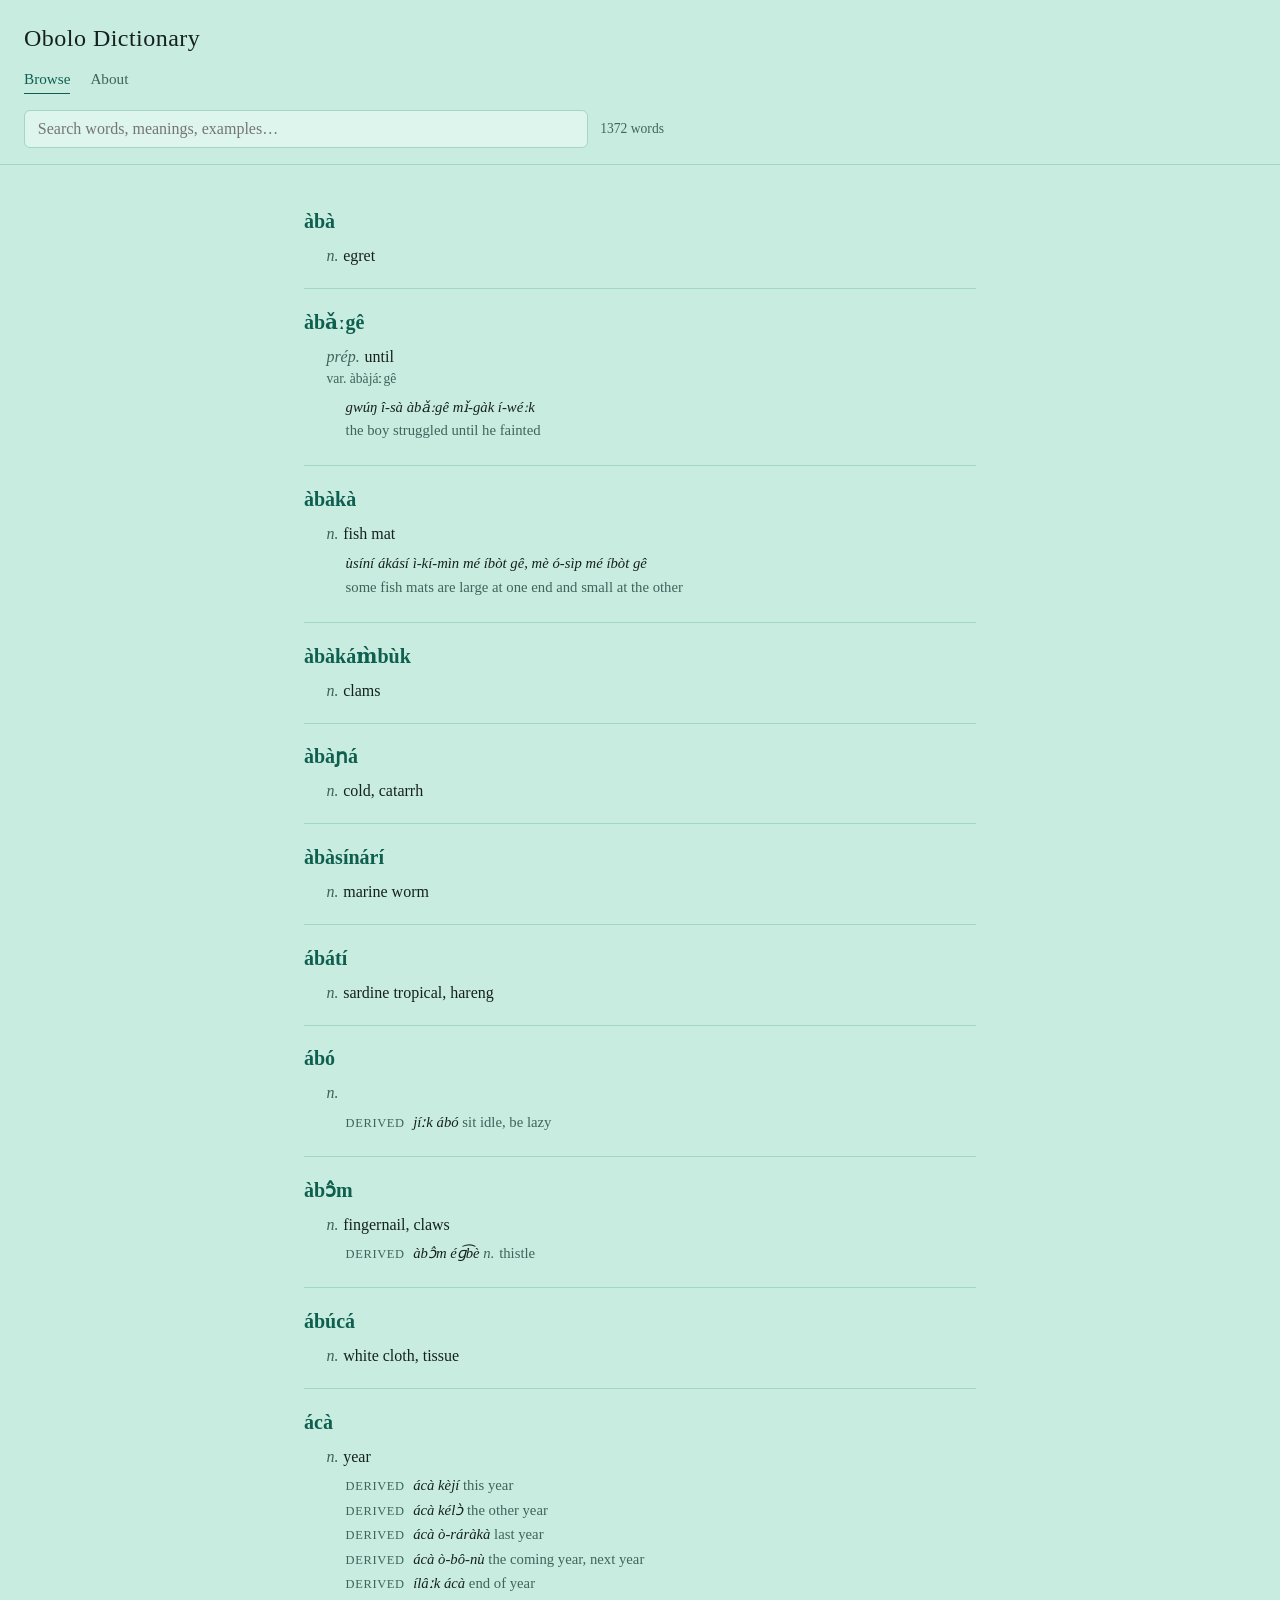
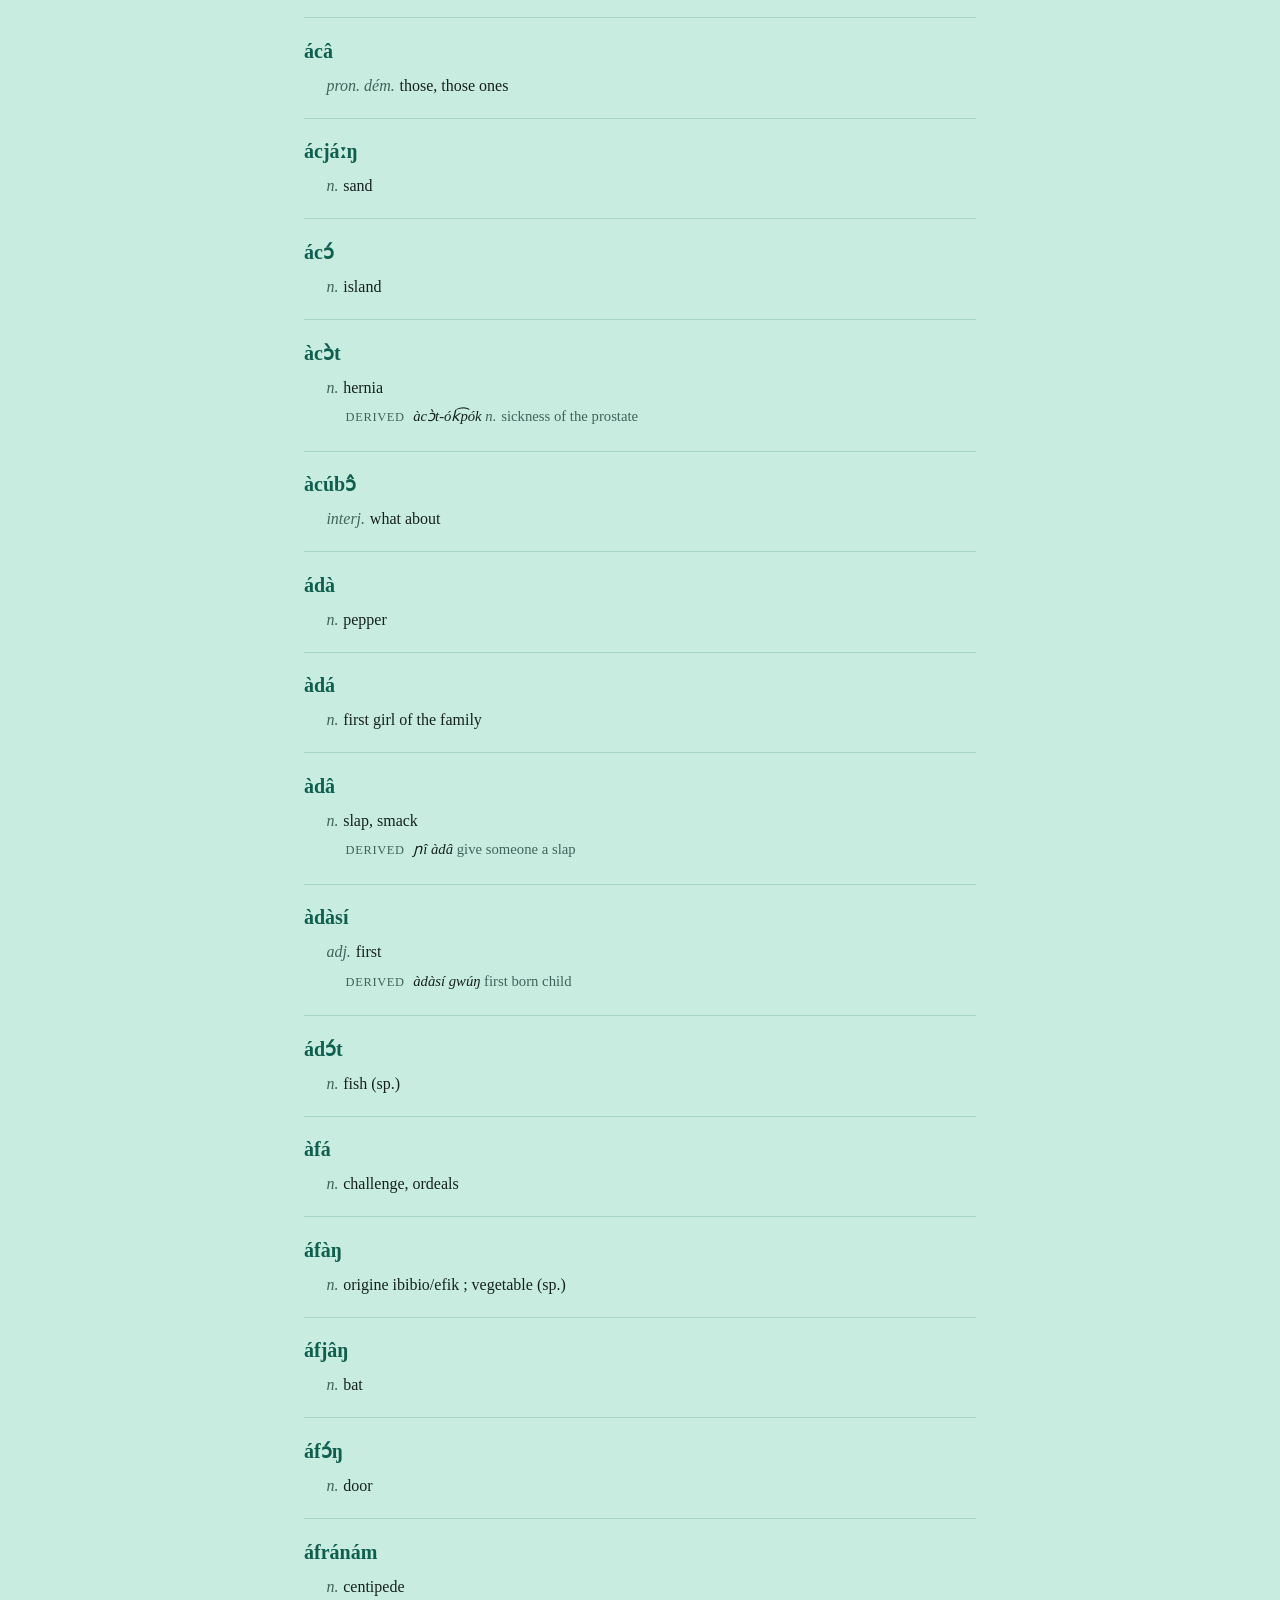
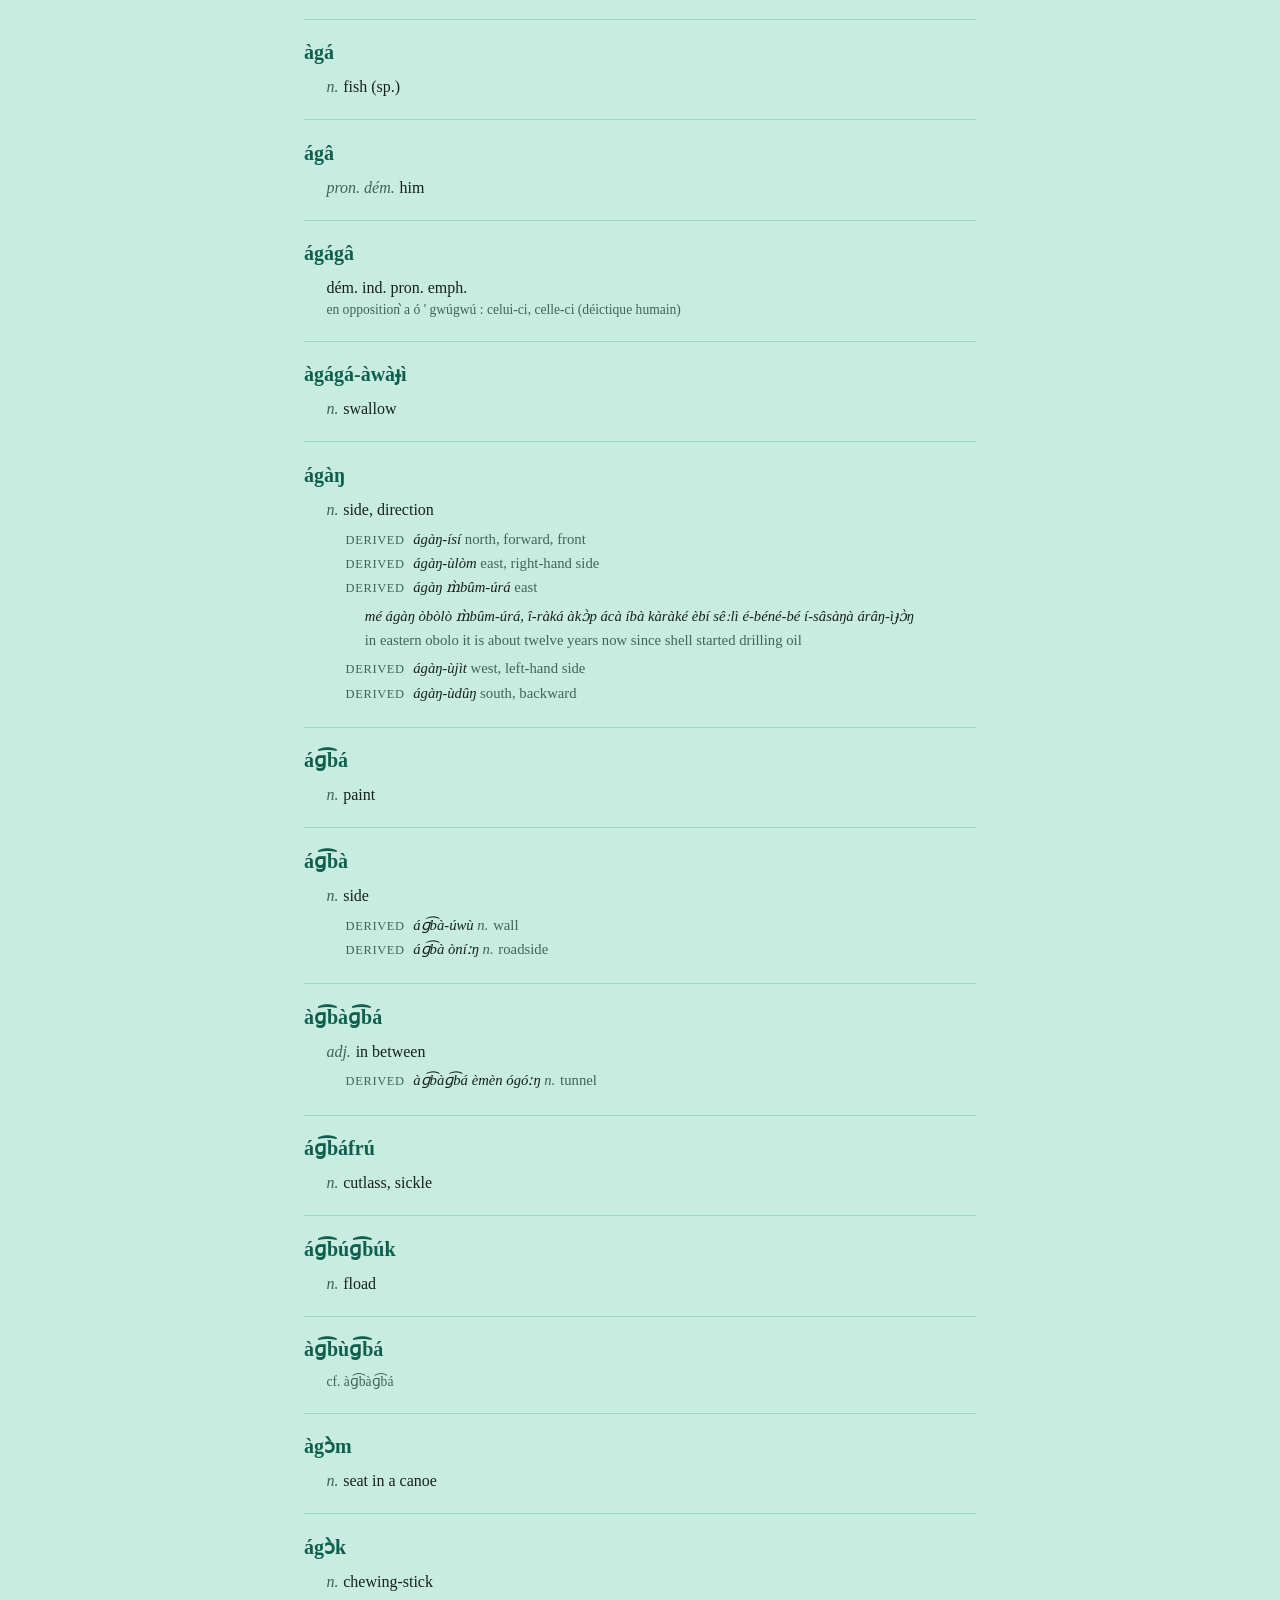
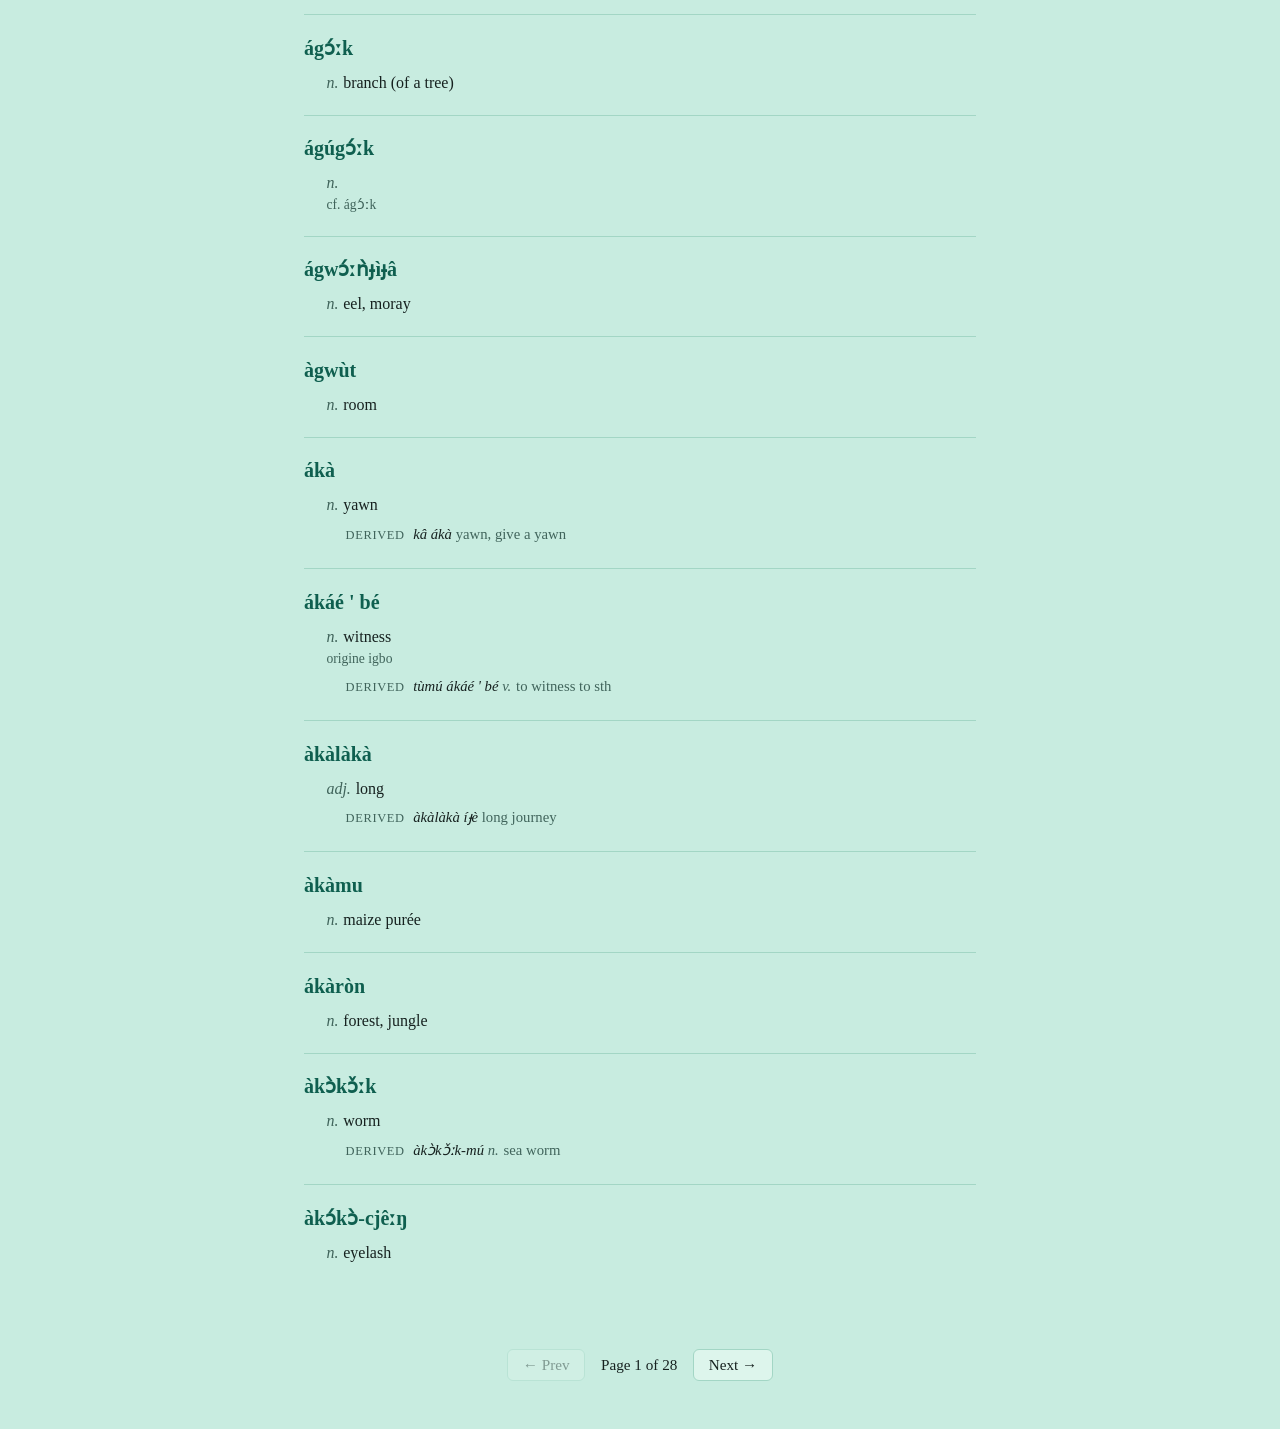
==== index.html @ 1e951d4e "Initial commit: Obolo dictionary site Static site (index.html/style.css/app.js) for browsing and sea" ====
<!DOCTYPE html>
<html lang="en">
<head>
<meta charset="UTF-8">
<meta name="viewport" content="width=device-width, initial-scale=1.0">
<title>Obolo Dictionary</title>
<link rel="stylesheet" href="style.css?v=6">
</head>
<body>
  <header>
    <h1>Obolo Dictionary</h1>
    <nav class="site-nav">
      <a href="index.html" class="active">Browse</a>
      <a href="about.html">About</a>
    </nav>
    <div class="search-bar">
      <input type="text" id="search-input" placeholder="Search words, meanings, examples…" autocomplete="off">
      <span id="result-count"></span>
    </div>
  </header>

  <main id="entry-list"></main>

  <footer>
    <nav id="pagination"></nav>
  </footer>

  <script src="app.js?v=4"></script>
</body>
</html>
---- style.css ----
:root {
  --ink: #16211f;
  --paper: #c8ece0;
  --paper-raised: #ddf5ec;
  --rule: #a3d6c5;
  --muted: #40645b;
  --accent: #0f5f4f;
}

* { box-sizing: border-box; }

body {
  margin: 0;
  background: var(--paper);
  color: var(--ink);
  font-family: "Times New Roman", Times, serif;
  line-height: 1.5;
}

header {
  position: sticky;
  top: 0;
  background: var(--paper);
  border-bottom: 1px solid var(--rule);
  padding: 1.25rem 1.5rem 1rem;
  z-index: 10;
}

h1 {
  margin: 0 0 0.75rem;
  font-size: 1.5rem;
  font-weight: normal;
  letter-spacing: 0.02em;
}

nav.site-nav {
  display: flex;
  gap: 1.25rem;
  margin: 0 0 1rem;
}

nav.site-nav a {
  color: var(--muted);
  text-decoration: none;
  font-size: 0.95rem;
  padding-bottom: 0.15rem;
}

nav.site-nav a.active {
  color: var(--accent);
  border-bottom: 1px solid var(--accent);
}

nav.site-nav a:hover {
  color: var(--accent);
}

.about {
  max-width: 640px;
  margin: 0 auto;
  padding: 2rem 1.5rem 3rem;
}

.about p {
  margin: 0 0 1.1rem;
}

.about a {
  color: var(--accent);
}

.about-credit {
  margin-top: 2.5rem;
  padding-top: 1rem;
  border-top: 1px solid var(--rule);
  font-size: 0.9rem;
  color: var(--muted);
}

.search-bar {
  display: flex;
  align-items: center;
  gap: 0.75rem;
  max-width: 640px;
}

#search-input {
  flex: 1;
  font-family: inherit;
  font-size: 1rem;
  padding: 0.55rem 0.8rem;
  border: 1px solid var(--rule);
  border-radius: 6px;
  background: var(--paper-raised);
  color: var(--ink);
}

#search-input:focus {
  outline: none;
  border-color: var(--accent);
}

#result-count {
  font-size: 0.85rem;
  color: var(--muted);
  white-space: nowrap;
}

main {
  max-width: 720px;
  margin: 0 auto;
  padding: 1.5rem 1.5rem 3rem;
}

.entry {
  padding: 1.1rem 0;
  border-bottom: 1px solid var(--rule);
}

.entry:last-child {
  border-bottom: none;
}

.headword {
  font-size: 1.25rem;
  font-weight: bold;
  color: var(--accent);
}

/* outer grouping: sense */
.sense {
  margin-top: 0.5rem;
  padding-left: 1.4rem;
}

.sense-num {
  display: inline-block;
  width: 1.4rem;
  margin-left: -1.4rem;
  color: var(--muted);
}

/* inner grouping: subdefinition, nested within a sense */
.subdef {
  margin: 0.15rem 0;
}

.subdef-letter {
  color: var(--muted);
  margin-right: 0.3rem;
}

.pos {
  font-style: italic;
  color: var(--muted);
  margin-right: 0.3rem;
}

.examples, .derived, .related {
  margin: 0.35rem 0 0.35rem 1.2rem;
  font-size: 0.92rem;
}

.example {
  color: var(--muted);
  margin: 0.4rem 0;
}

.example .ex-ipa {
  color: var(--ink);
  font-style: italic;
}

.example .ex-gloss {
  margin-top: 0.1rem;
}

.child-entry {
  color: var(--muted);
  margin: 0.15rem 0;
}

.child-entry .child-ipa {
  color: var(--ink);
  font-style: italic;
}

.child-label {
  font-size: 0.78rem;
  text-transform: uppercase;
  letter-spacing: 0.05em;
  color: var(--muted);
  margin-right: 0.3rem;
}

.cf-var-other {
  font-size: 0.85rem;
  color: var(--muted);
}

footer {
  max-width: 720px;
  margin: 0 auto;
  padding: 1rem 1.5rem 3rem;
}

#pagination {
  display: flex;
  align-items: center;
  justify-content: center;
  gap: 1rem;
  font-size: 0.95rem;
}

#pagination button {
  font-family: inherit;
  font-size: 0.95rem;
  padding: 0.4rem 0.9rem;
  border: 1px solid var(--rule);
  background: var(--paper-raised);
  color: var(--ink);
  border-radius: 6px;
  cursor: pointer;
}

#pagination button:disabled {
  opacity: 0.4;
  cursor: default;
}

#pagination button:not(:disabled):hover {
  border-color: var(--accent);
}

.empty-state {
  color: var(--muted);
  padding: 2rem 0;
  text-align: center;
}
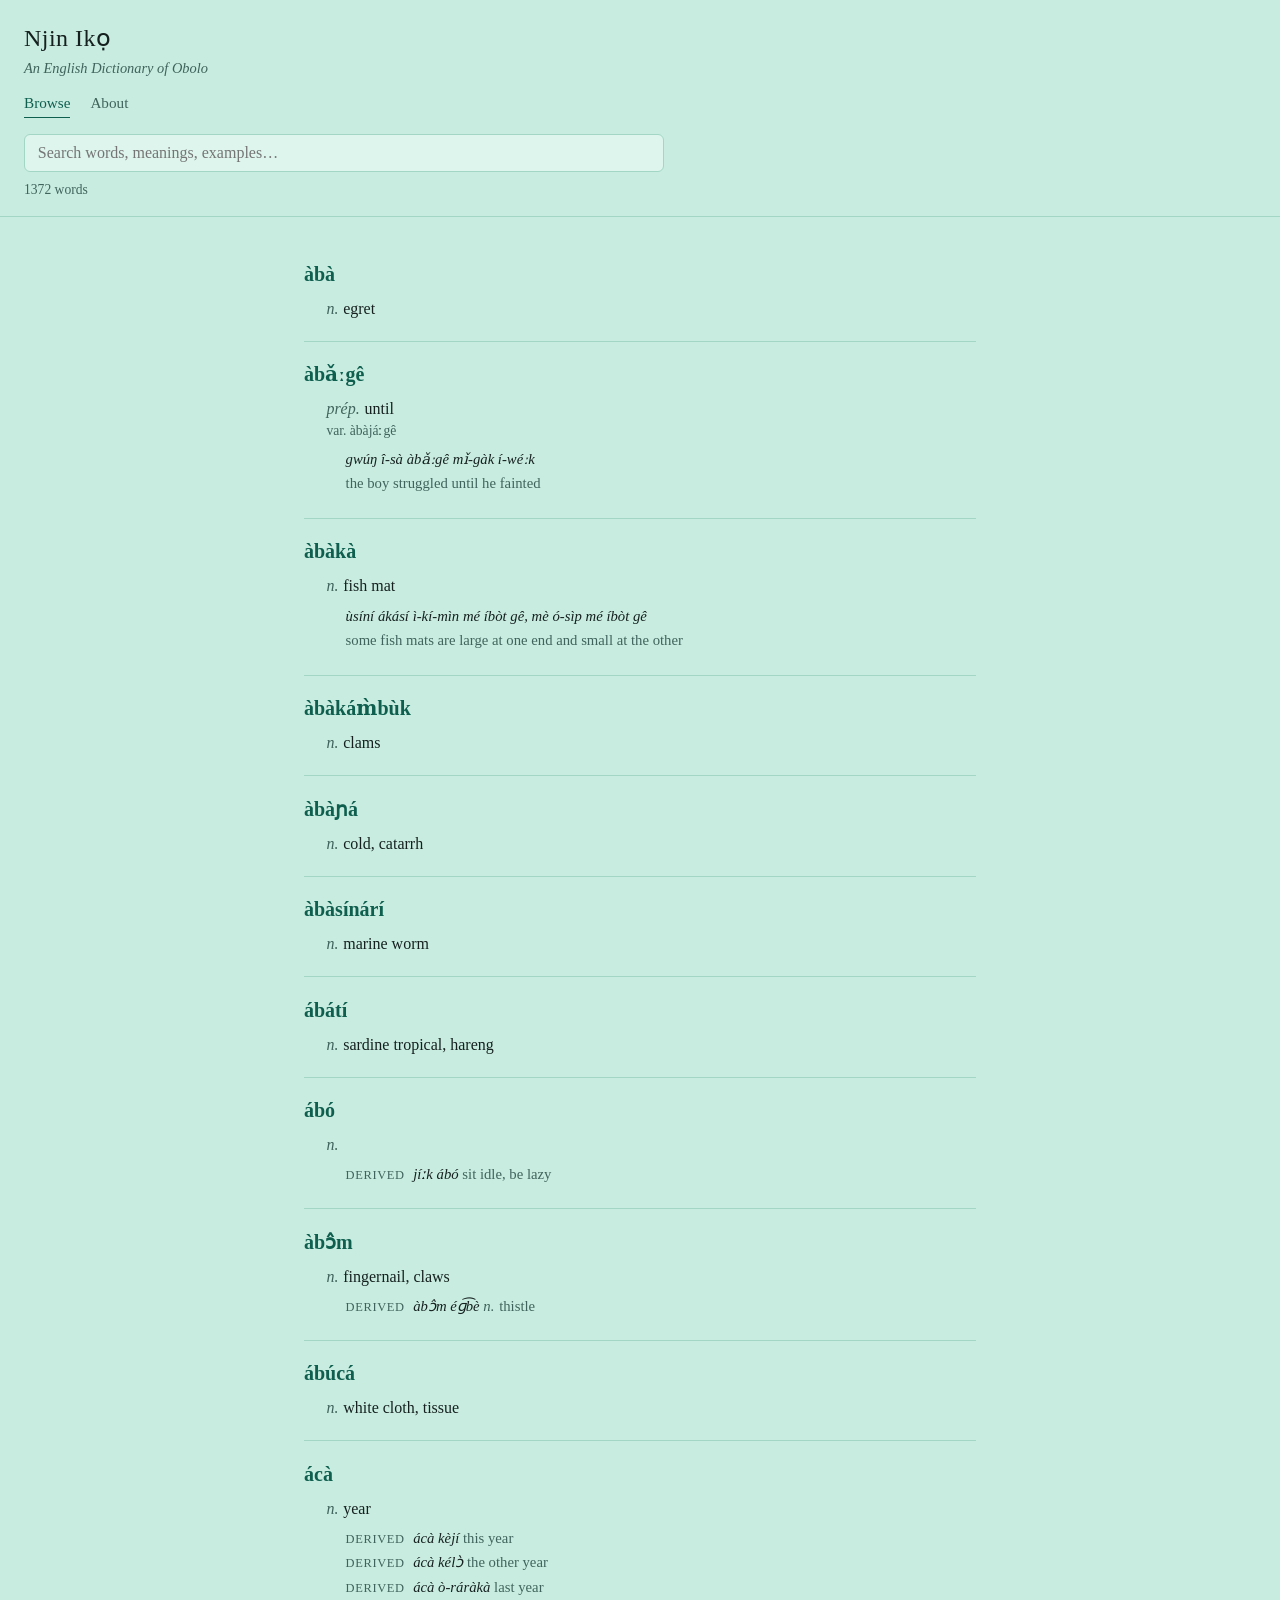
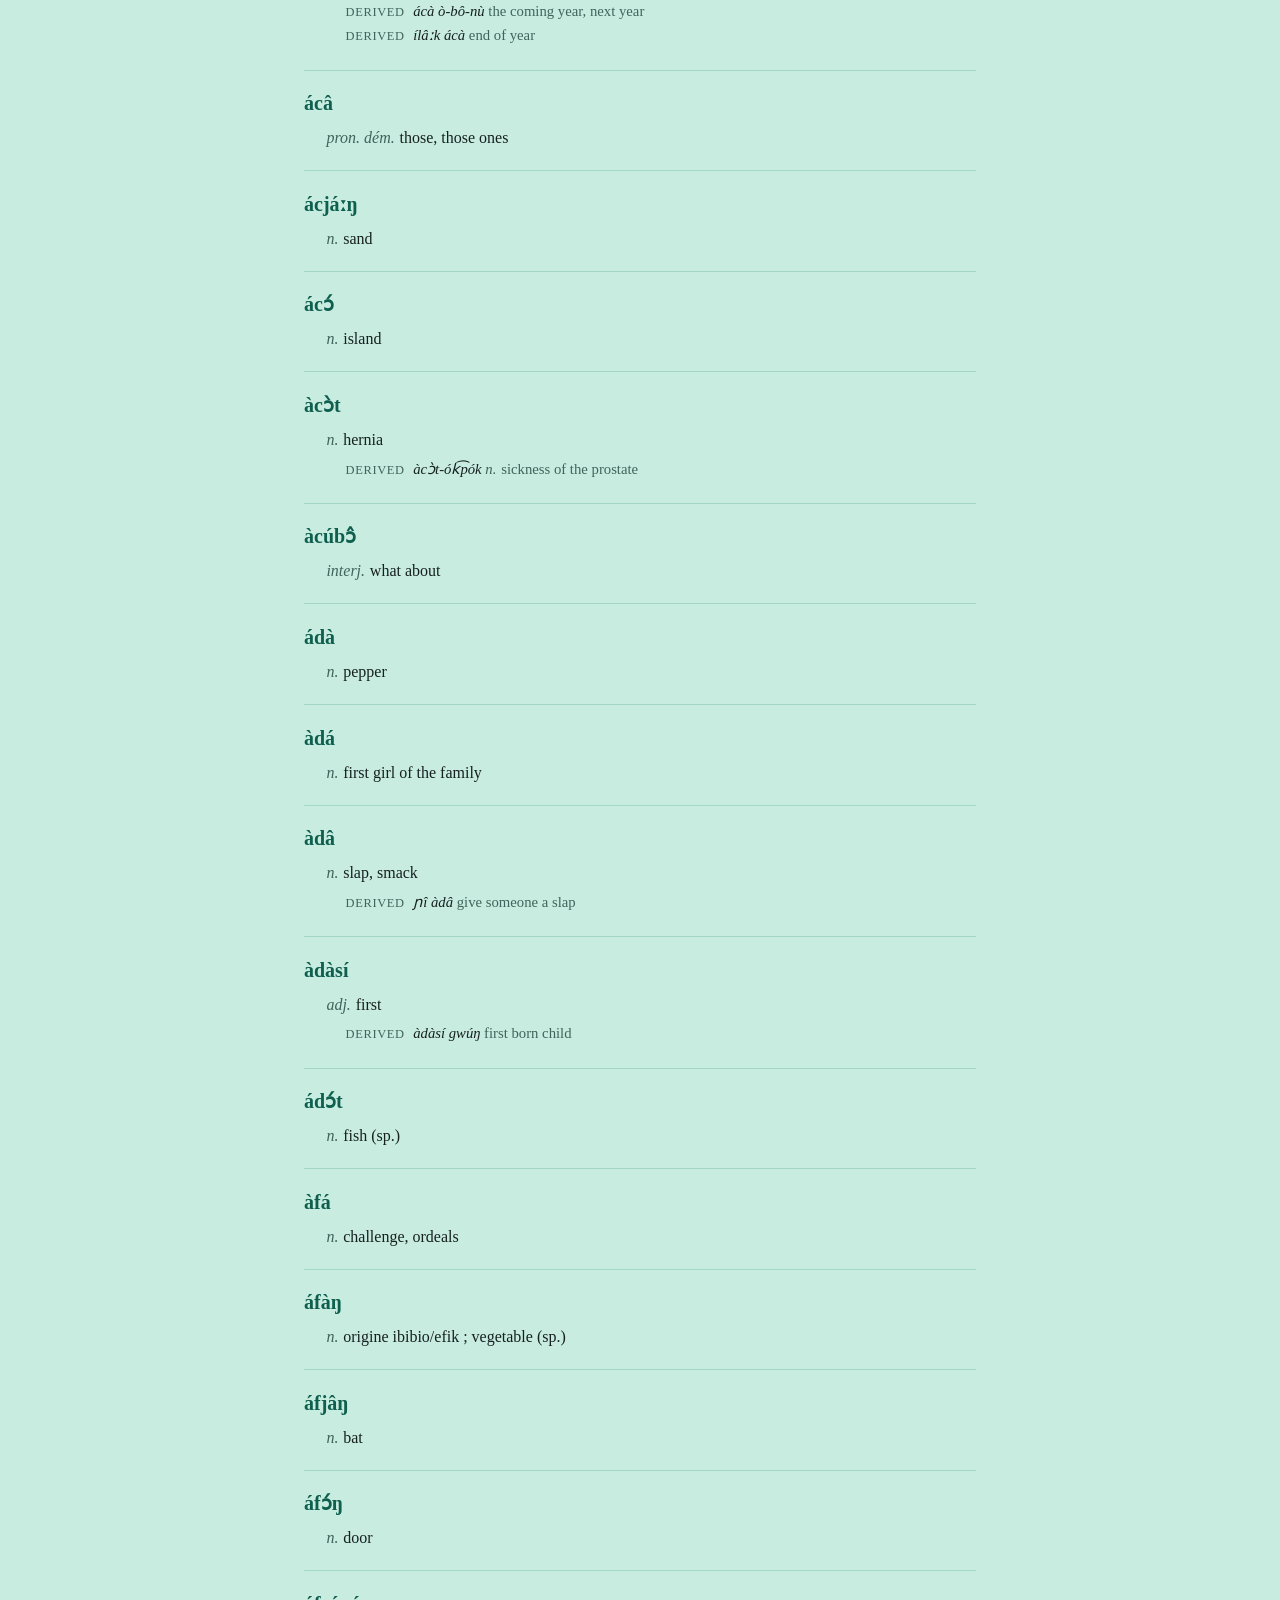
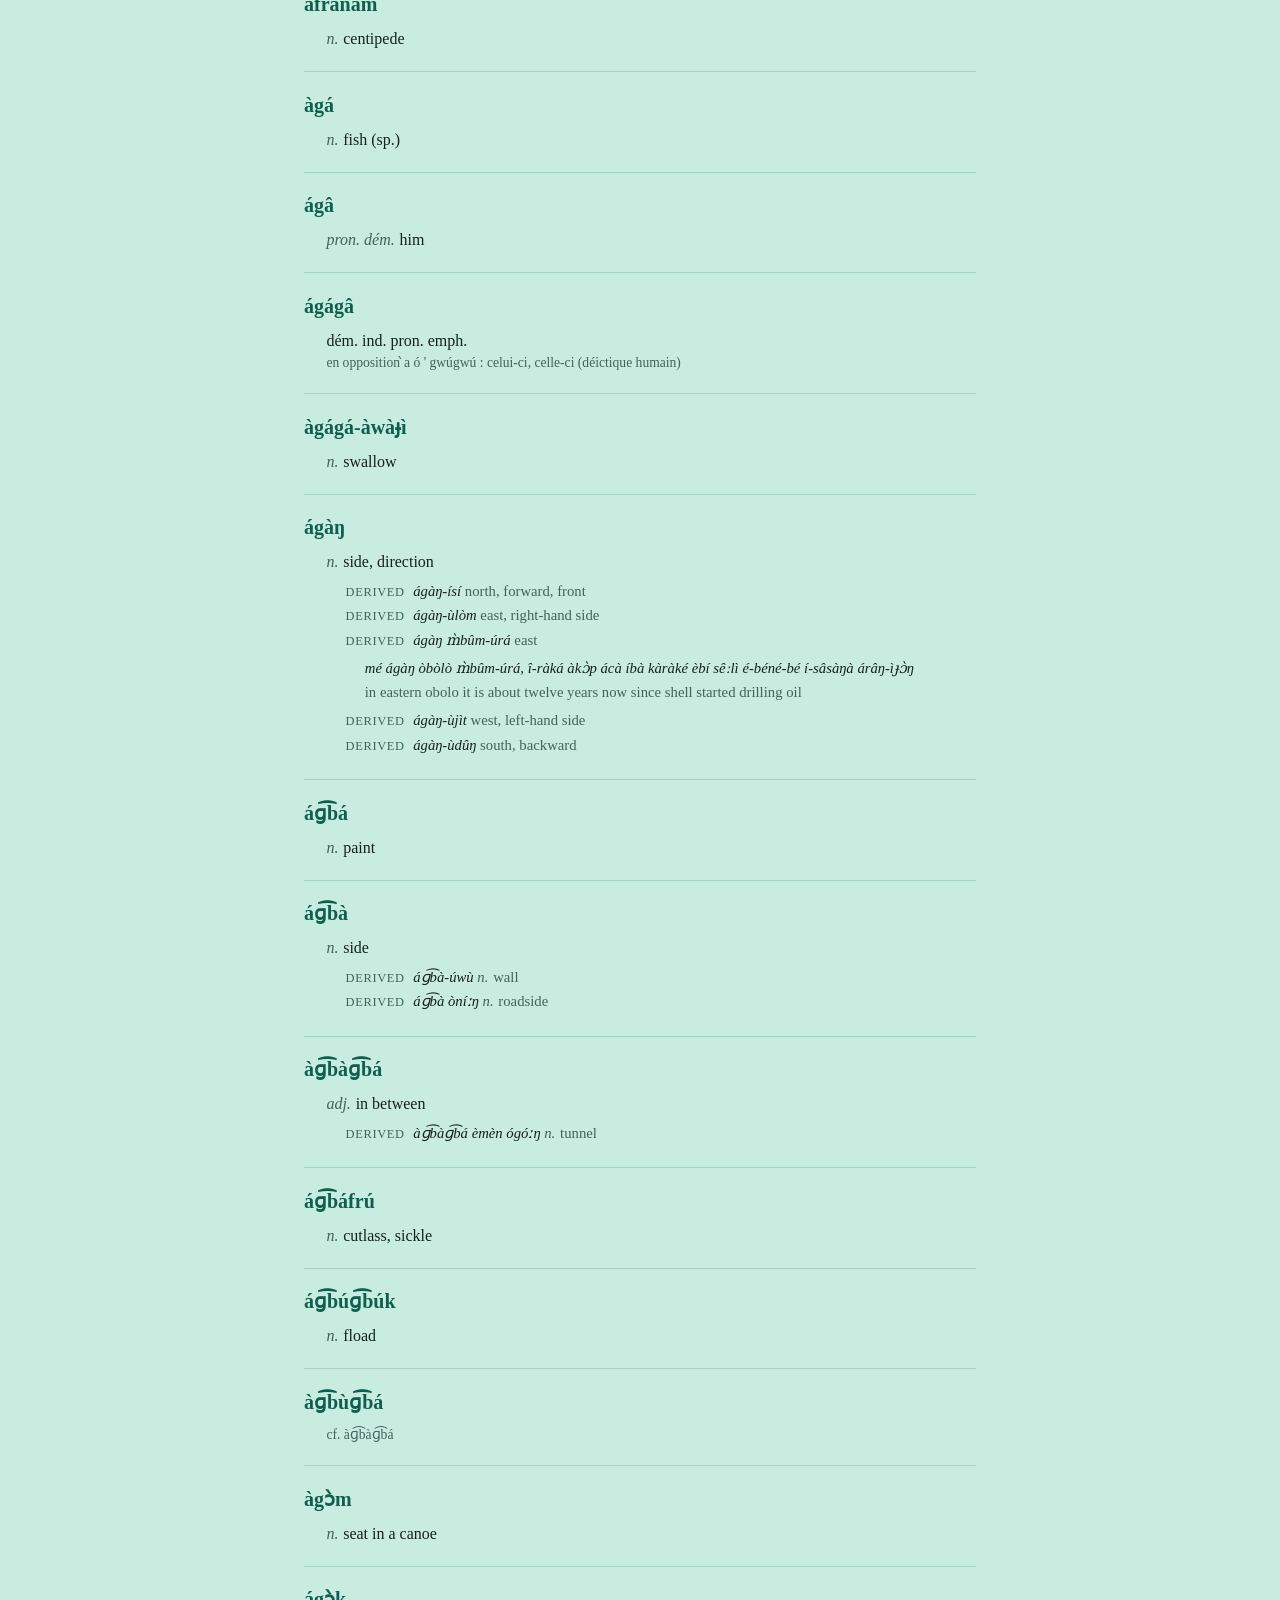
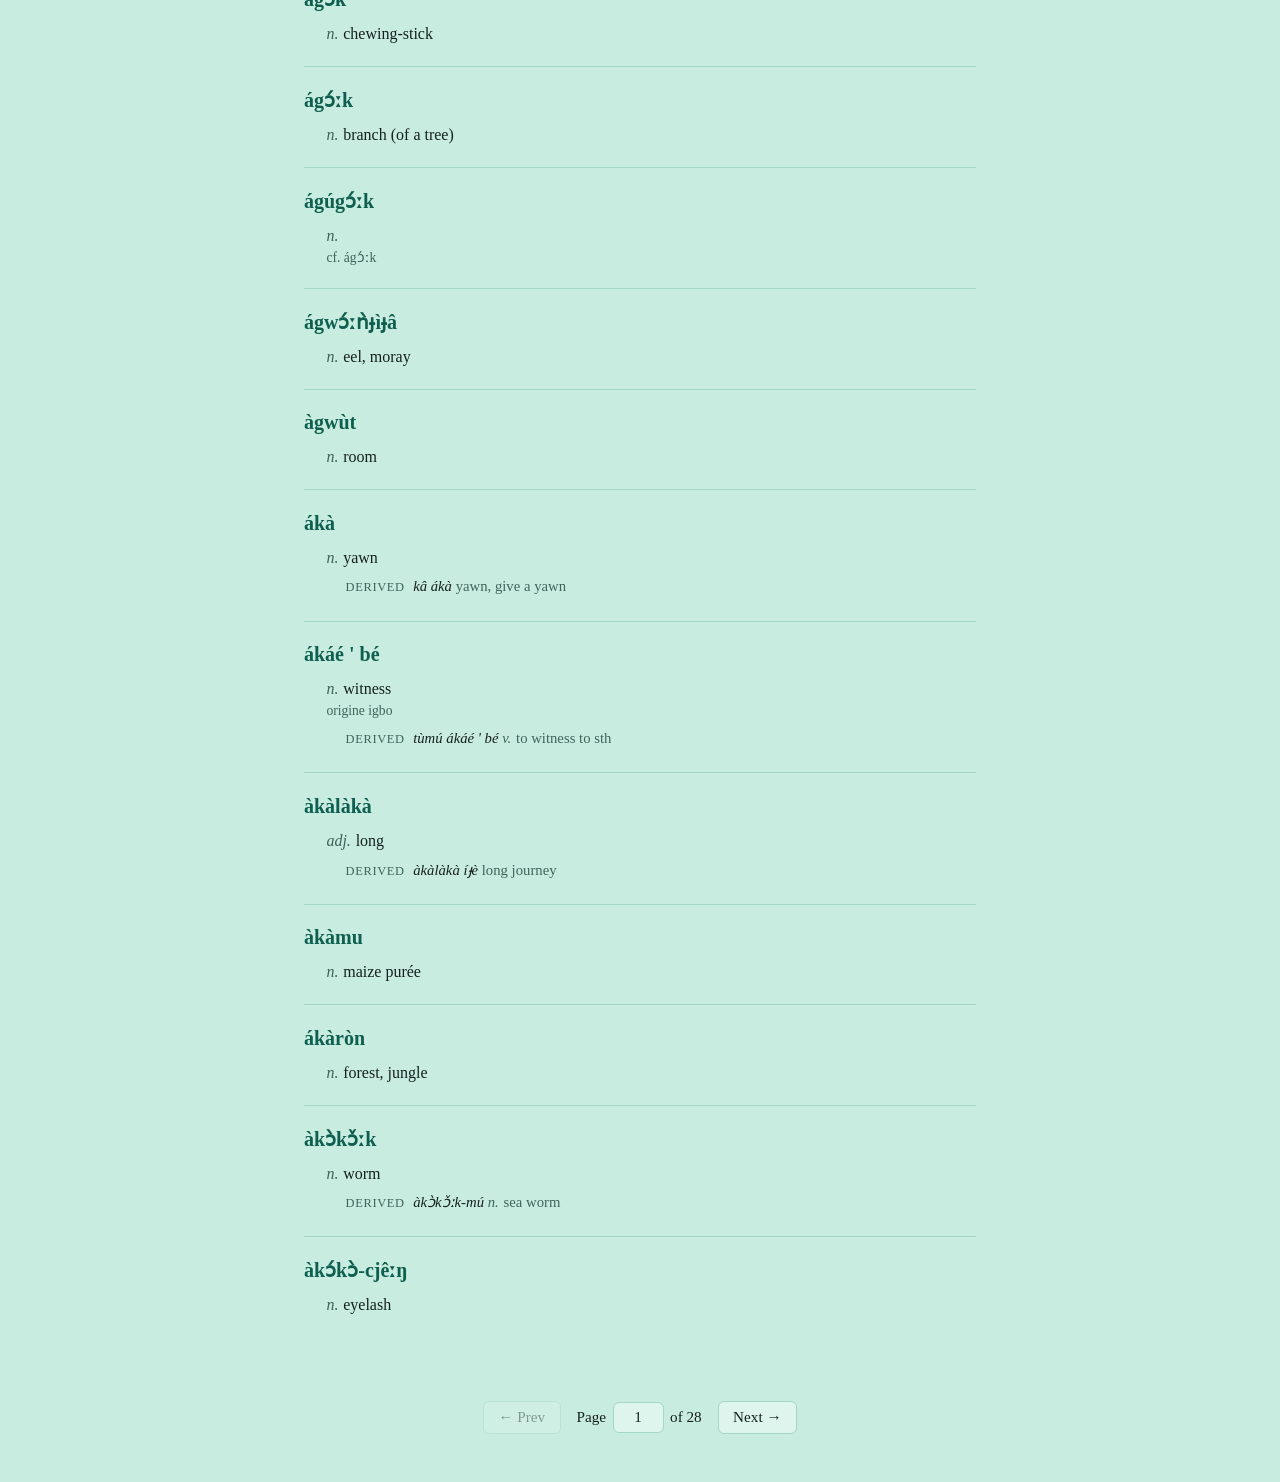
==== commit a5335e3f: "Rename to Njin Iko, fix search and pagination - Rename site to "Njin Ikọ" with "An English Dictionar" ====
--- a/index.html
+++ b/index.html
@@ -3,20 +3,21 @@
 <head>
 <meta charset="UTF-8">
 <meta name="viewport" content="width=device-width, initial-scale=1.0">
-<title>Obolo Dictionary</title>
-<link rel="stylesheet" href="style.css?v=6">
+<title>Njin Ikọ — An English Dictionary of Obolo</title>
+<link rel="stylesheet" href="style.css?v=8">
 </head>
 <body>
   <header>
-    <h1>Obolo Dictionary</h1>
+    <h1>Njin Ikọ</h1>
+    <p class="subtitle">An English Dictionary of Obolo</p>
     <nav class="site-nav">
       <a href="index.html" class="active">Browse</a>
       <a href="about.html">About</a>
     </nav>
     <div class="search-bar">
       <input type="text" id="search-input" placeholder="Search words, meanings, examples…" autocomplete="off">
-      <span id="result-count"></span>
     </div>
+    <span id="result-count"></span>
   </header>
 
   <main id="entry-list"></main>
@@ -25,6 +26,6 @@
     <nav id="pagination"></nav>
   </footer>
 
-  <script src="app.js?v=4"></script>
+  <script src="app.js?v=6"></script>
 </body>
 </html>
--- a/style.css
+++ b/style.css
@@ -27,10 +27,17 @@
 }
 
 h1 {
-  margin: 0 0 0.75rem;
+  margin: 0;
   font-size: 1.5rem;
   font-weight: normal;
   letter-spacing: 0.02em;
+}
+
+.subtitle {
+  margin: 0.15rem 0 0.75rem;
+  font-size: 0.9rem;
+  color: var(--muted);
+  font-style: italic;
 }
 
 nav.site-nav {
@@ -101,9 +108,10 @@
 }
 
 #result-count {
+  display: block;
+  margin-top: 0.5rem;
   font-size: 0.85rem;
   color: var(--muted);
-  white-space: nowrap;
 }
 
 main {
@@ -232,6 +240,36 @@
   border-color: var(--accent);
 }
 
+.page-jump {
+  display: flex;
+  align-items: center;
+  gap: 0.4rem;
+}
+
+#page-input {
+  width: 3.2rem;
+  font-family: inherit;
+  font-size: 0.95rem;
+  text-align: center;
+  padding: 0.35rem 0.3rem;
+  border: 1px solid var(--rule);
+  border-radius: 6px;
+  background: var(--paper-raised);
+  color: var(--ink);
+  -moz-appearance: textfield;
+}
+
+#page-input::-webkit-outer-spin-button,
+#page-input::-webkit-inner-spin-button {
+  -webkit-appearance: none;
+  margin: 0;
+}
+
+#page-input:focus {
+  outline: none;
+  border-color: var(--accent);
+}
+
 .empty-state {
   color: var(--muted);
   padding: 2rem 0;
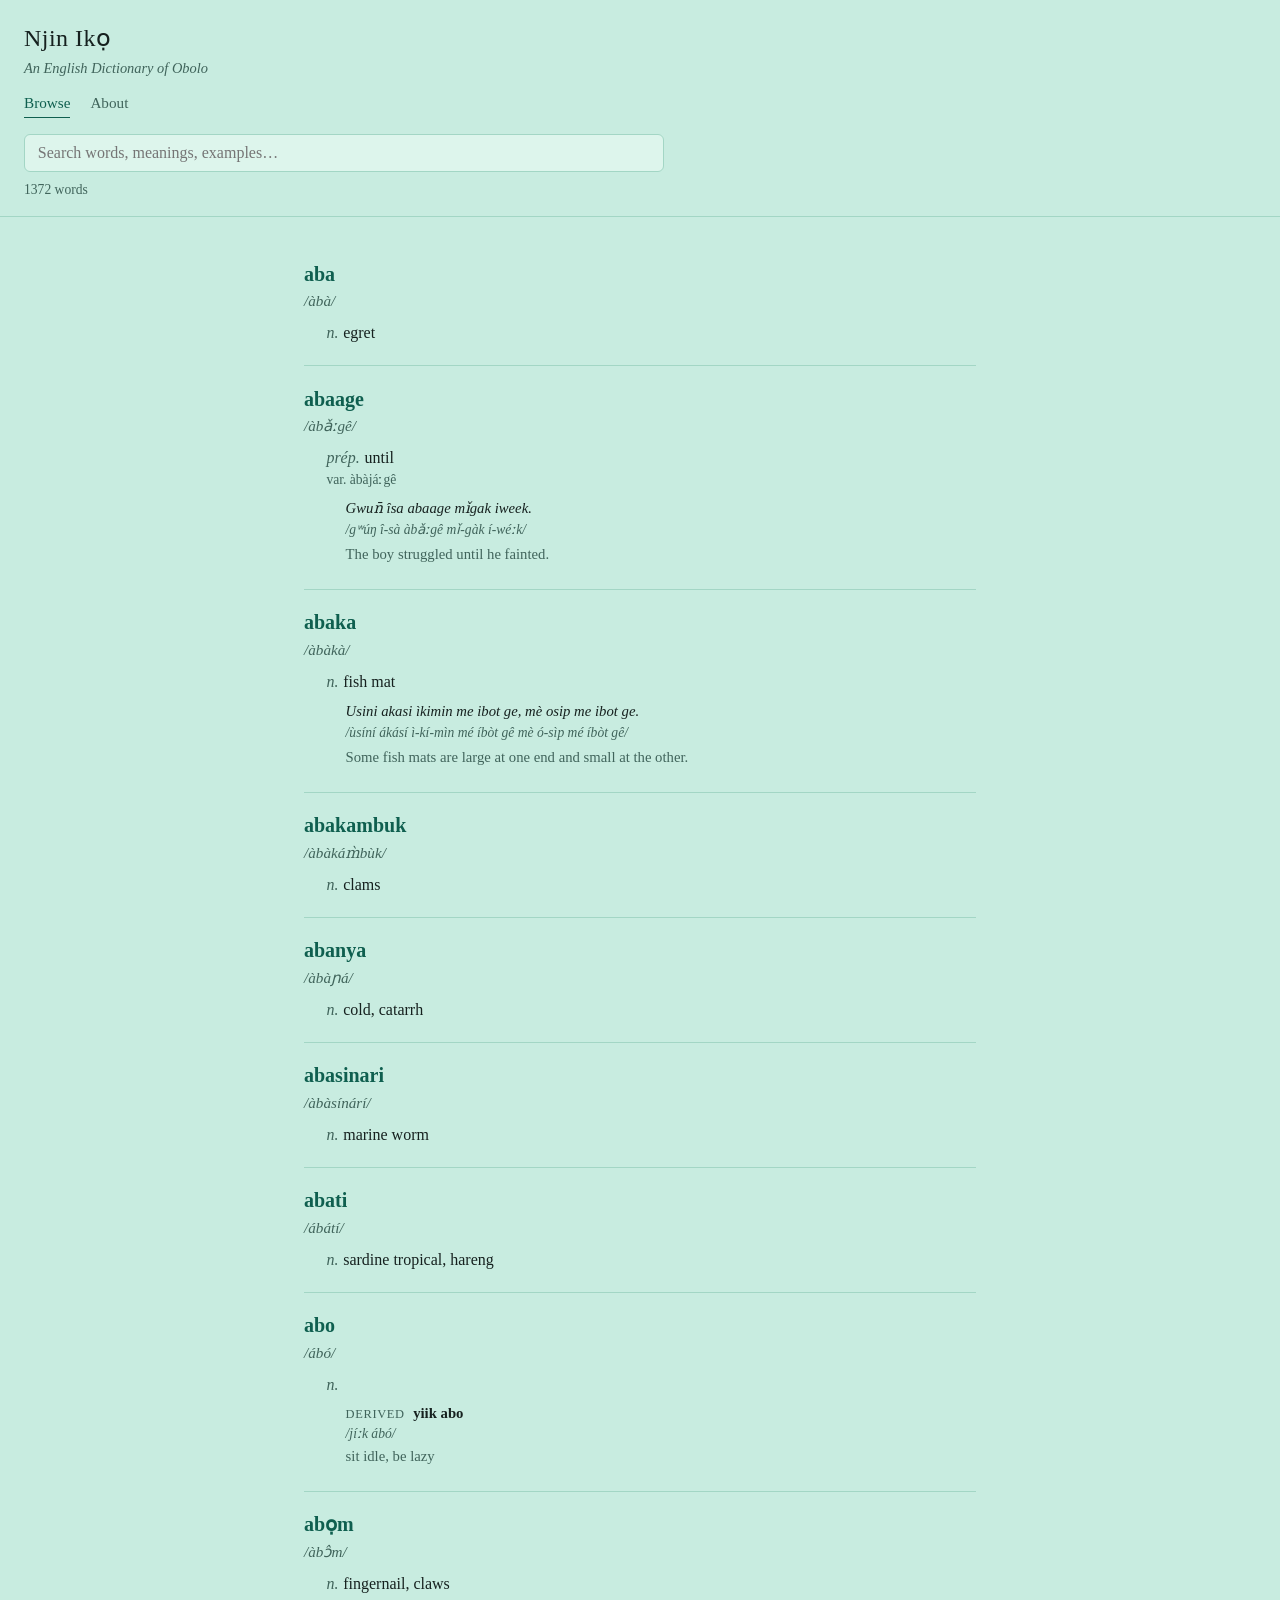
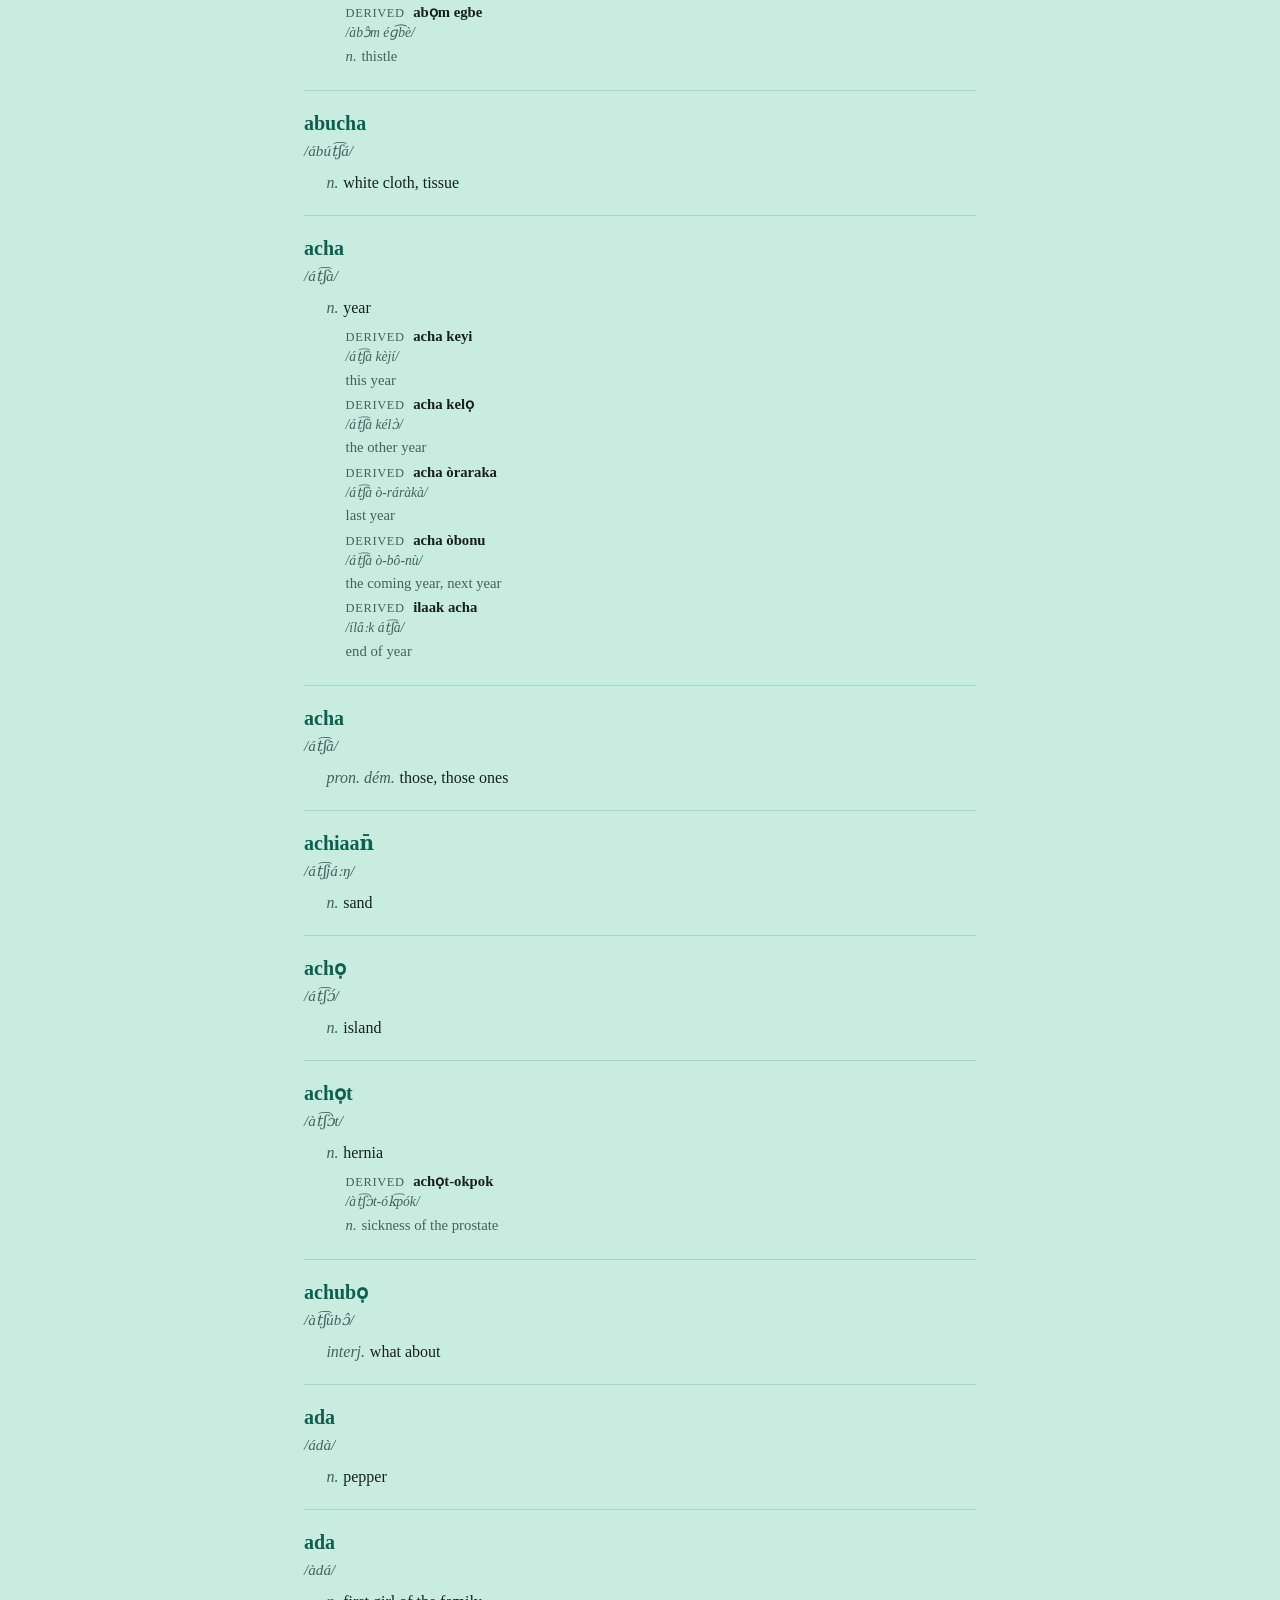
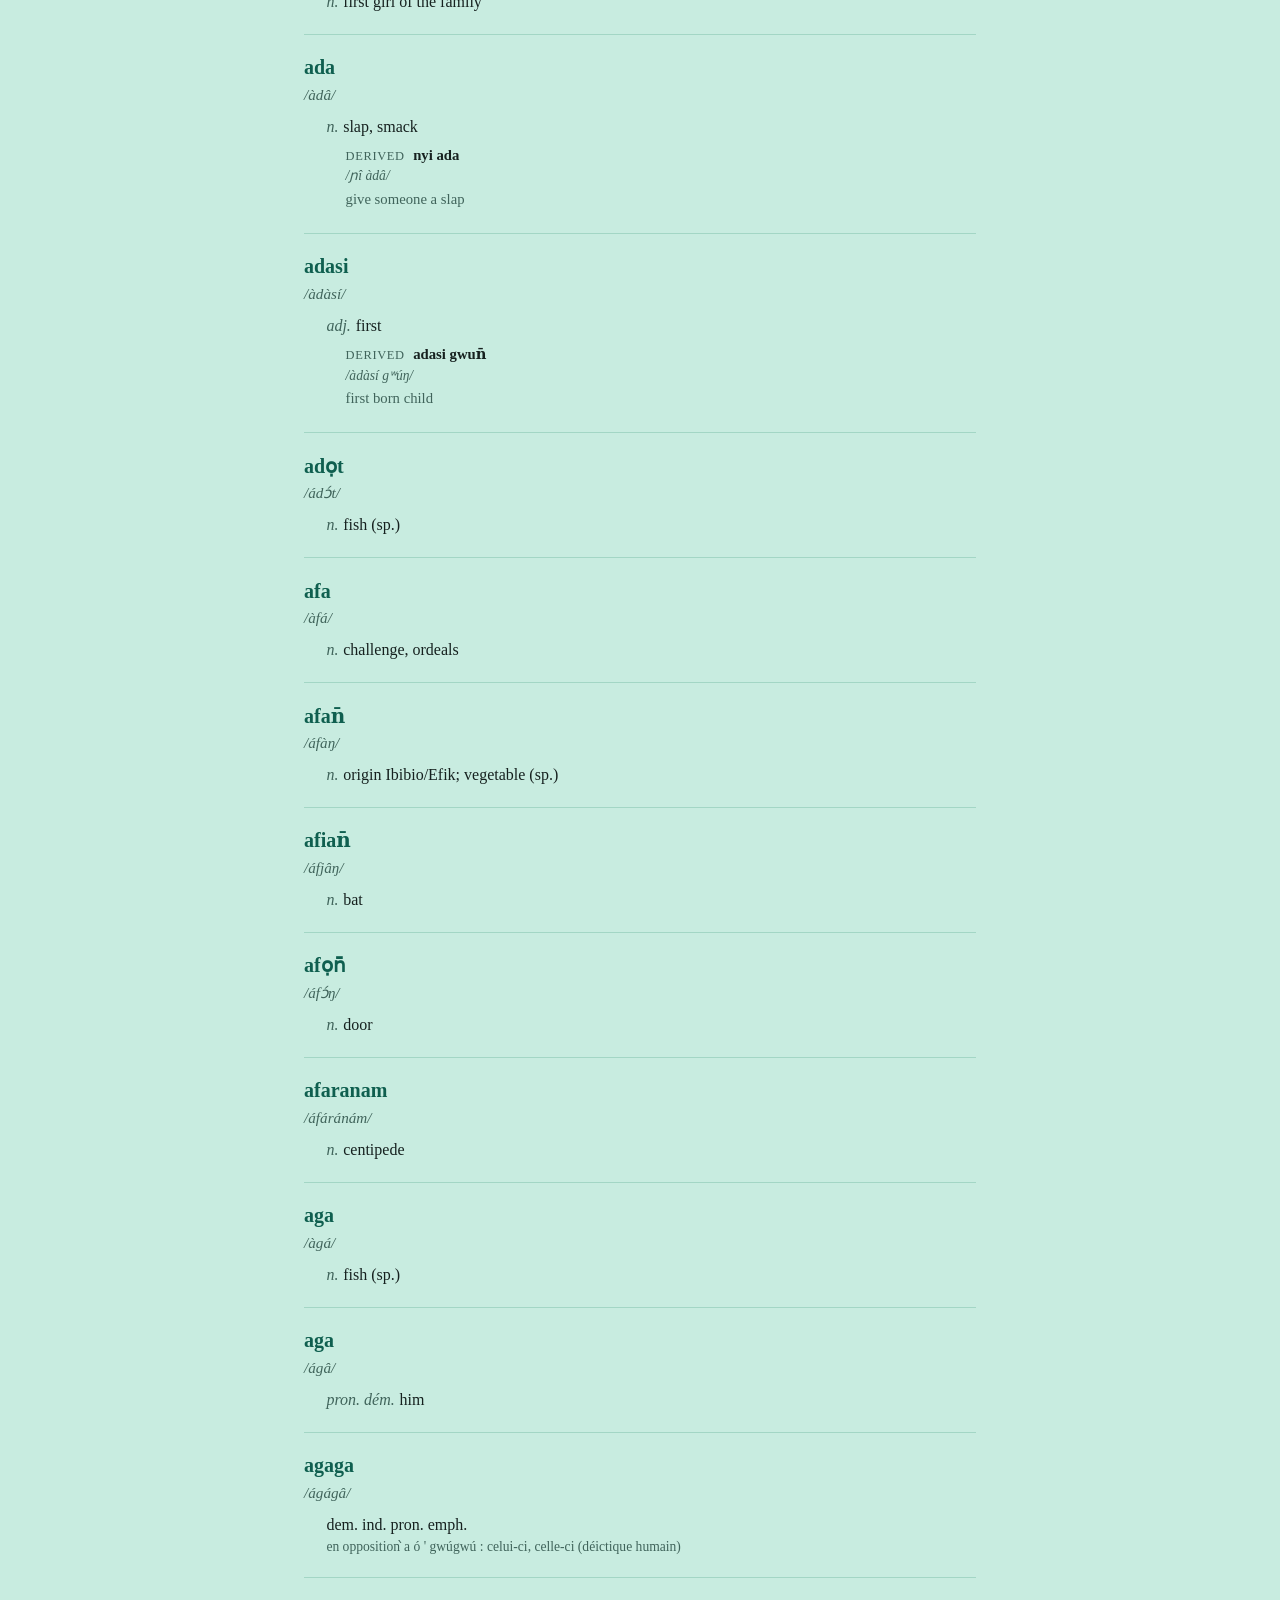
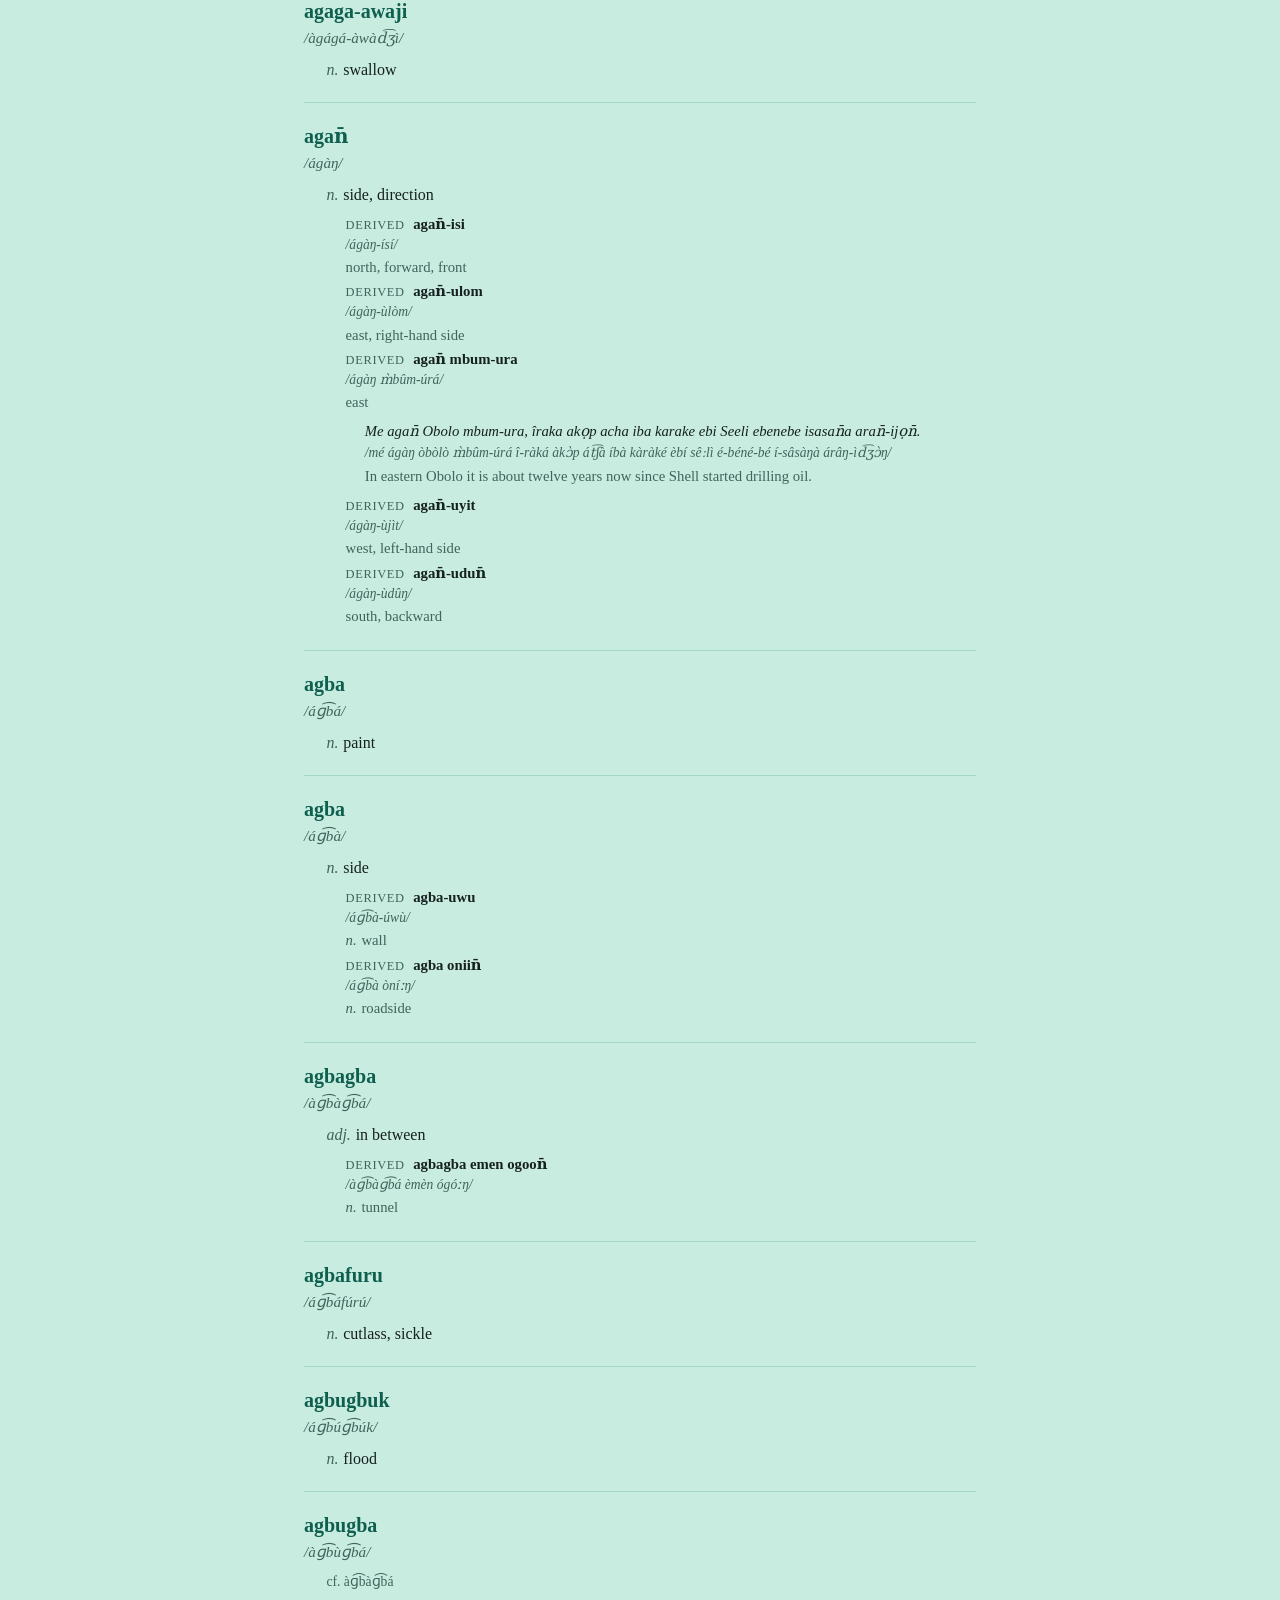
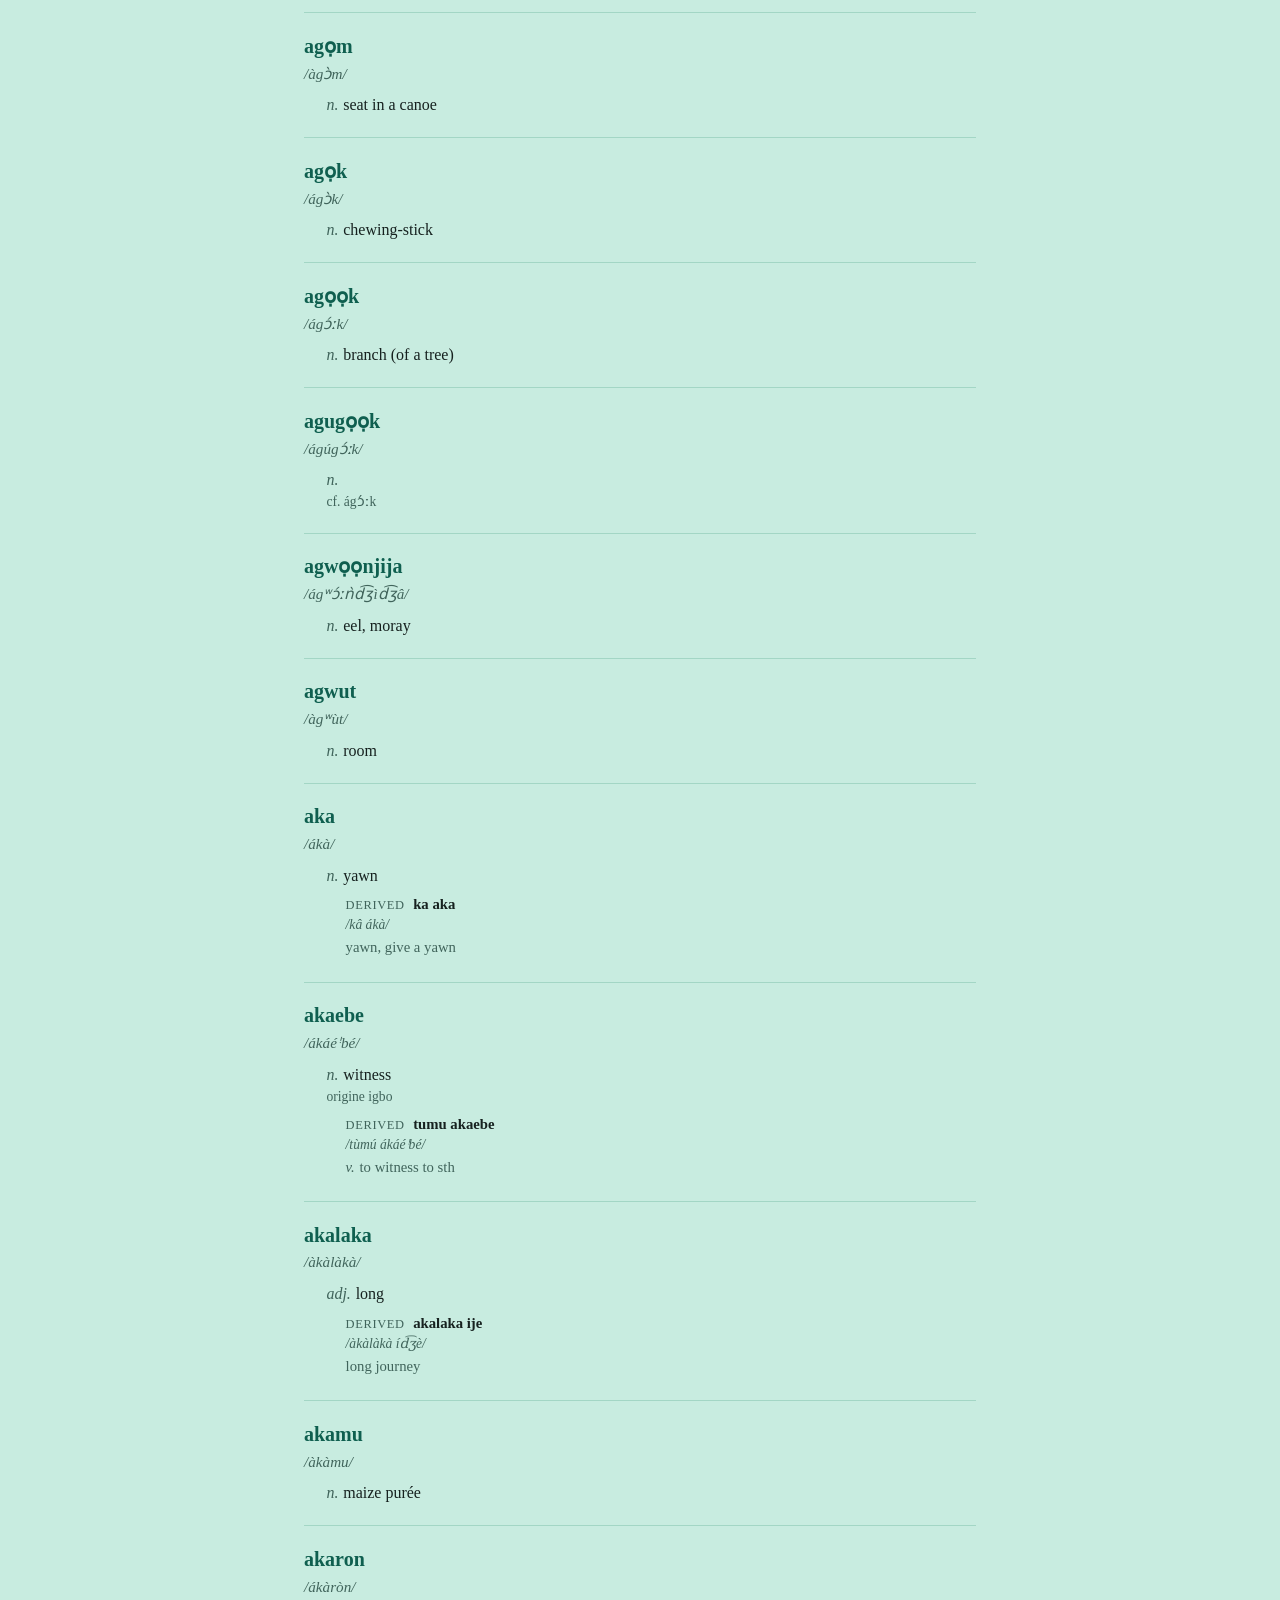
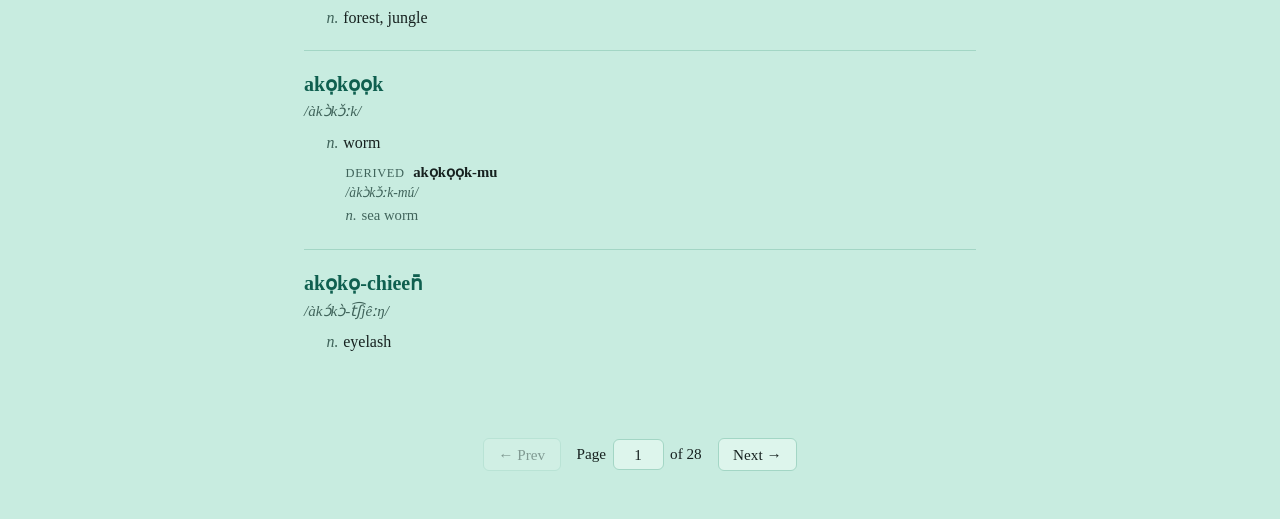
==== commit e1067b1f: "Add Obolo orthography column and prioritize it in the site display - Derive an ORTHOGRAPHY column fr" ====
--- a/index.html
+++ b/index.html
@@ -4,7 +4,7 @@
 <meta charset="UTF-8">
 <meta name="viewport" content="width=device-width, initial-scale=1.0">
 <title>Njin Ikọ — An English Dictionary of Obolo</title>
-<link rel="stylesheet" href="style.css?v=8">
+<link rel="stylesheet" href="style.css?v=9">
 </head>
 <body>
   <header>
@@ -26,6 +26,6 @@
     <nav id="pagination"></nav>
   </footer>
 
-  <script src="app.js?v=6"></script>
+  <script src="app.js?v=7"></script>
 </body>
 </html>
--- a/style.css
+++ b/style.css
@@ -135,6 +135,19 @@
   color: var(--accent);
 }
 
+/* orthography is the primary display form throughout; IPA is always
+   secondary, shown in slashes, smaller and muted */
+.ipa-line {
+  font-style: italic;
+  color: var(--muted);
+}
+
+.headword-ipa {
+  font-size: 0.95rem;
+  margin-top: 0.1rem;
+  margin-bottom: 0.4rem;
+}
+
 /* outer grouping: sense */
 .sense {
   margin-top: 0.5rem;
@@ -158,6 +171,21 @@
   margin-right: 0.3rem;
 }
 
+/* shown only when a subdef's own form differs from the word's headword,
+   e.g. "bát ólóm" (to get married) under the headword "bát" */
+.subdef-form {
+  margin-bottom: 0.15rem;
+}
+
+.subdef-ortho {
+  font-weight: bold;
+  color: var(--accent);
+}
+
+.subdef-ipa {
+  font-size: 0.85rem;
+}
+
 .pos {
   font-style: italic;
   color: var(--muted);
@@ -174,13 +202,18 @@
   margin: 0.4rem 0;
 }
 
+.example .ex-ortho {
+  color: var(--ink);
+  font-style: italic;
+}
+
 .example .ex-ipa {
-  color: var(--ink);
-  font-style: italic;
+  font-size: 0.85rem;
+  margin-top: 0.05rem;
 }
 
 .example .ex-gloss {
-  margin-top: 0.1rem;
+  margin-top: 0.15rem;
 }
 
 .child-entry {
@@ -188,9 +221,17 @@
   margin: 0.15rem 0;
 }
 
+.child-entry .child-ortho {
+  color: var(--ink);
+  font-weight: bold;
+}
+
 .child-entry .child-ipa {
-  color: var(--ink);
-  font-style: italic;
+  font-size: 0.85rem;
+}
+
+.child-entry .child-gloss {
+  margin-top: 0.05rem;
 }
 
 .child-label {
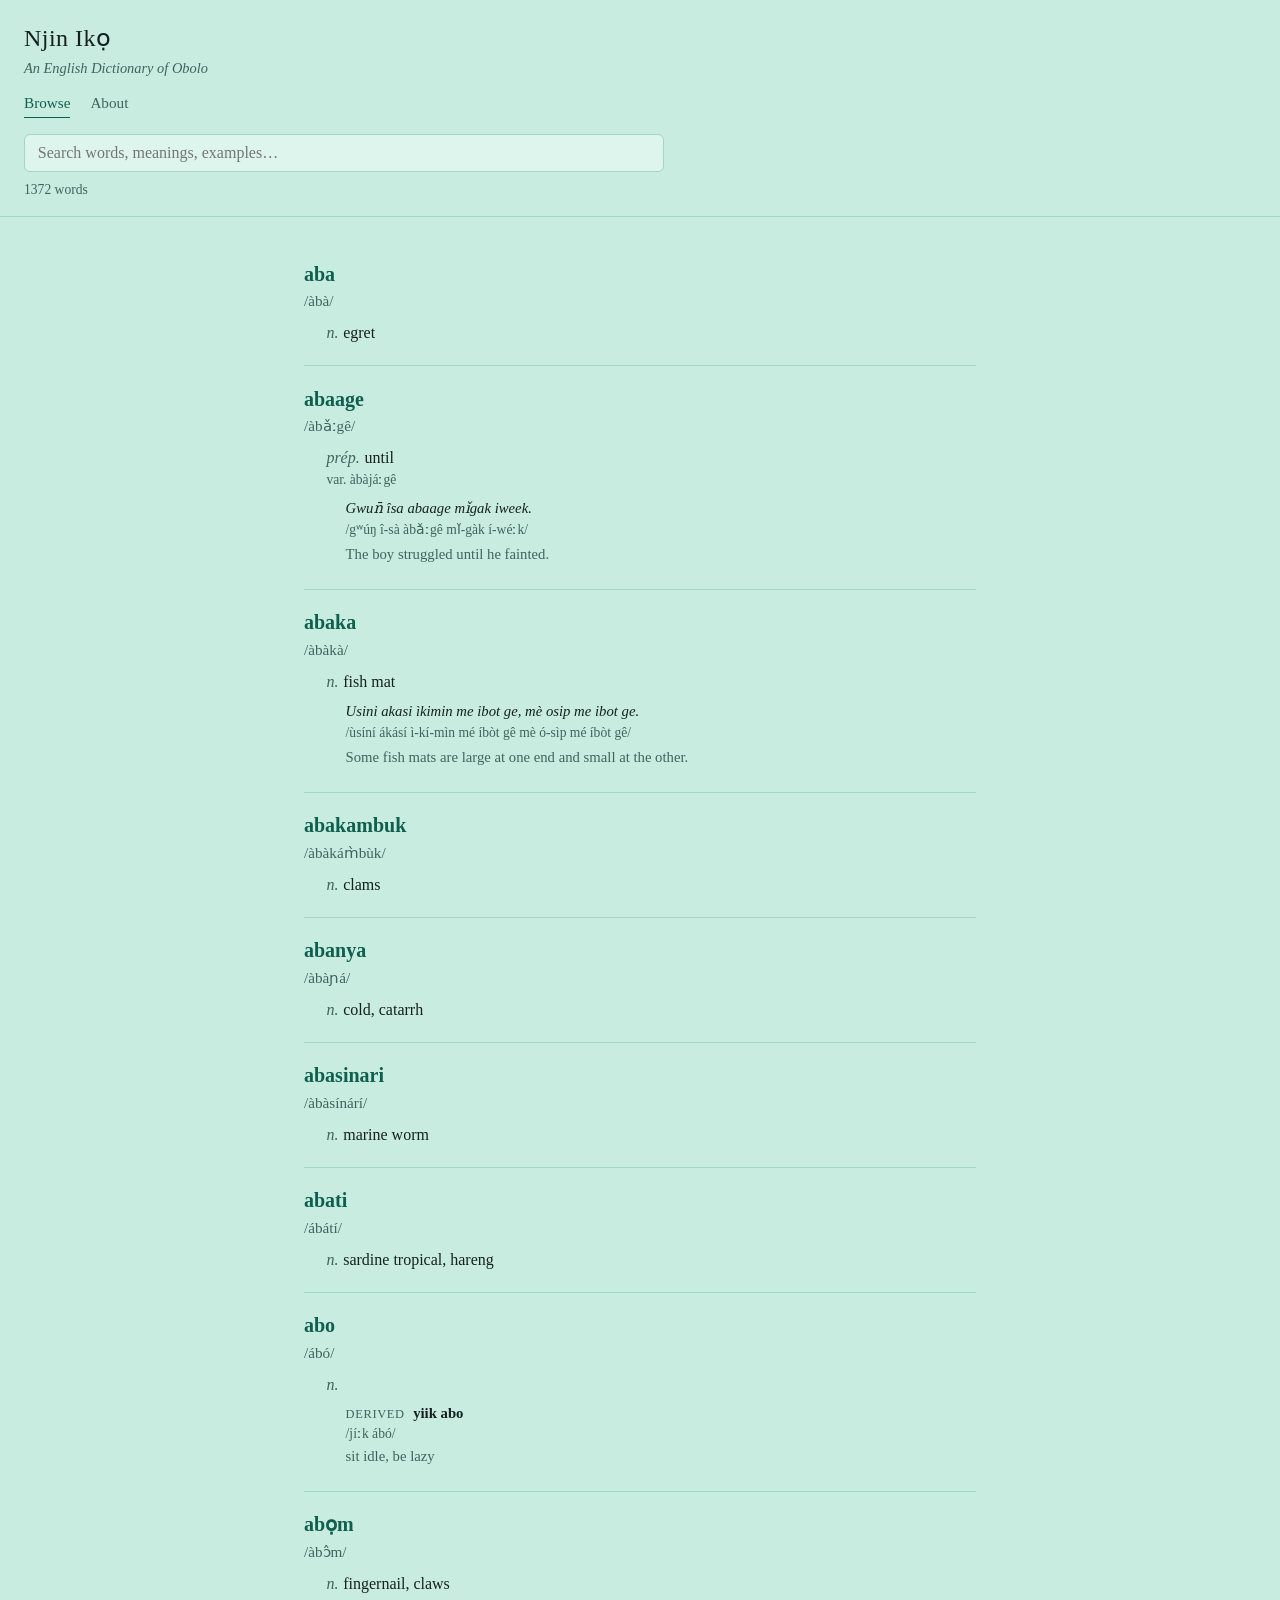
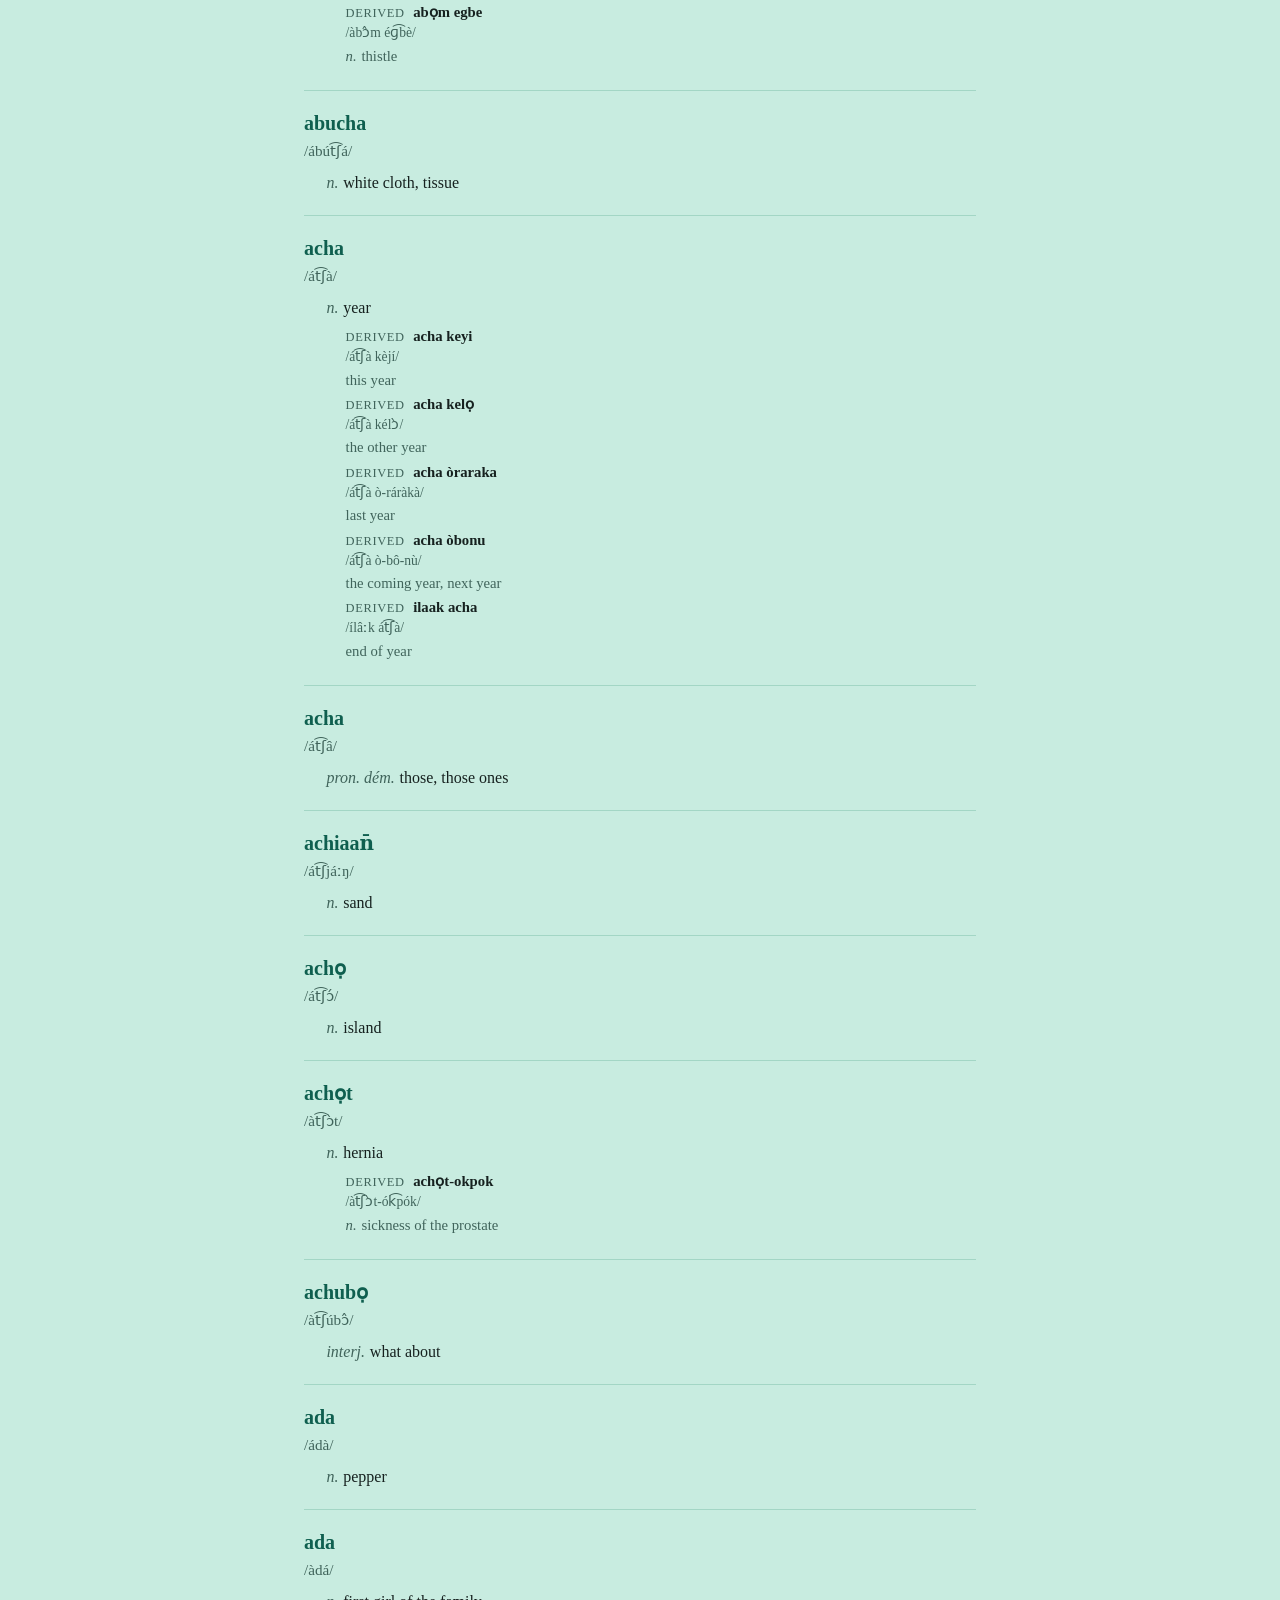
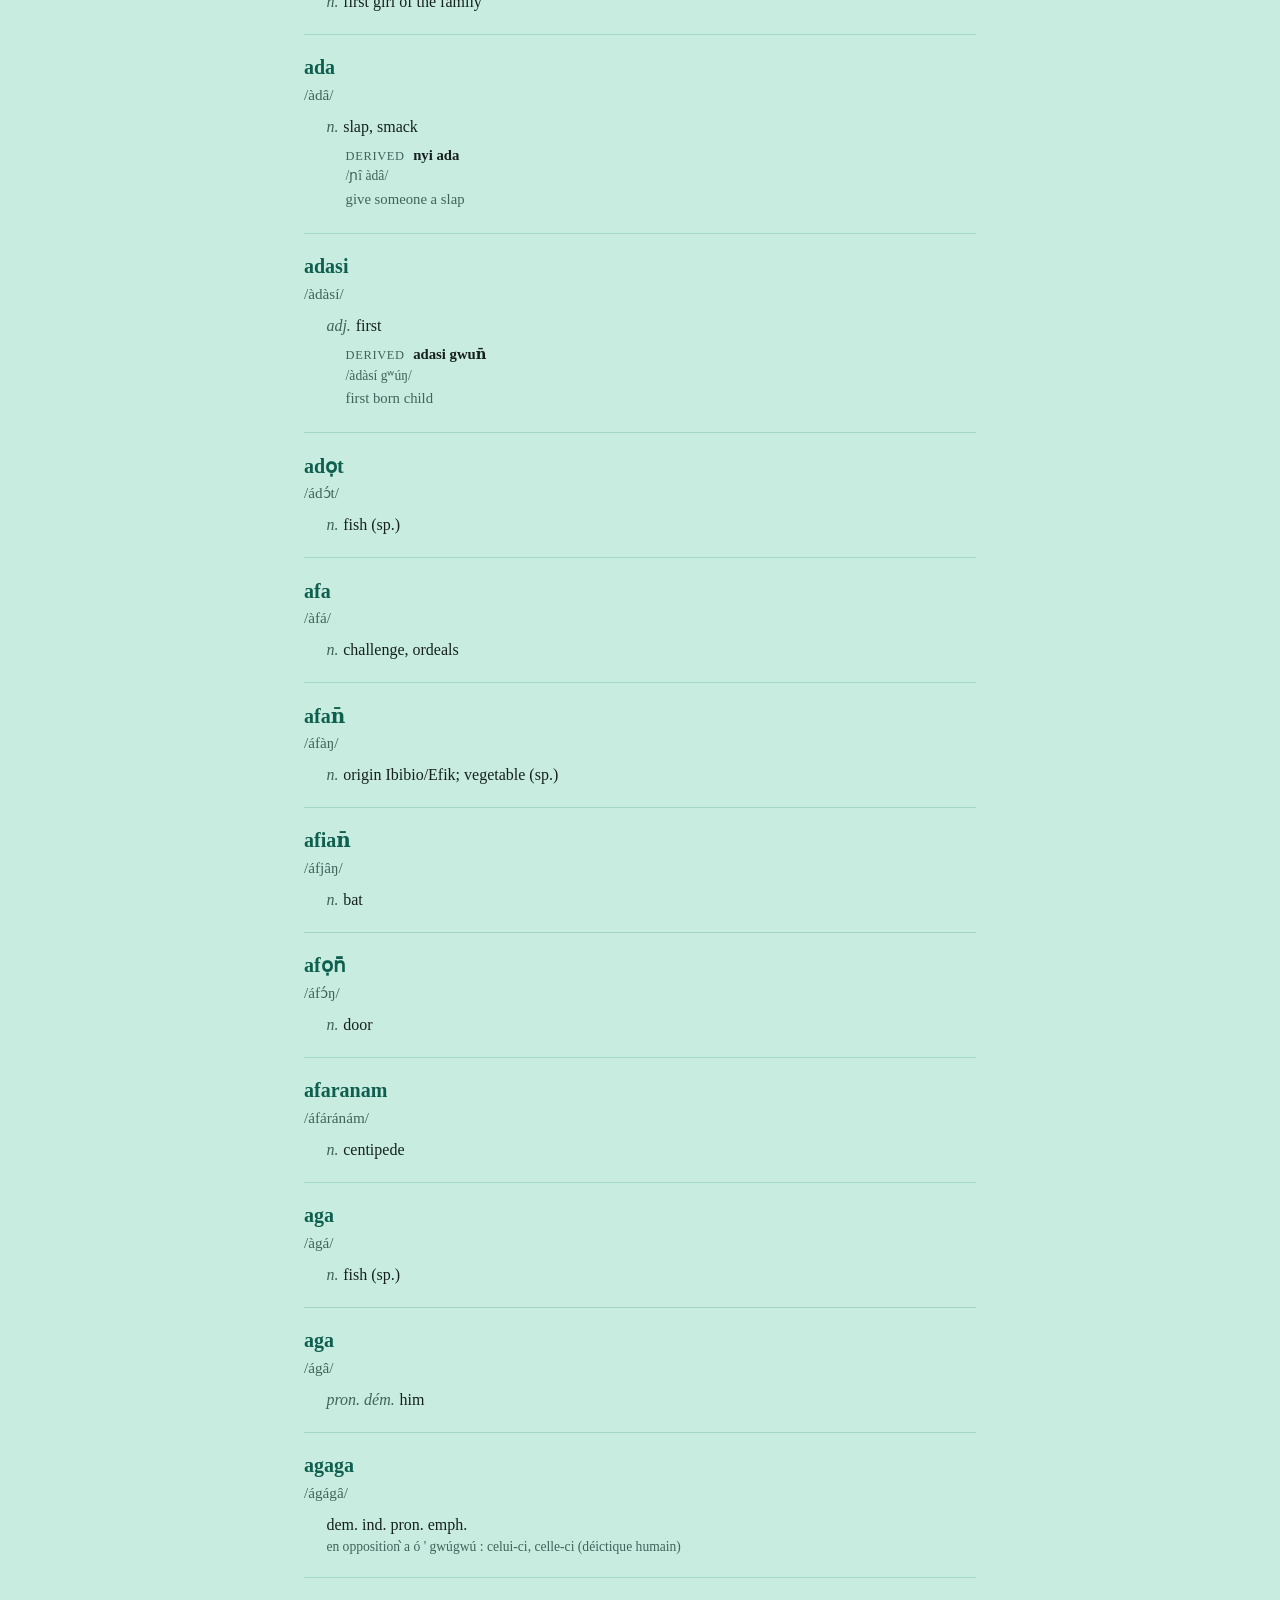
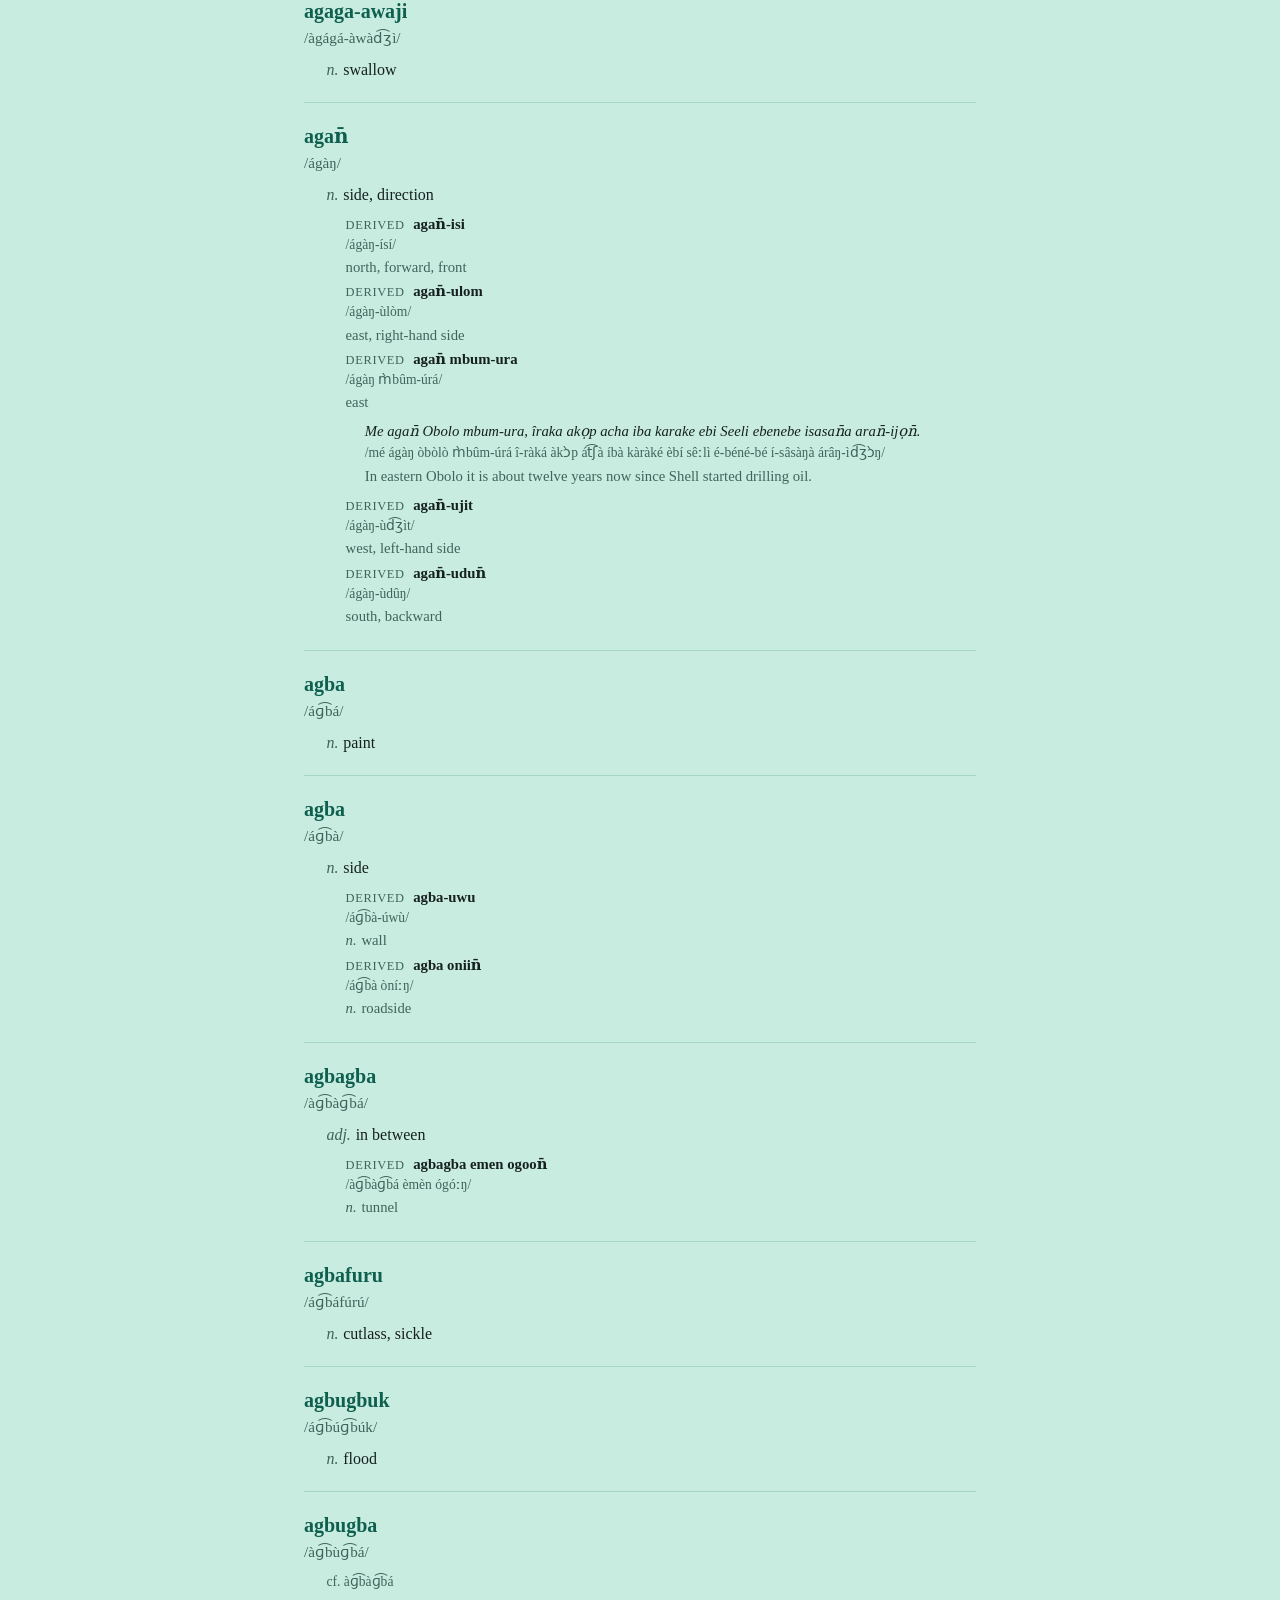
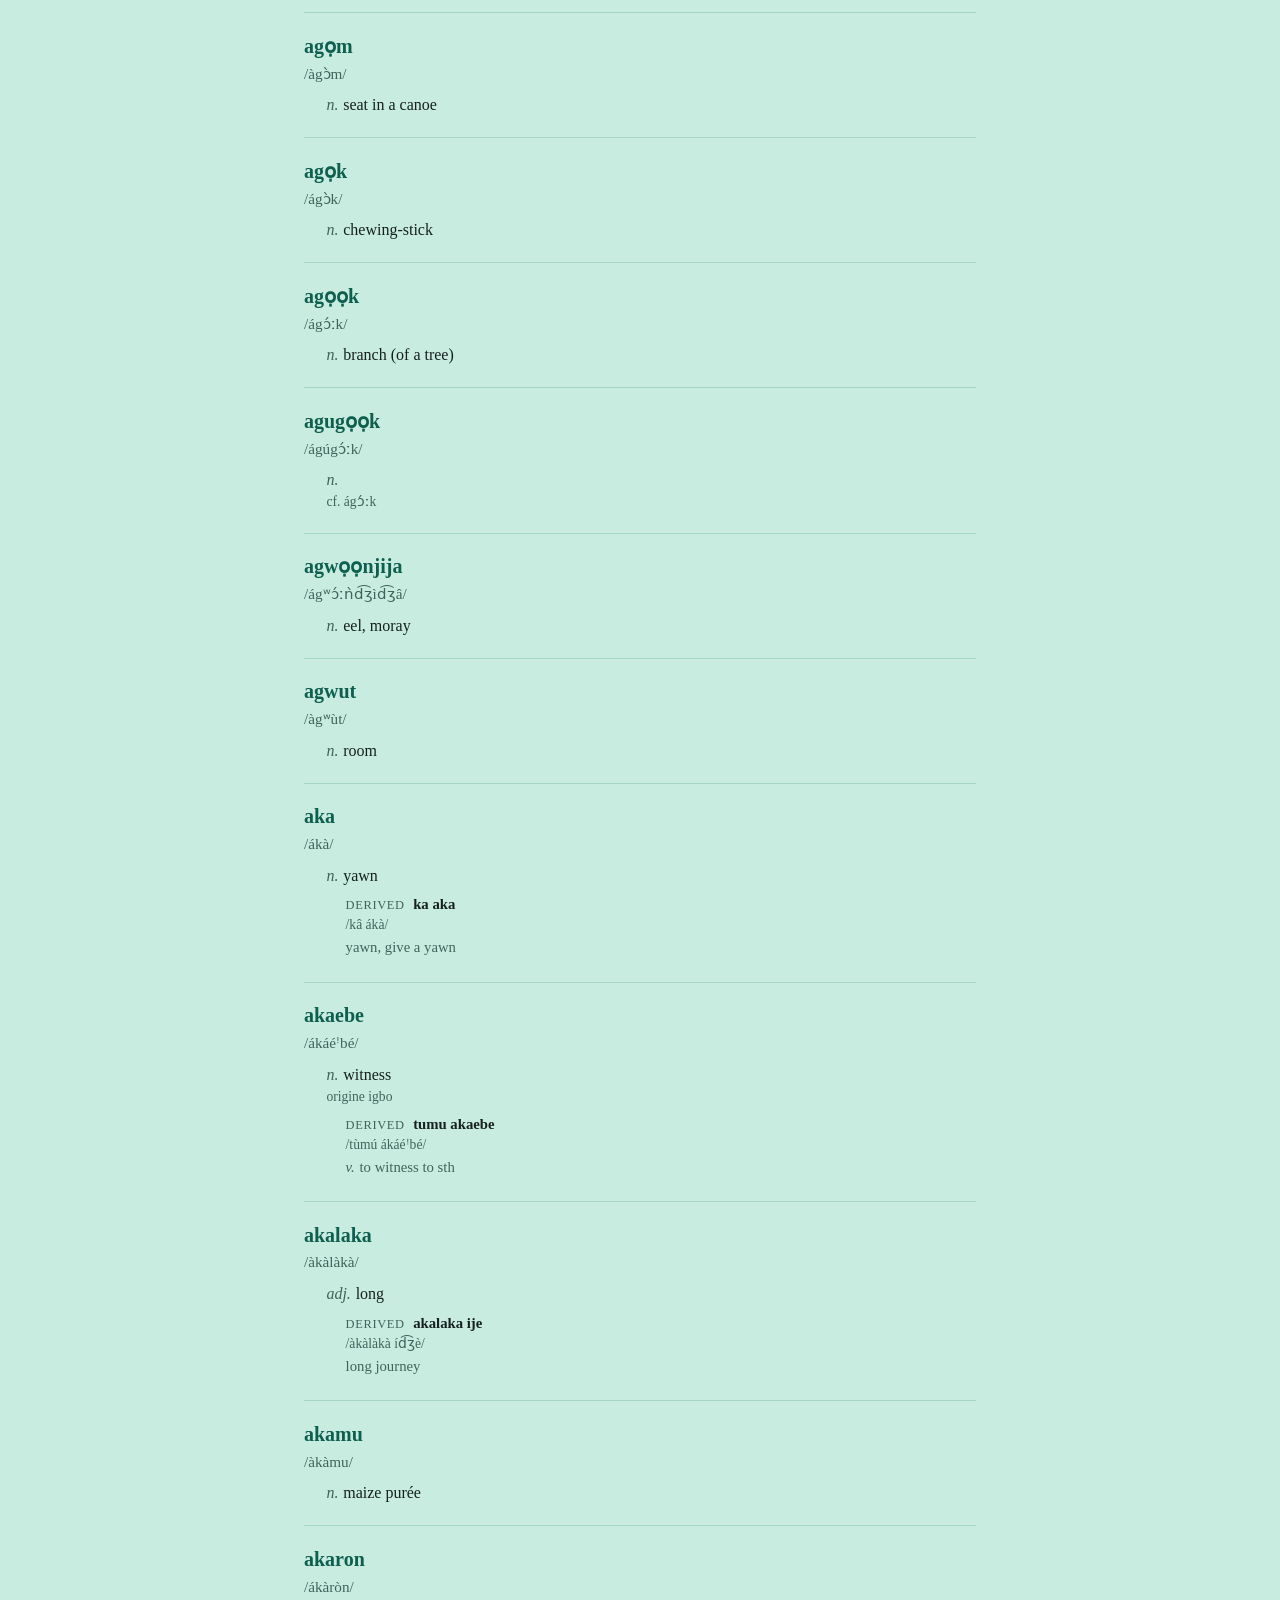
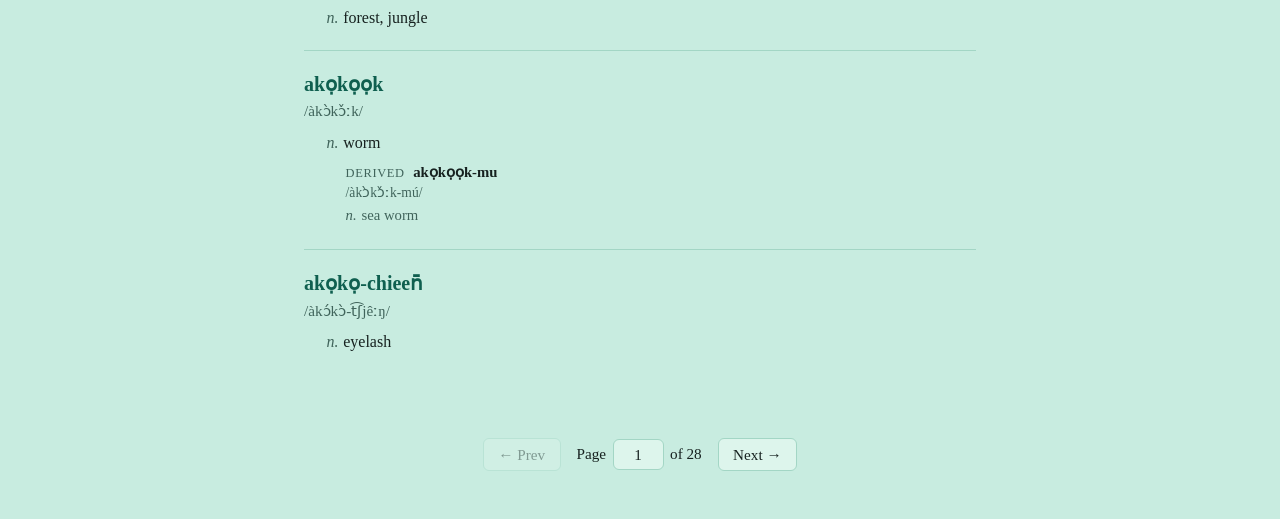
==== commit be2eddc6: "Un-italicize IPA, fix About wording, pick up manual xlsx edits - IPA is no longer italicized now tha" ====
--- a/index.html
+++ b/index.html
@@ -4,7 +4,7 @@
 <meta charset="UTF-8">
 <meta name="viewport" content="width=device-width, initial-scale=1.0">
 <title>Njin Ikọ — An English Dictionary of Obolo</title>
-<link rel="stylesheet" href="style.css?v=9">
+<link rel="stylesheet" href="style.css?v=10">
 </head>
 <body>
   <header>
--- a/style.css
+++ b/style.css
@@ -138,7 +138,6 @@
 /* orthography is the primary display form throughout; IPA is always
    secondary, shown in slashes, smaller and muted */
 .ipa-line {
-  font-style: italic;
   color: var(--muted);
 }
 
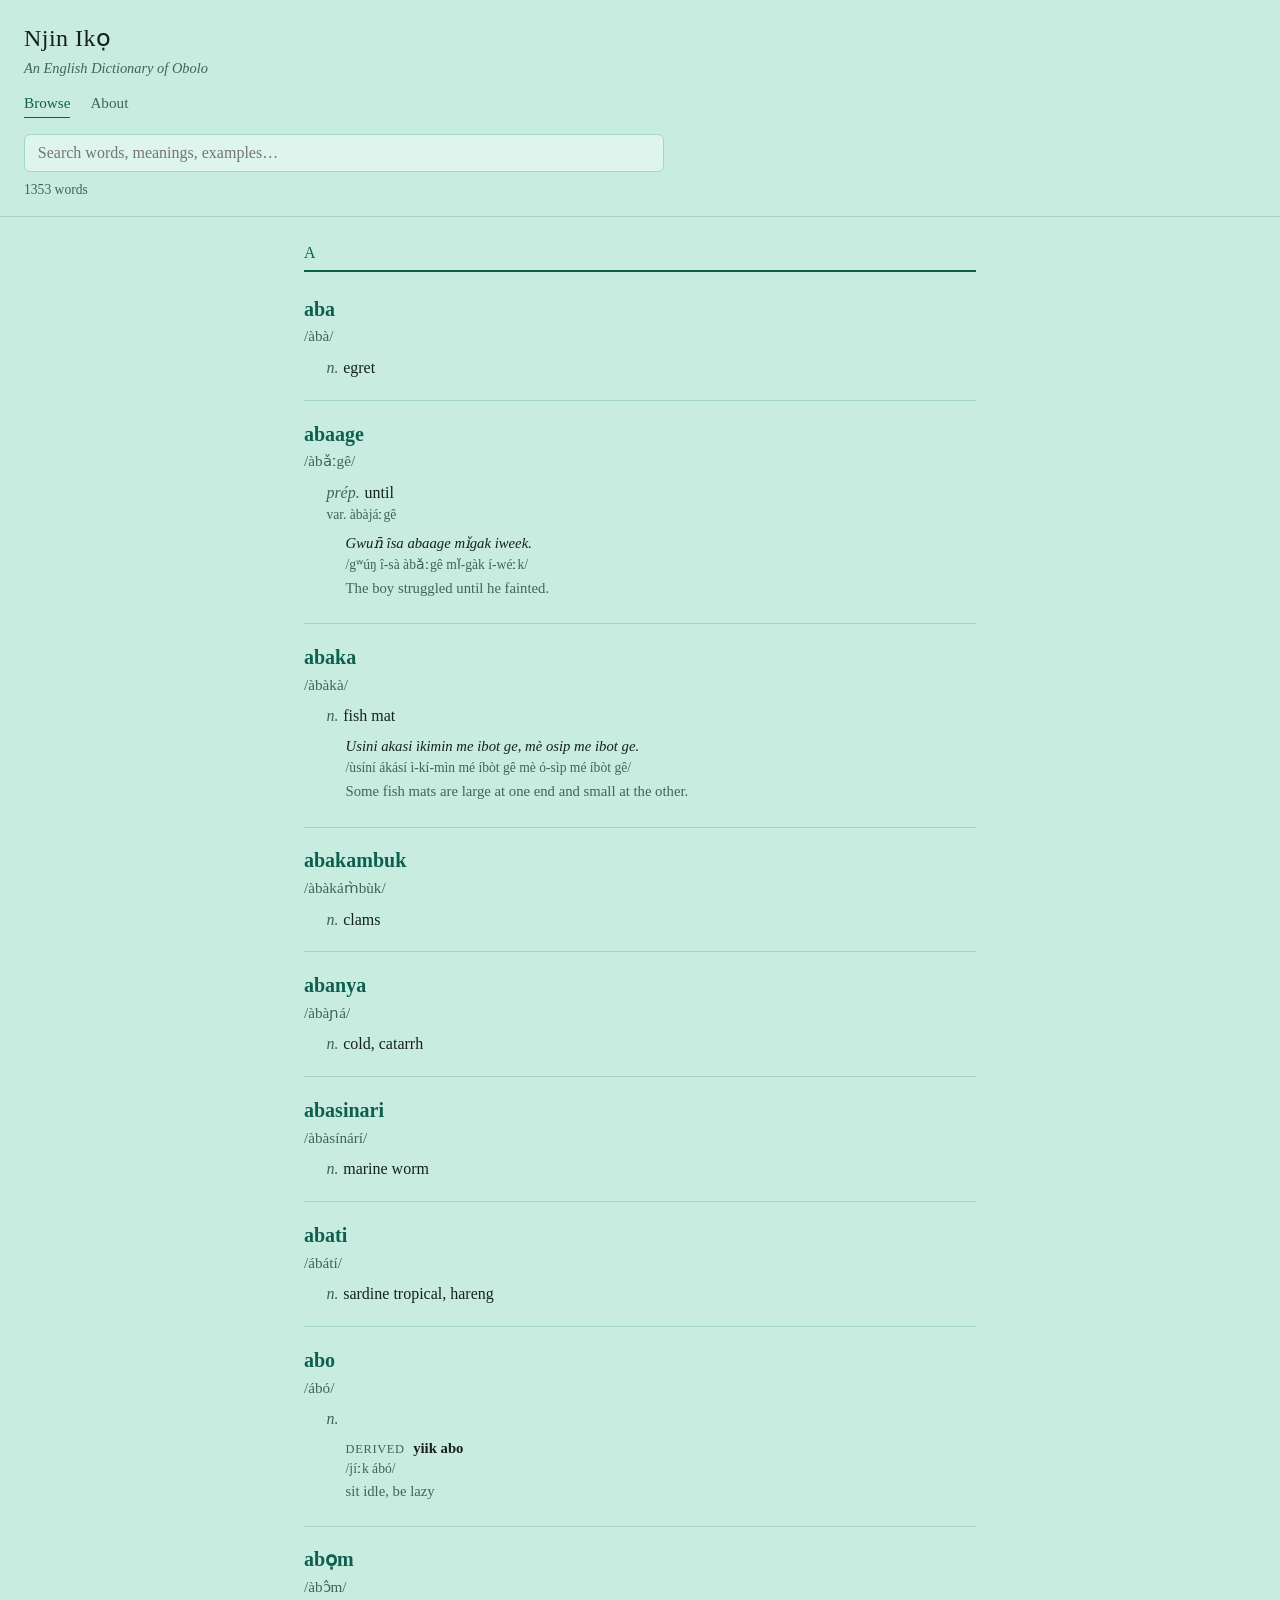
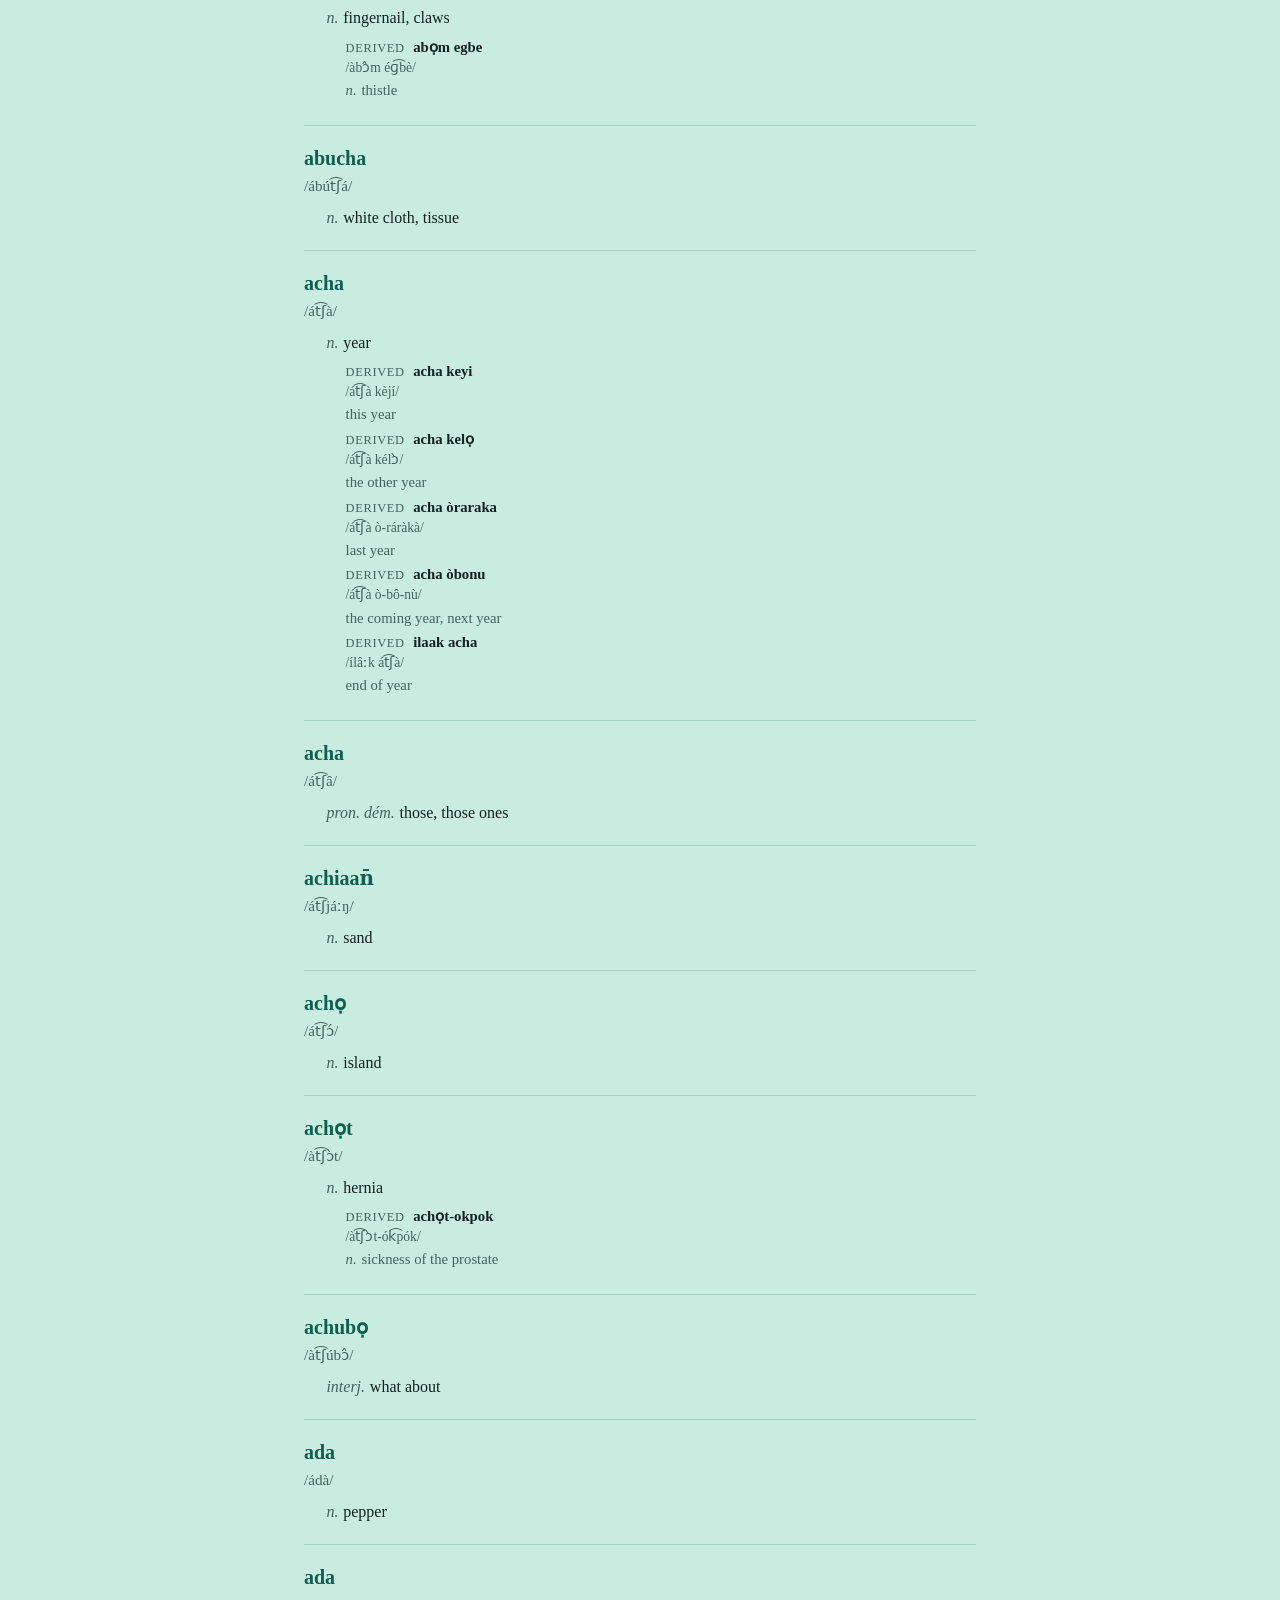
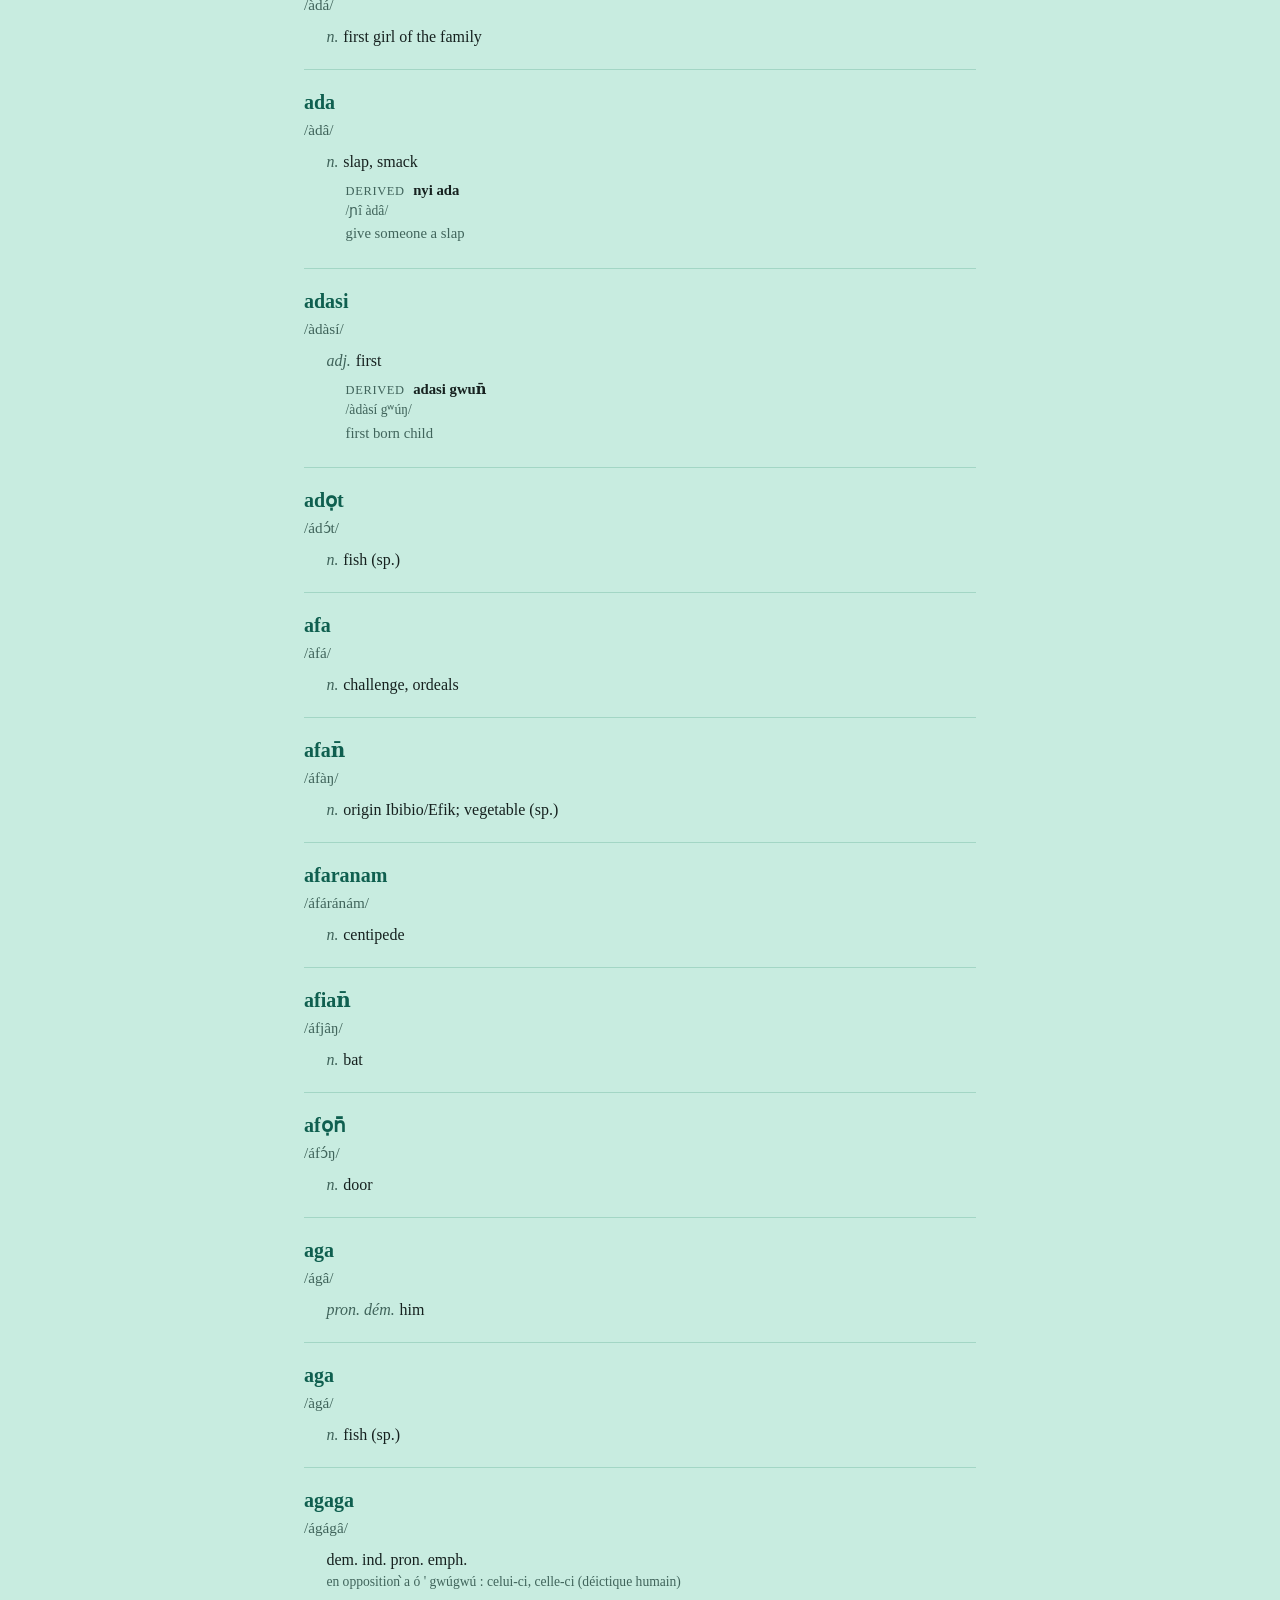
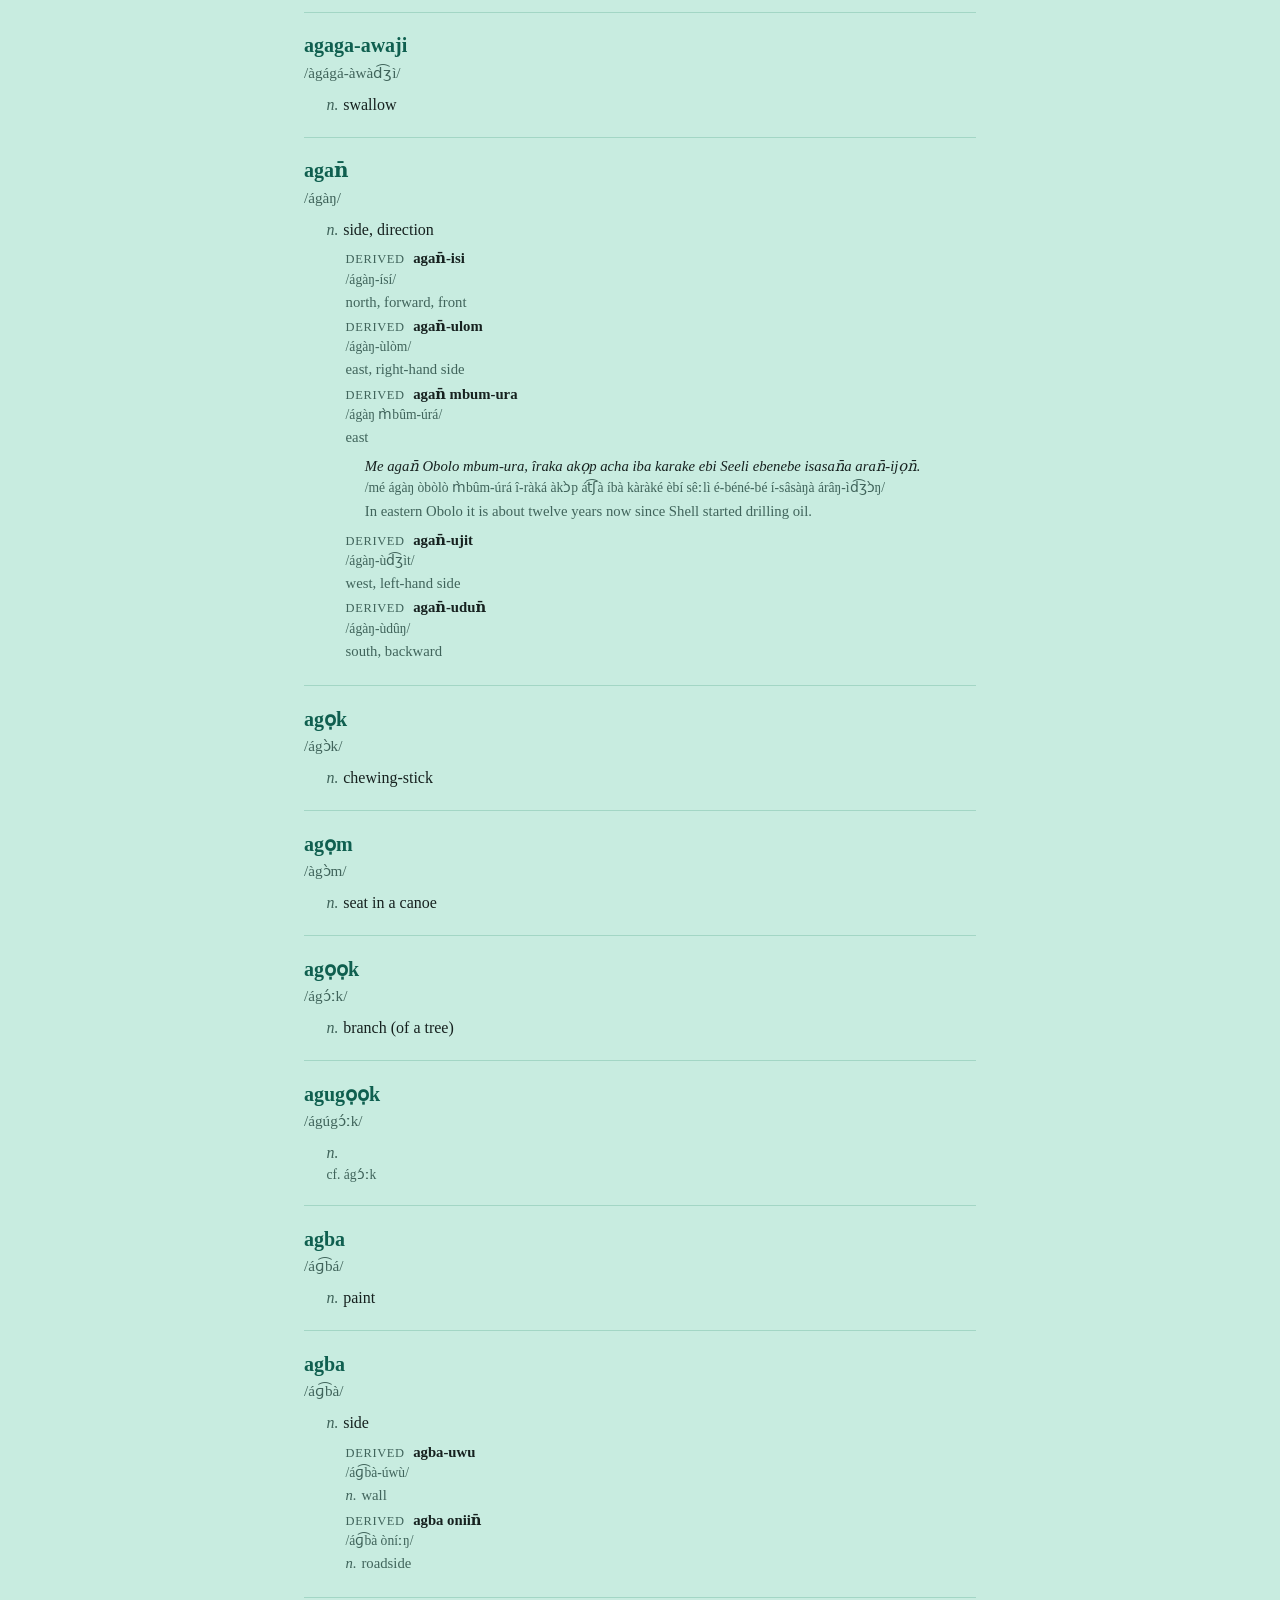
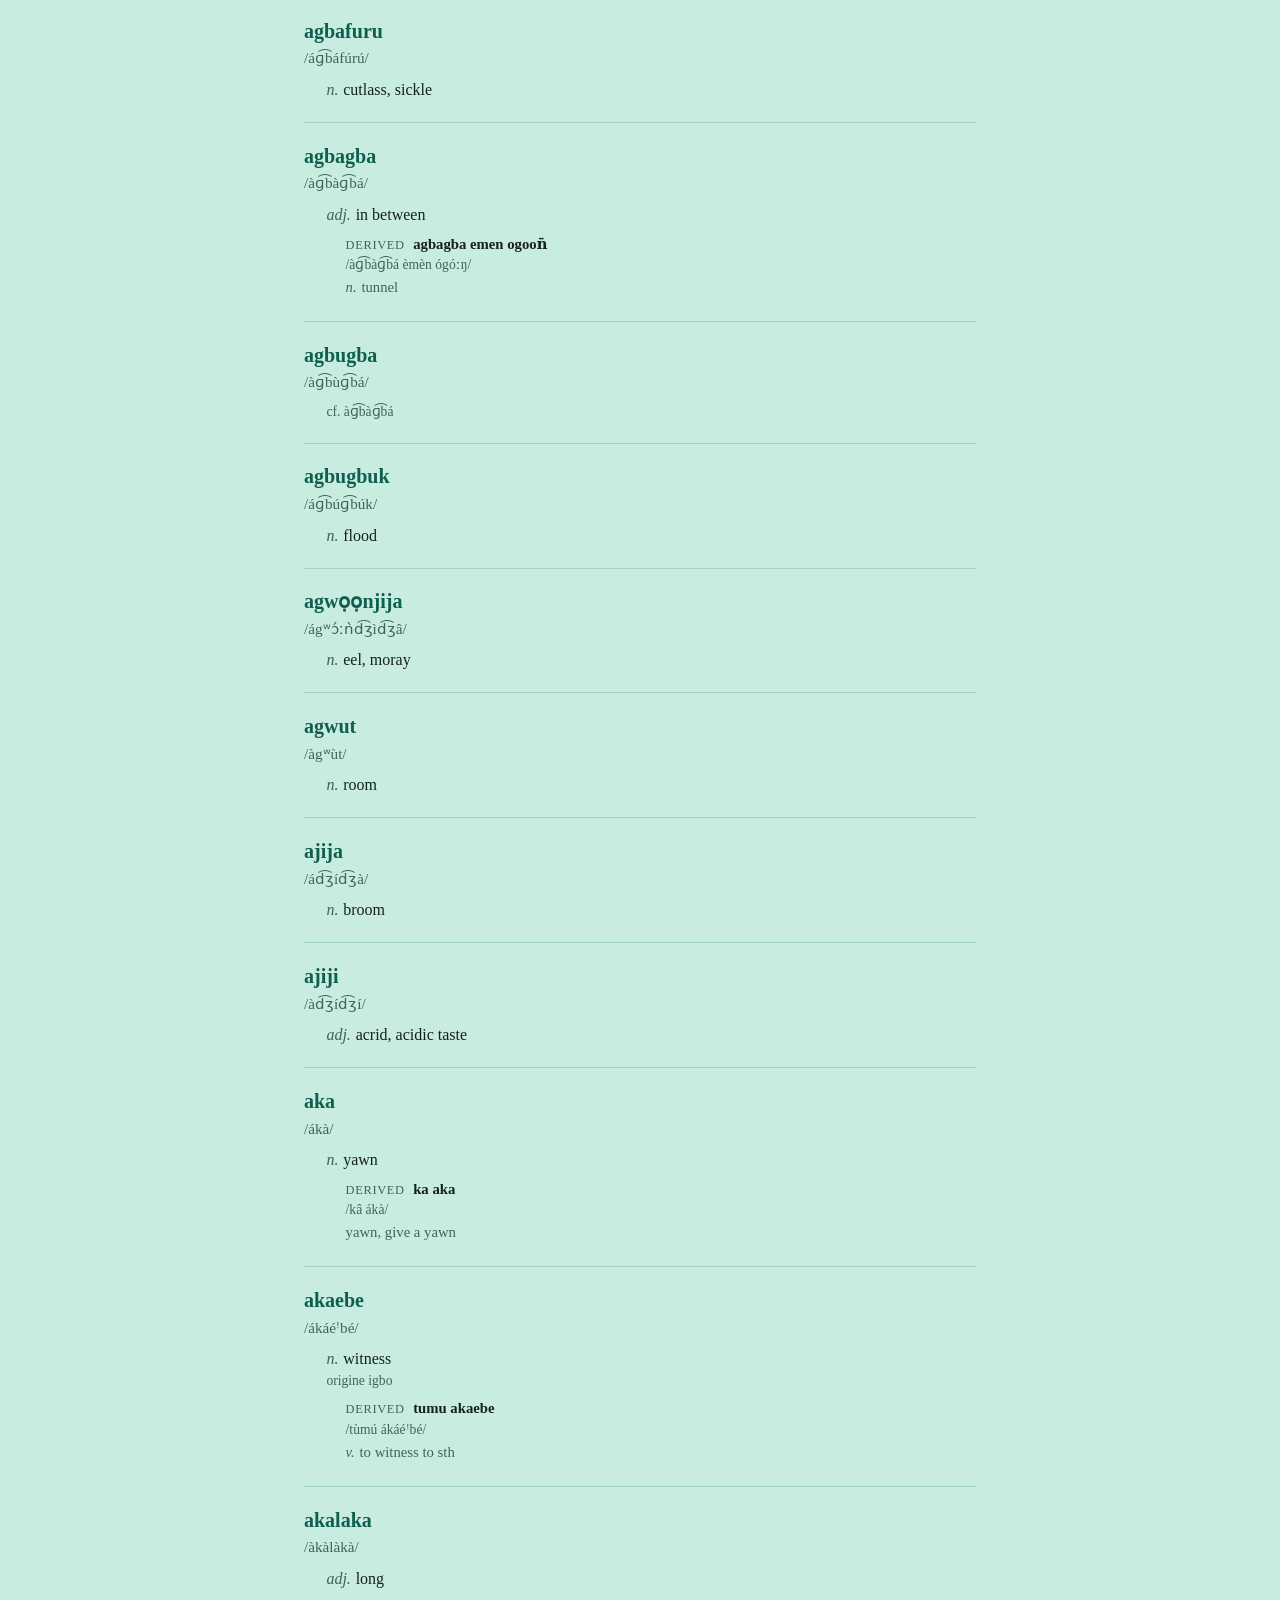
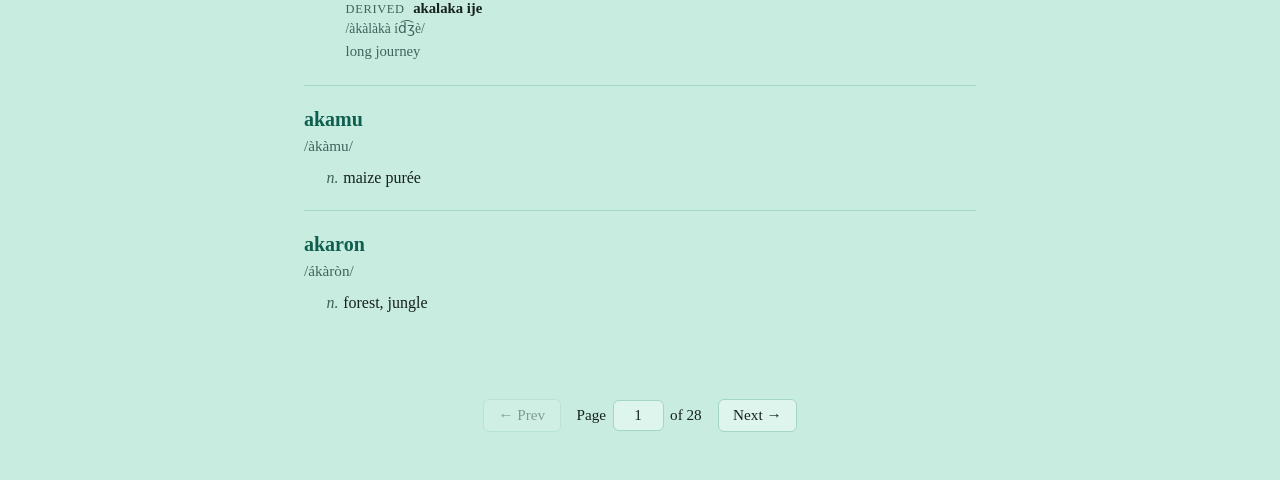
==== commit 06f8f8d0: "Custom alphabetical sort, merge duplicate word entries, letter headings Sorting: - Add an "ORTHOGRAP" ====
--- a/index.html
+++ b/index.html
@@ -4,7 +4,7 @@
 <meta charset="UTF-8">
 <meta name="viewport" content="width=device-width, initial-scale=1.0">
 <title>Njin Ikọ — An English Dictionary of Obolo</title>
-<link rel="stylesheet" href="style.css?v=10">
+<link rel="stylesheet" href="style.css?v=11">
 </head>
 <body>
   <header>
@@ -26,6 +26,6 @@
     <nav id="pagination"></nav>
   </footer>
 
-  <script src="app.js?v=7"></script>
+  <script src="app.js?v=8"></script>
 </body>
 </html>
--- a/style.css
+++ b/style.css
@@ -120,6 +120,20 @@
   padding: 1.5rem 1.5rem 3rem;
 }
 
+.letter-heading {
+  margin: 1.75rem 0 0.25rem;
+  padding-bottom: 0.3rem;
+  border-bottom: 2px solid var(--accent);
+  font-size: 1rem;
+  font-weight: normal;
+  letter-spacing: 0.12em;
+  color: var(--accent);
+}
+
+main > .letter-heading:first-child {
+  margin-top: 0;
+}
+
 .entry {
   padding: 1.1rem 0;
   border-bottom: 1px solid var(--rule);
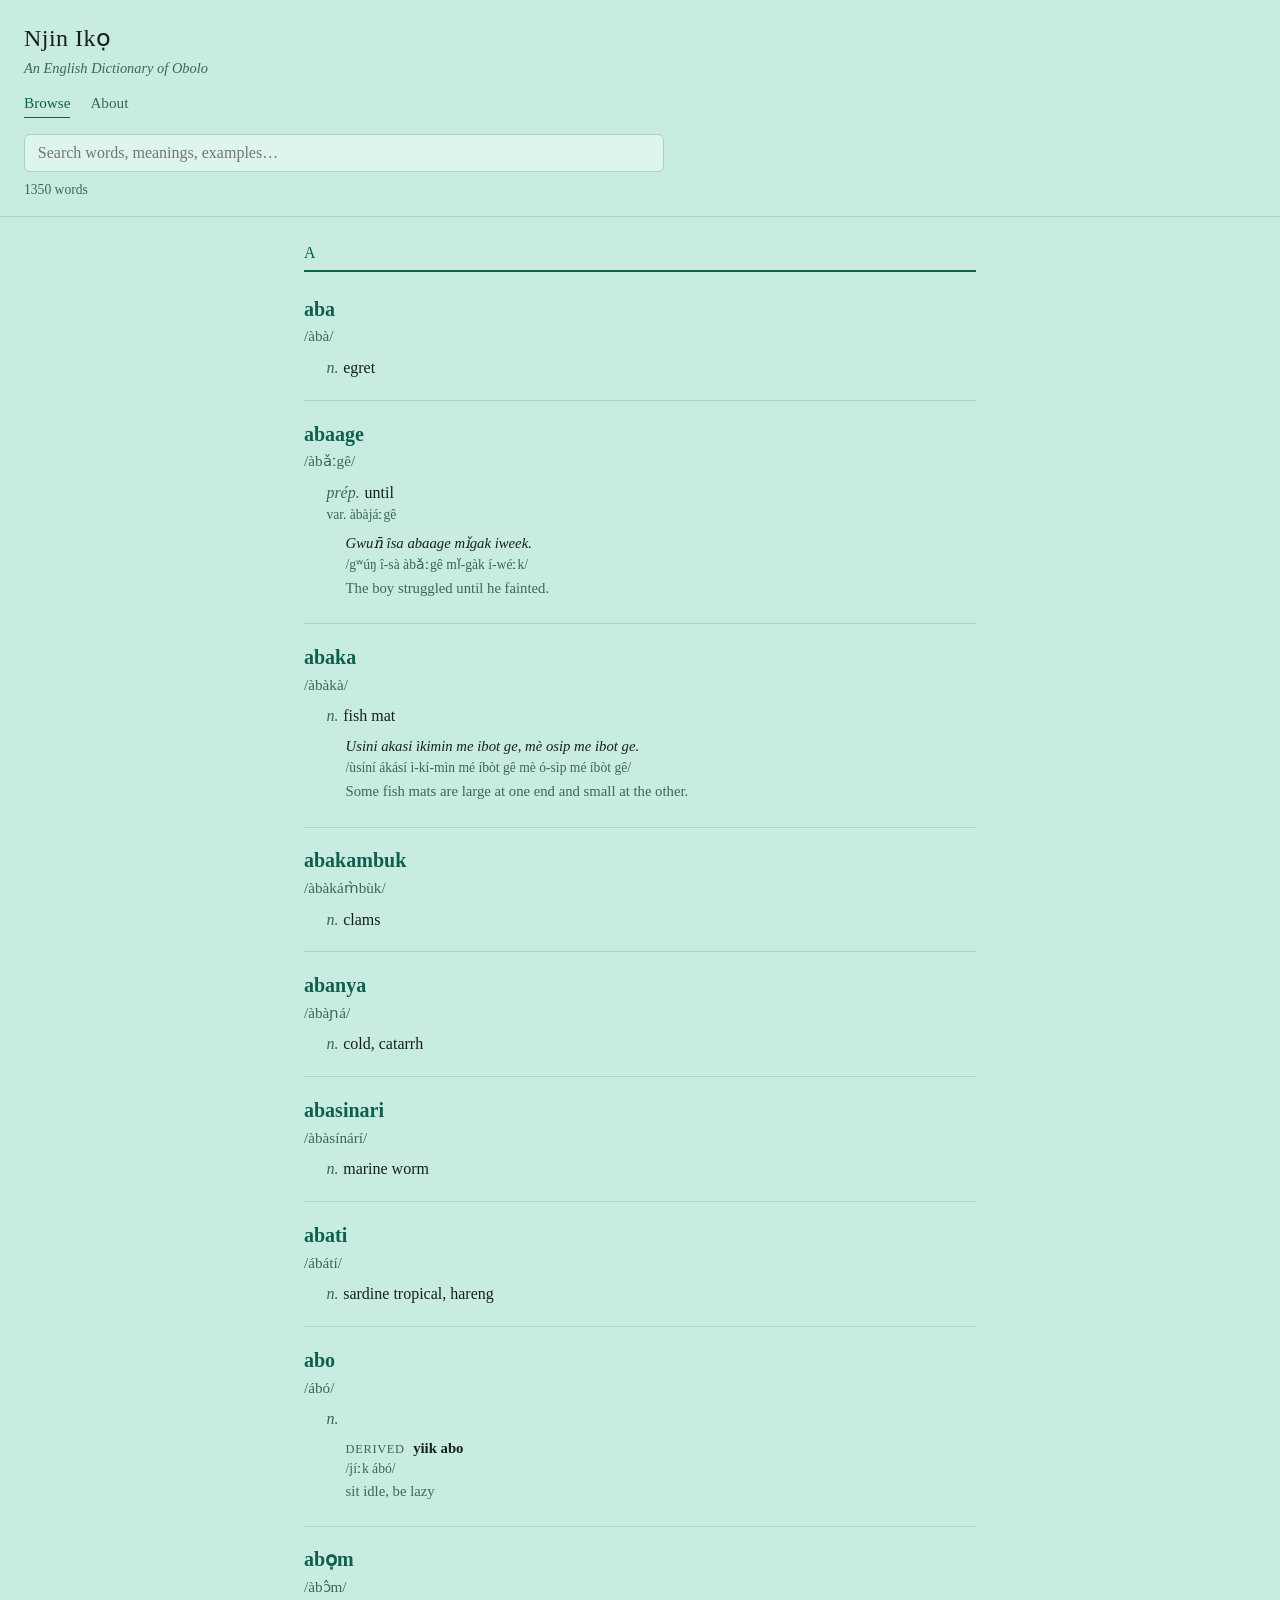
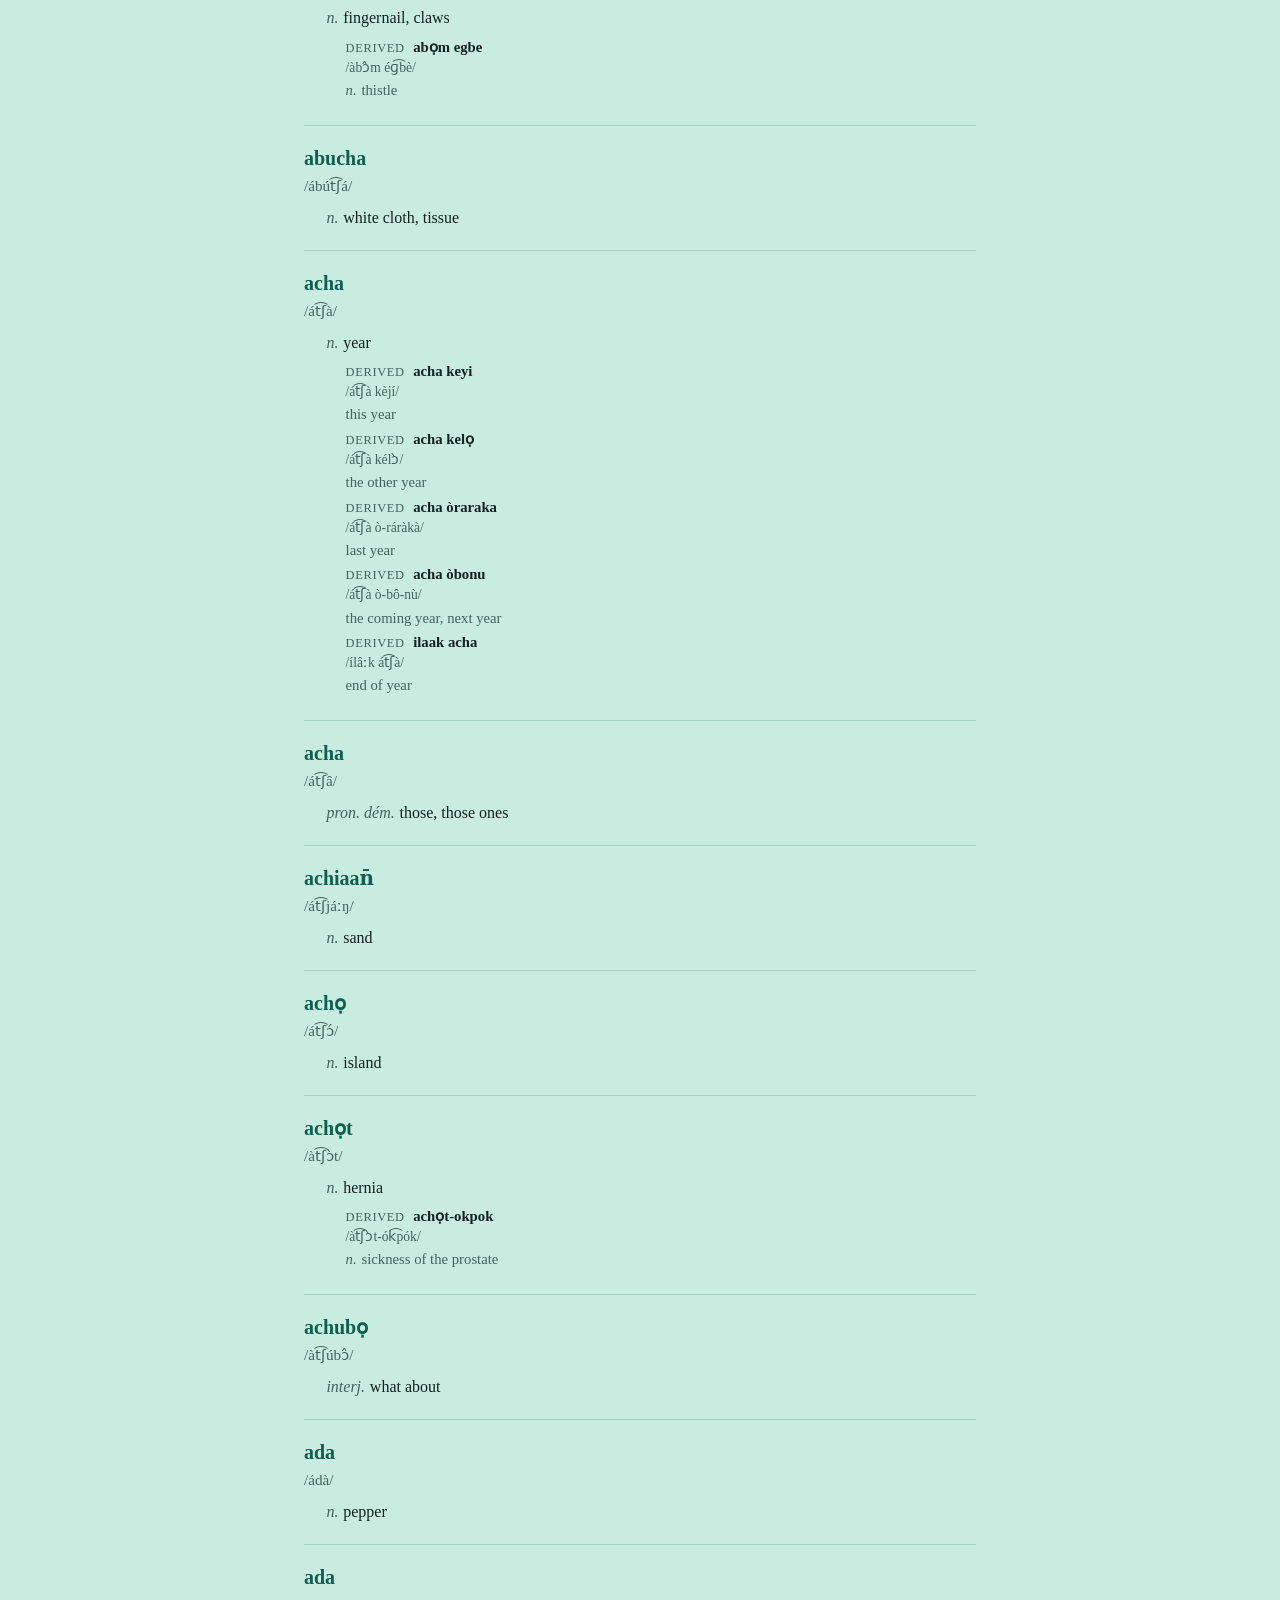
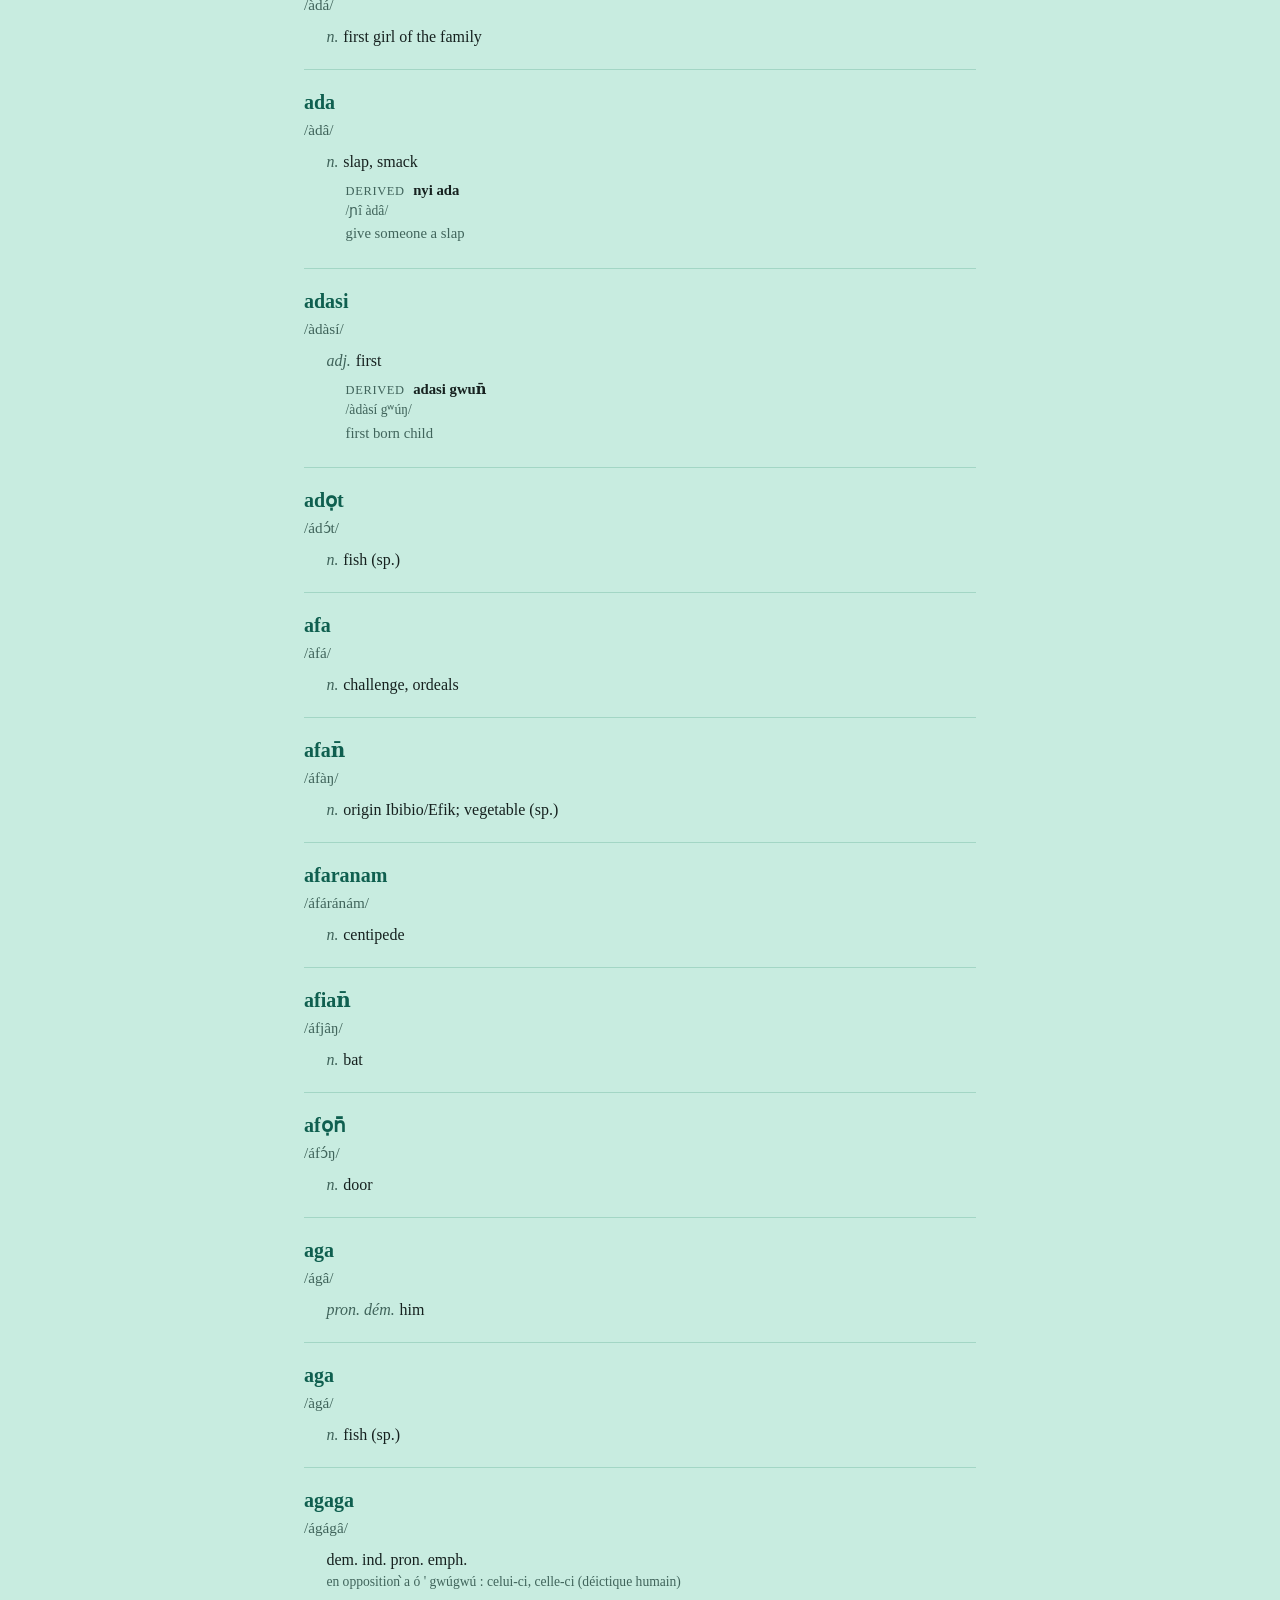
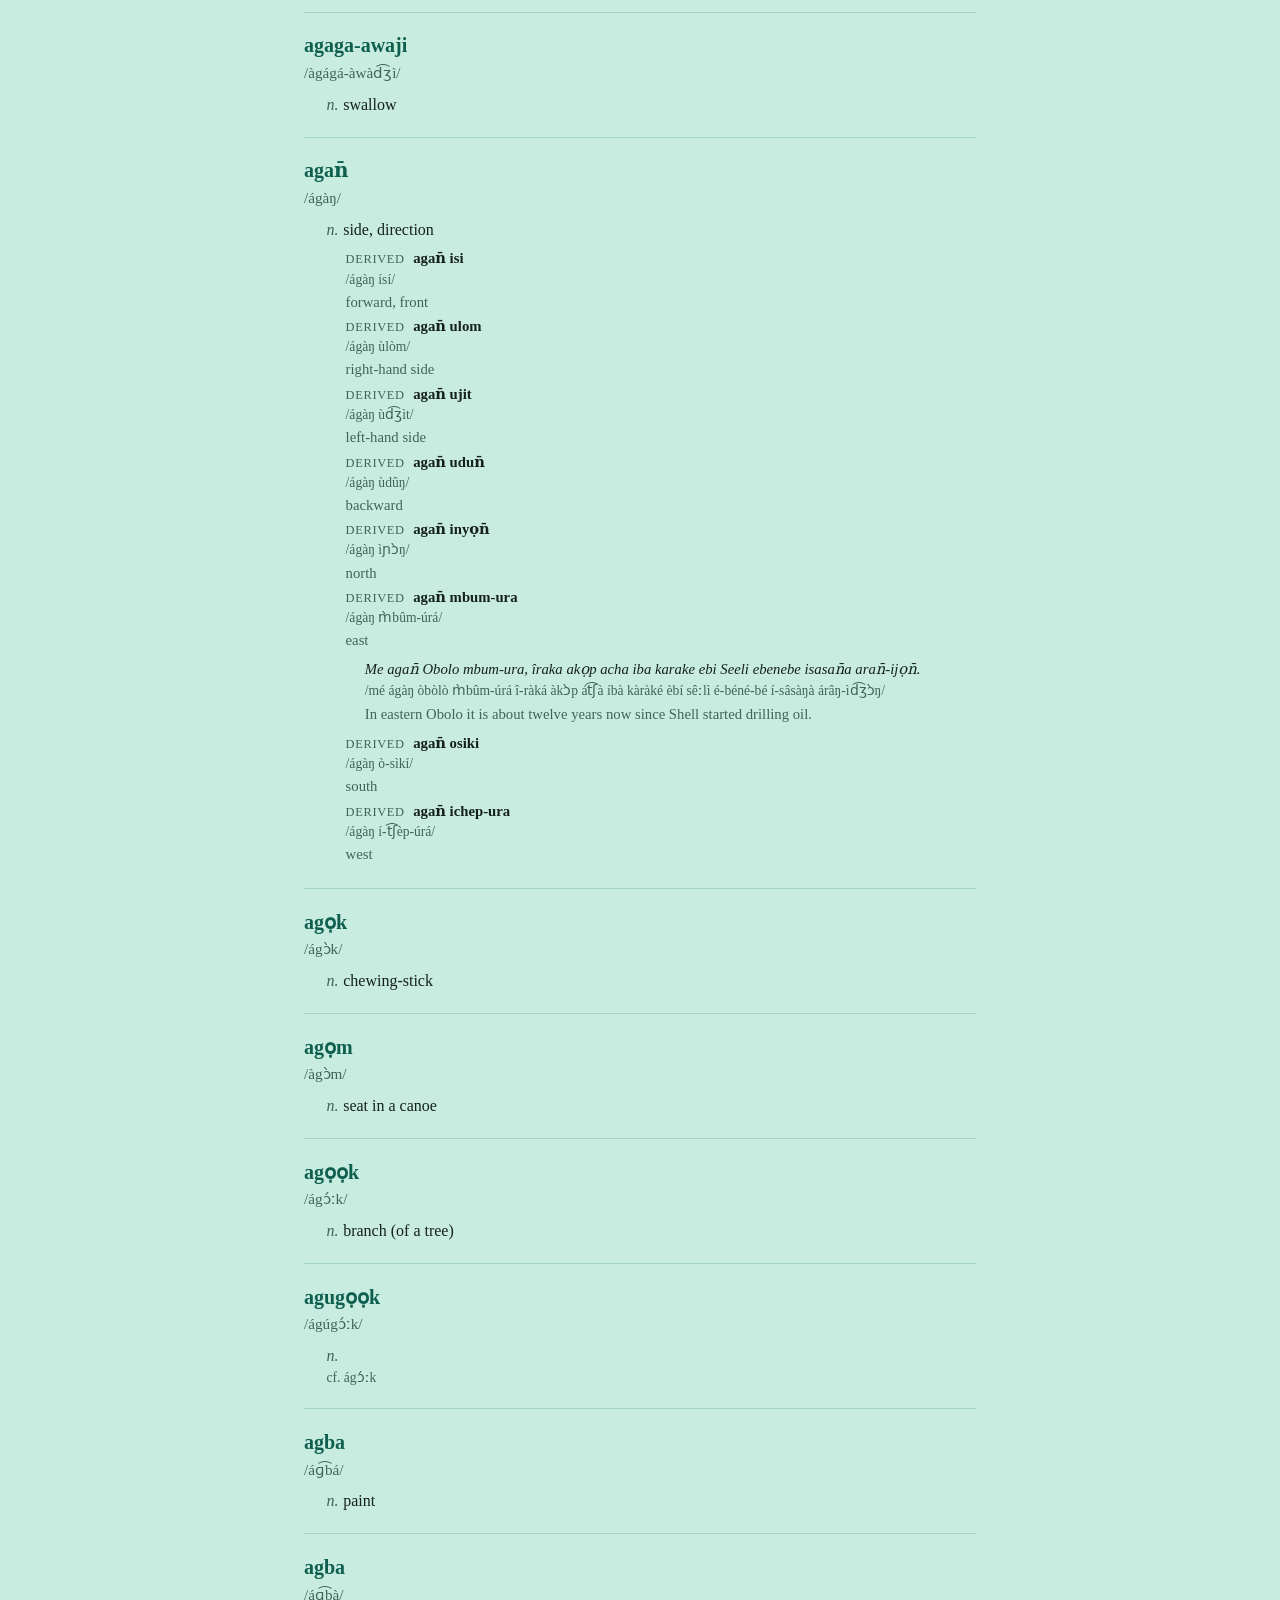
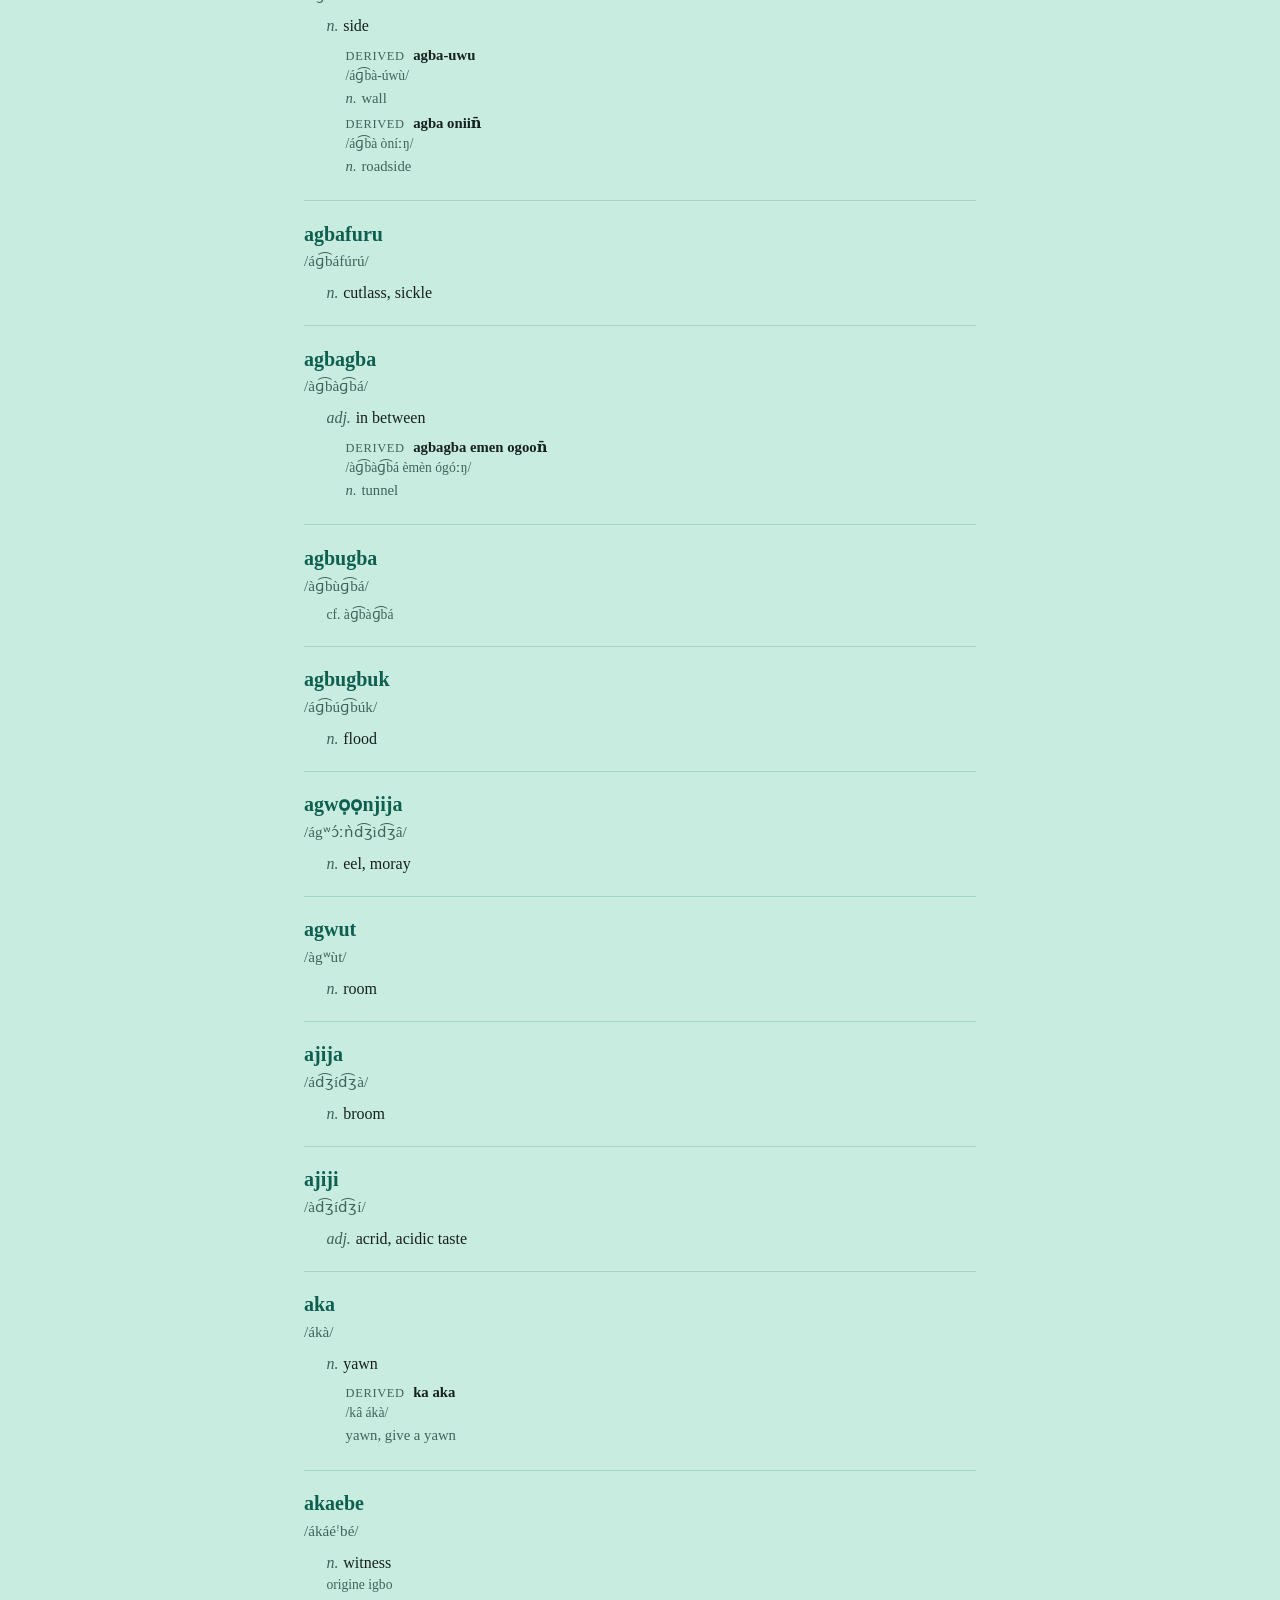
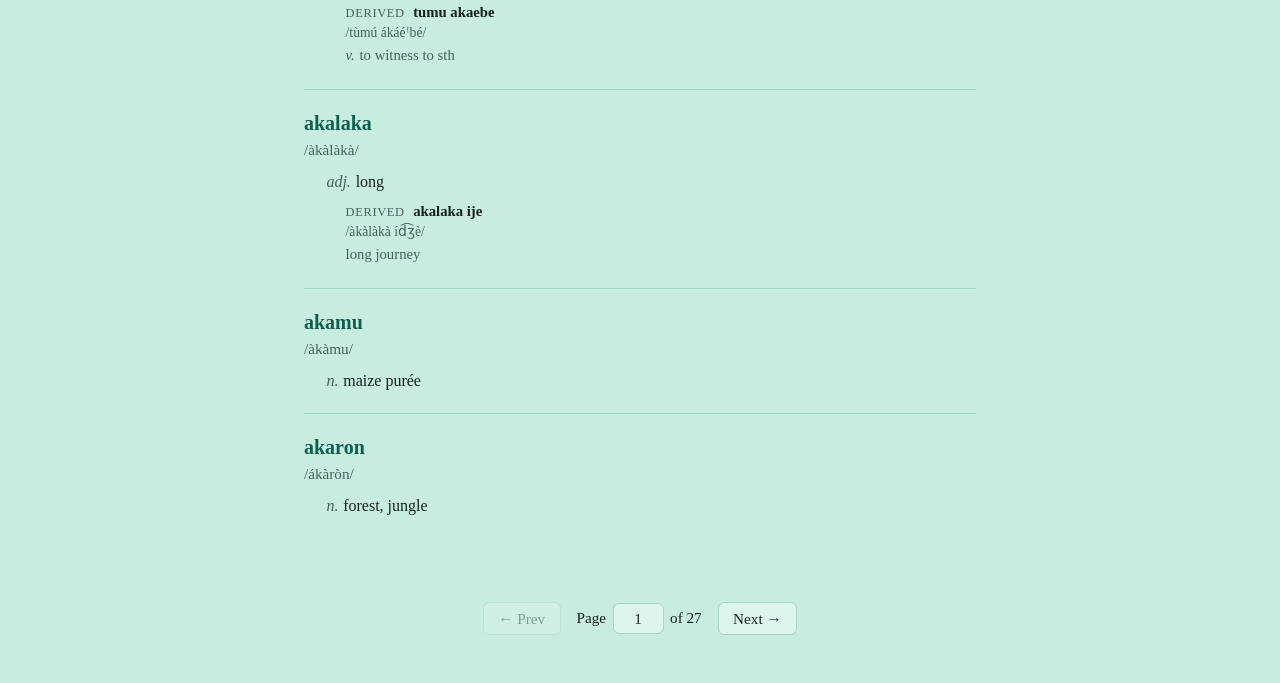
==== commit f7d75484: "Only show letter-section headings when there's no active search" ====
--- a/index.html
+++ b/index.html
@@ -26,6 +26,6 @@
     <nav id="pagination"></nav>
   </footer>
 
-  <script src="app.js?v=8"></script>
+  <script src="app.js?v=9"></script>
 </body>
 </html>
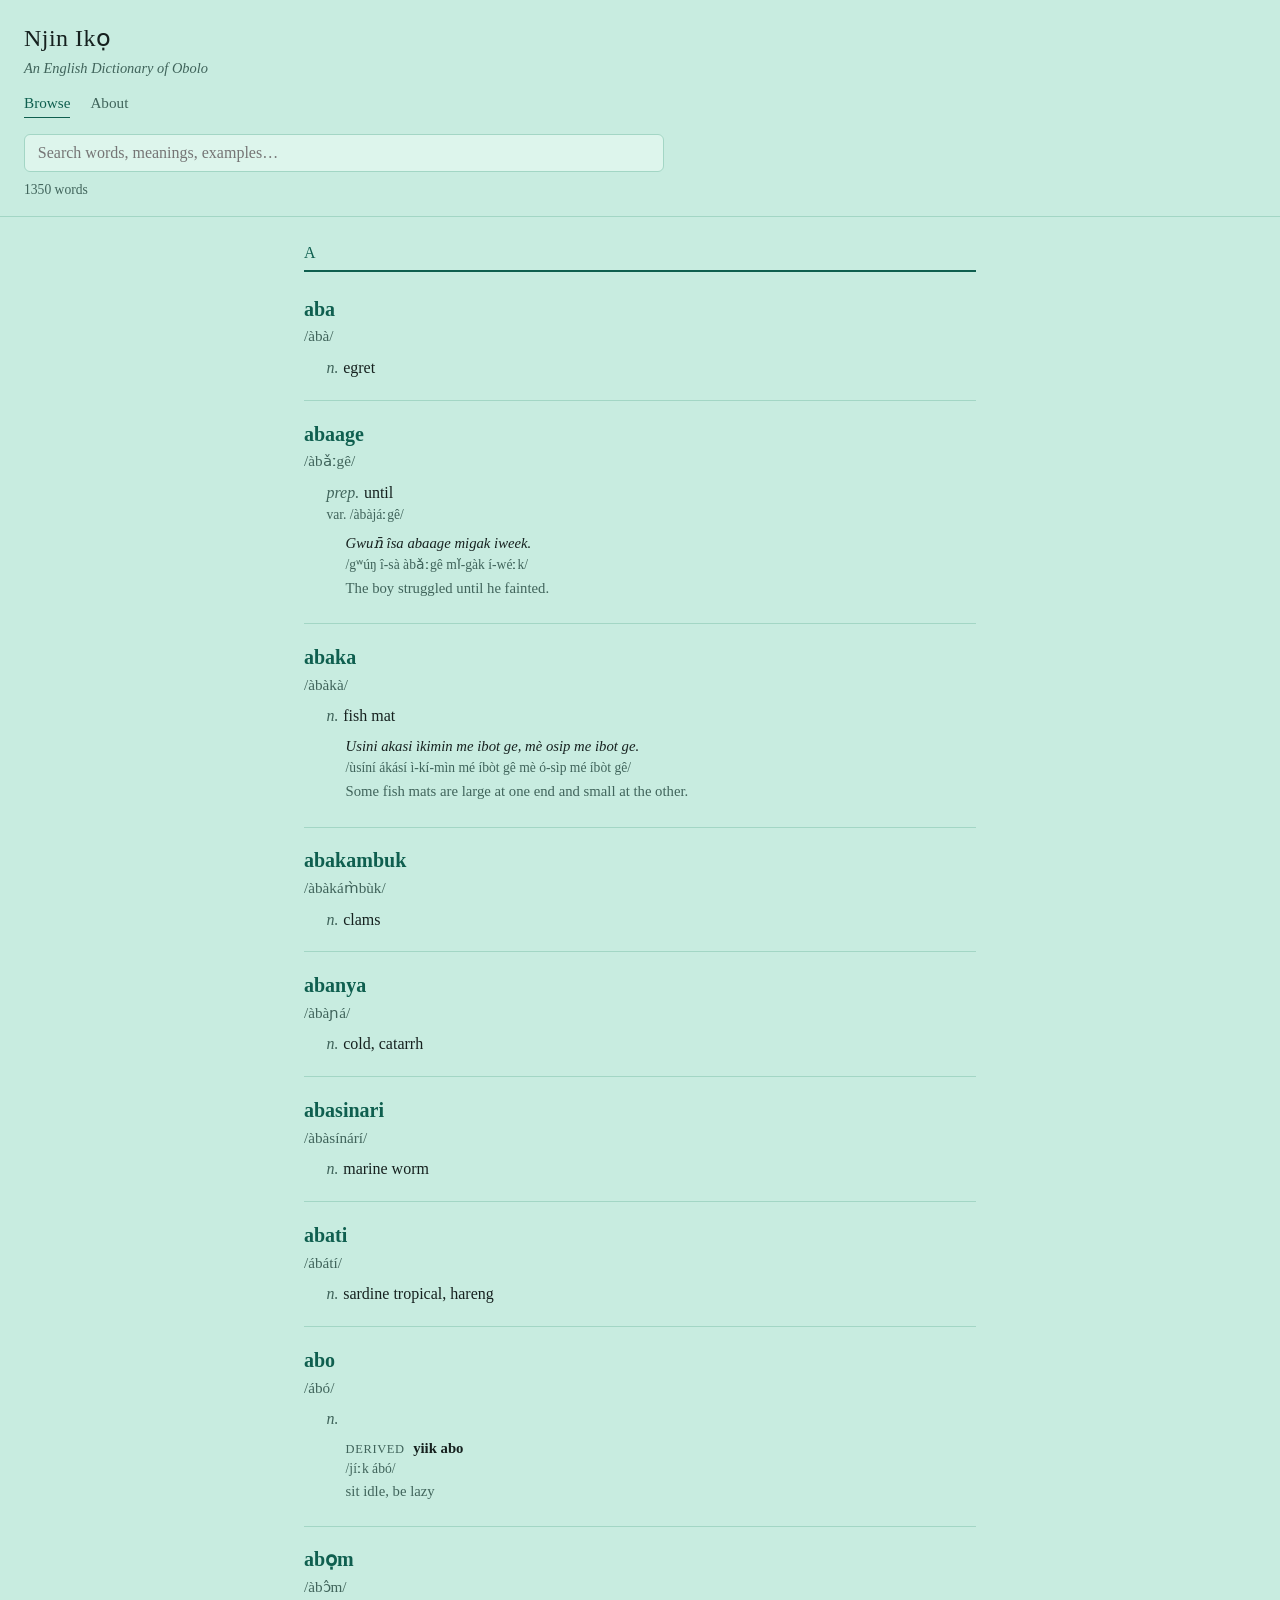
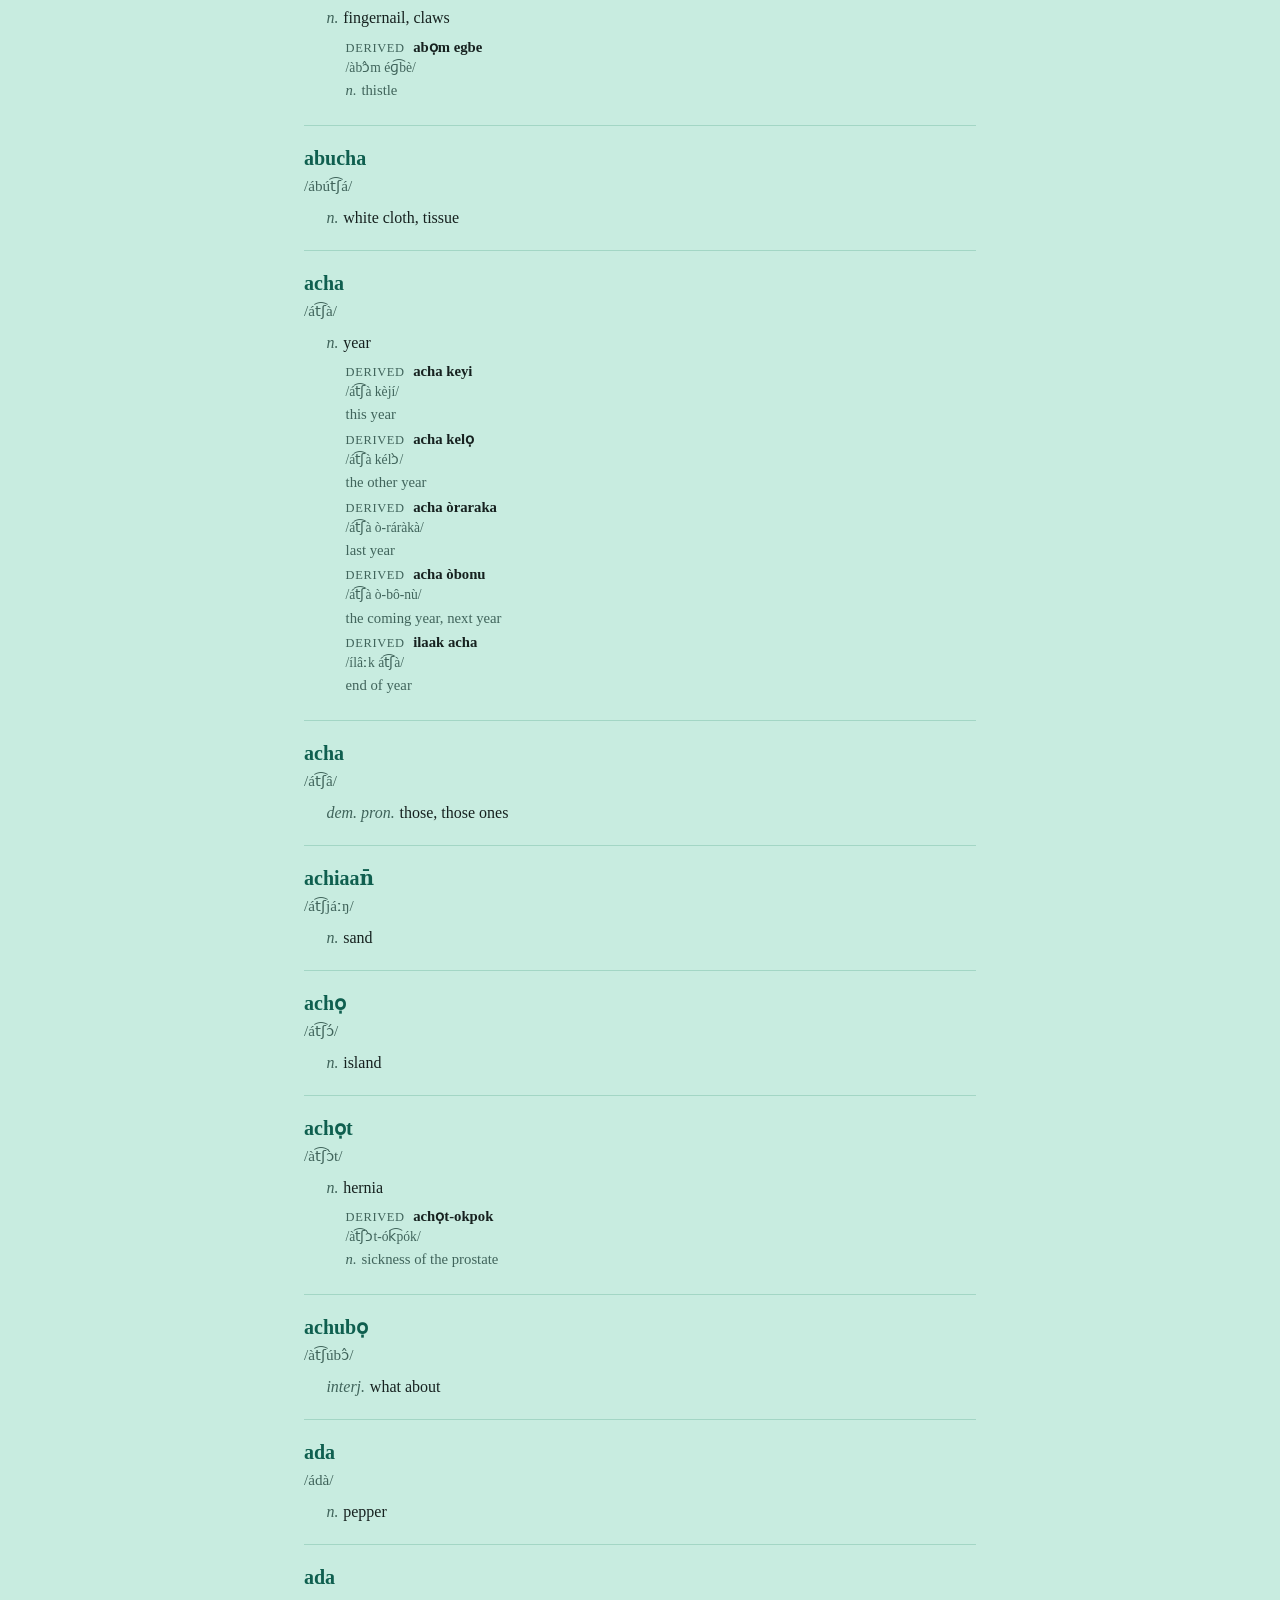
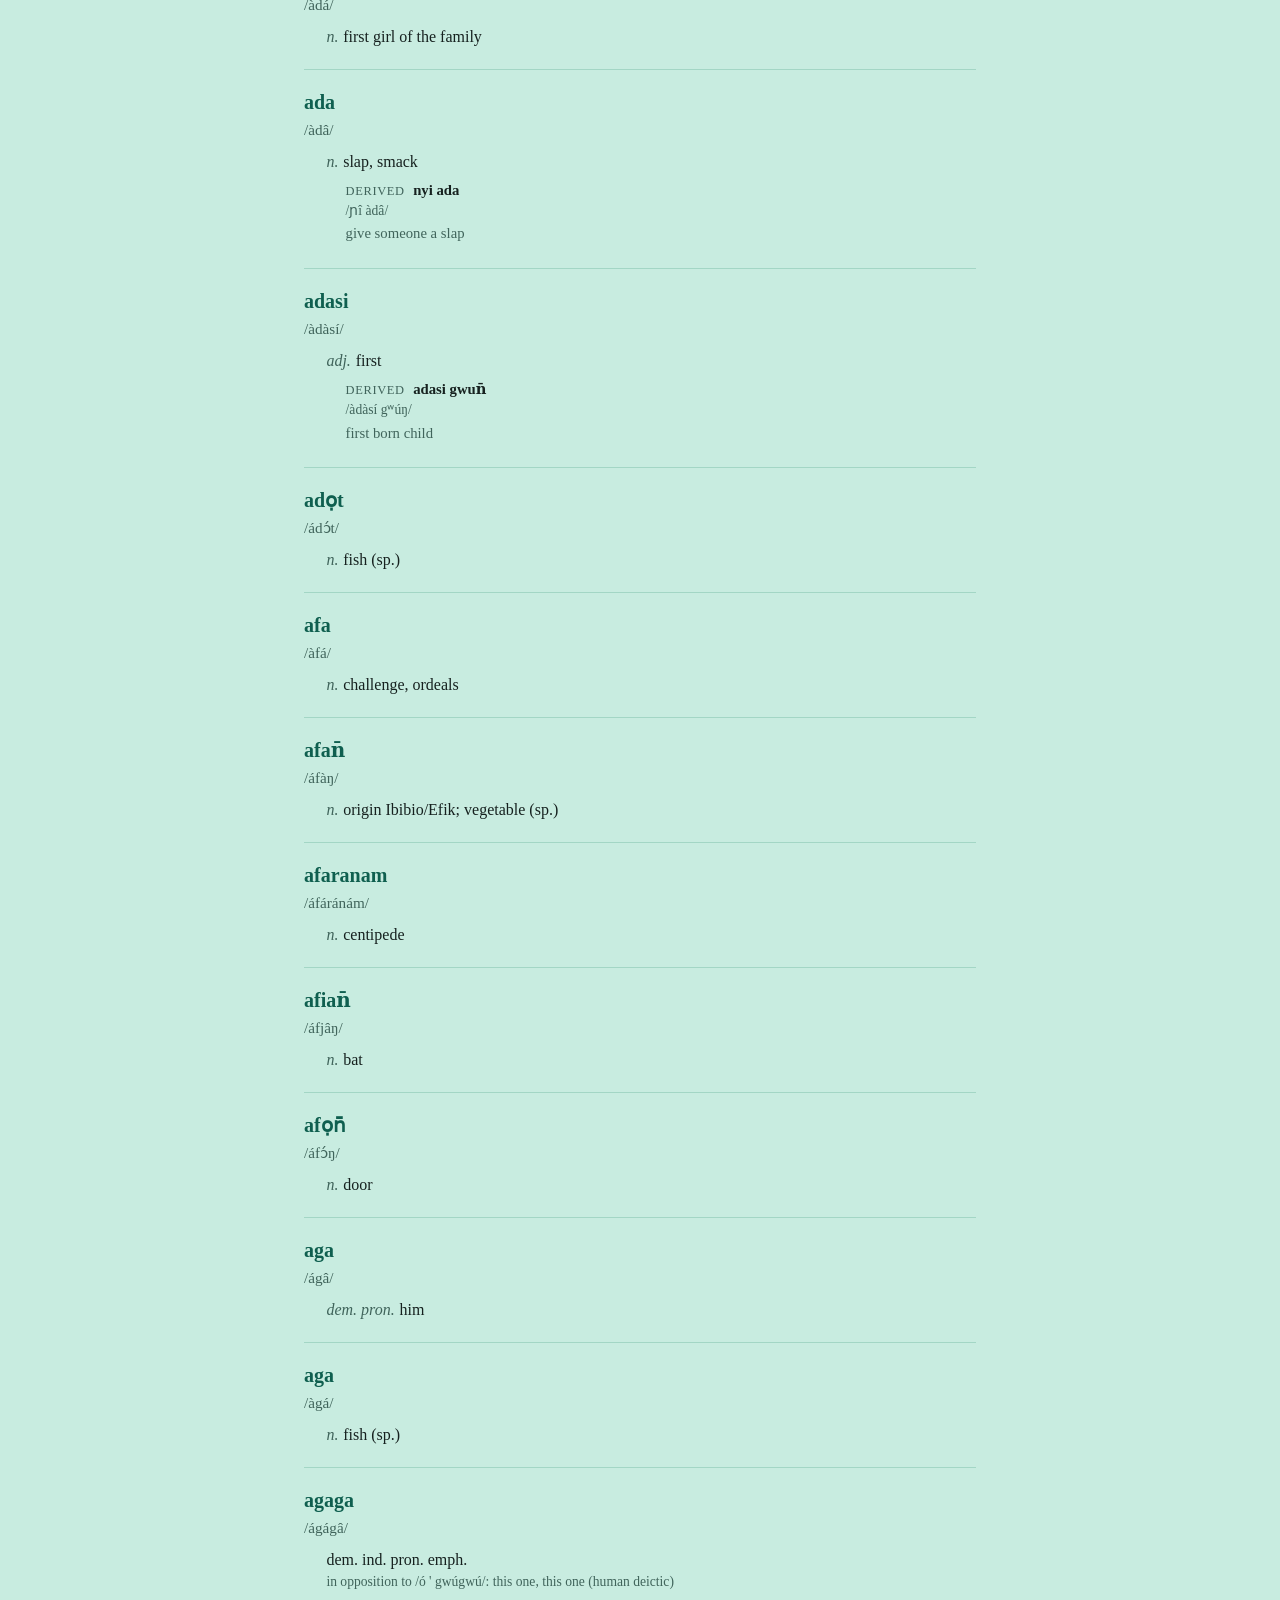
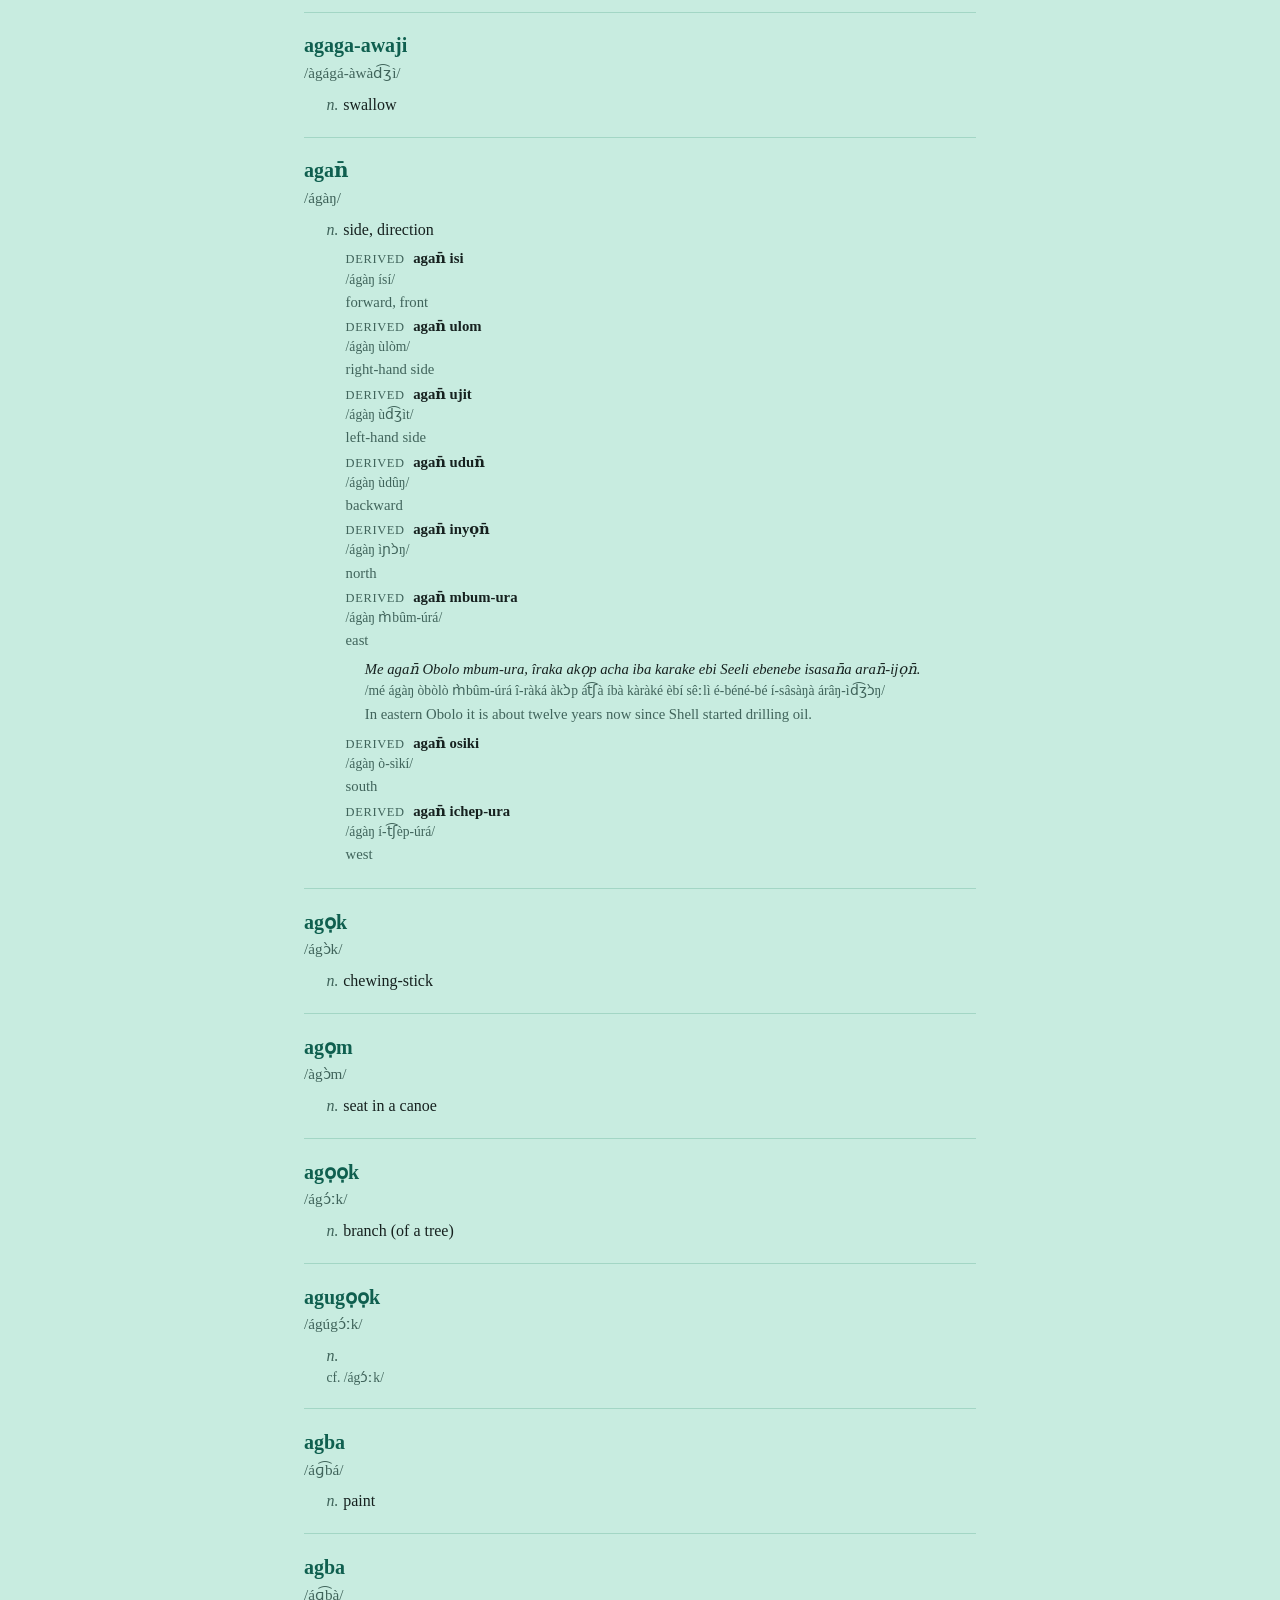
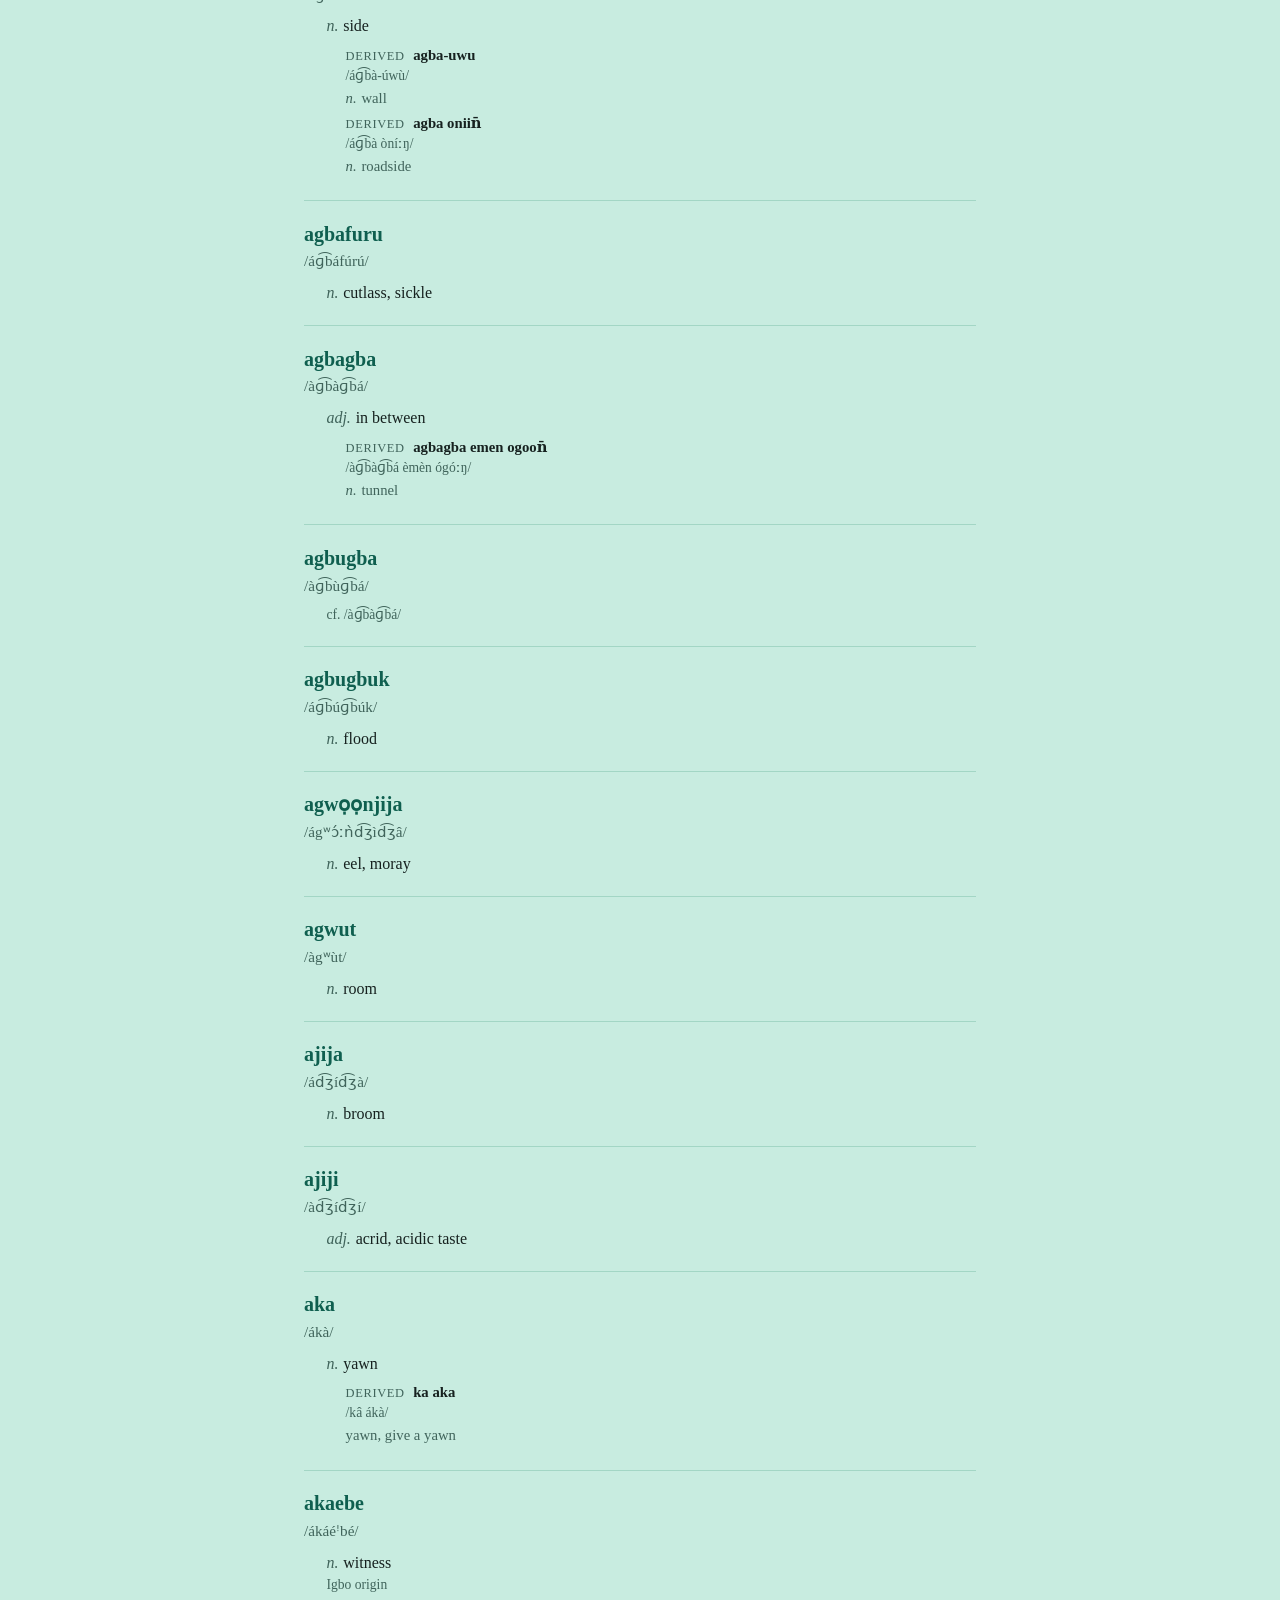
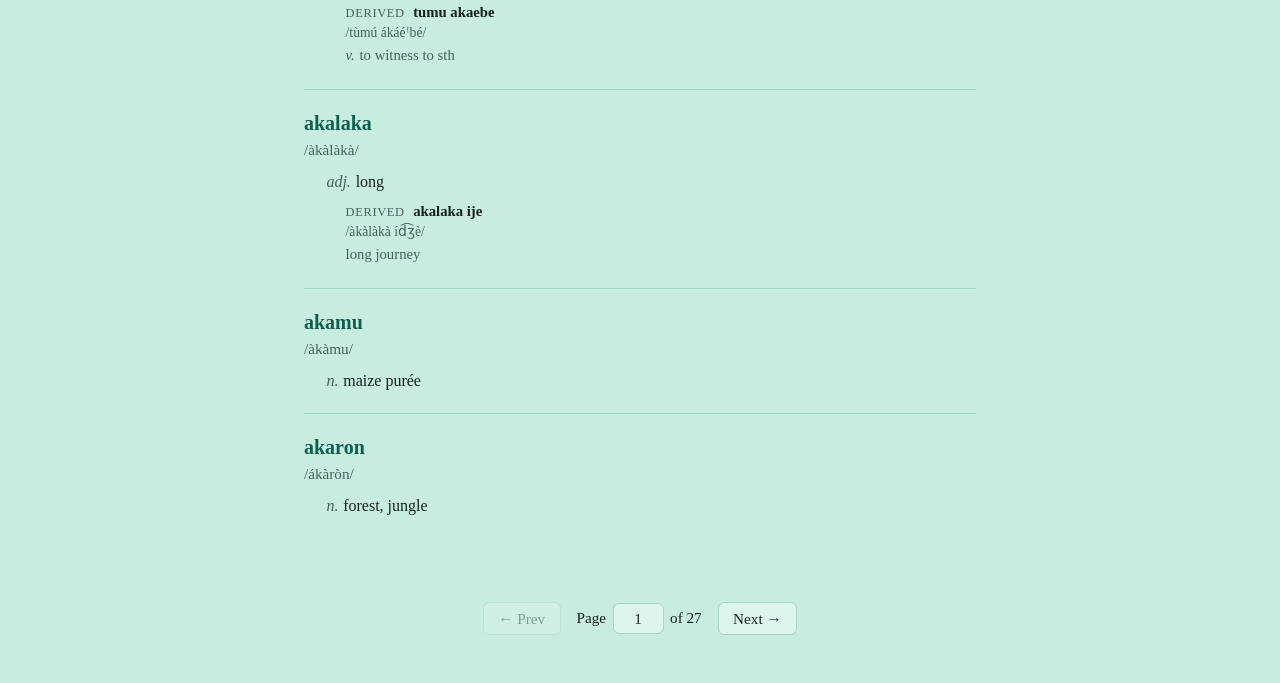
==== commit 522f82f7: "Add basic SEO metadata: meta descriptions, robots.txt, sitemap.xml Co-Authored-By: Claude Sonnet 5 <" ====
--- a/index.html
+++ b/index.html
@@ -4,6 +4,7 @@
 <meta charset="UTF-8">
 <meta name="viewport" content="width=device-width, initial-scale=1.0">
 <title>Njin Ikọ — An English Dictionary of Obolo</title>
+<meta name="description" content="Njin Ikọ is a free online English–Obolo dictionary, digitizing and extending Dr. Mary Rowland-Oke's Obolo-English-French dictionary. Search Obolo words, meanings, pronunciation, and example sentences.">
 <link rel="stylesheet" href="style.css?v=11">
 </head>
 <body>
